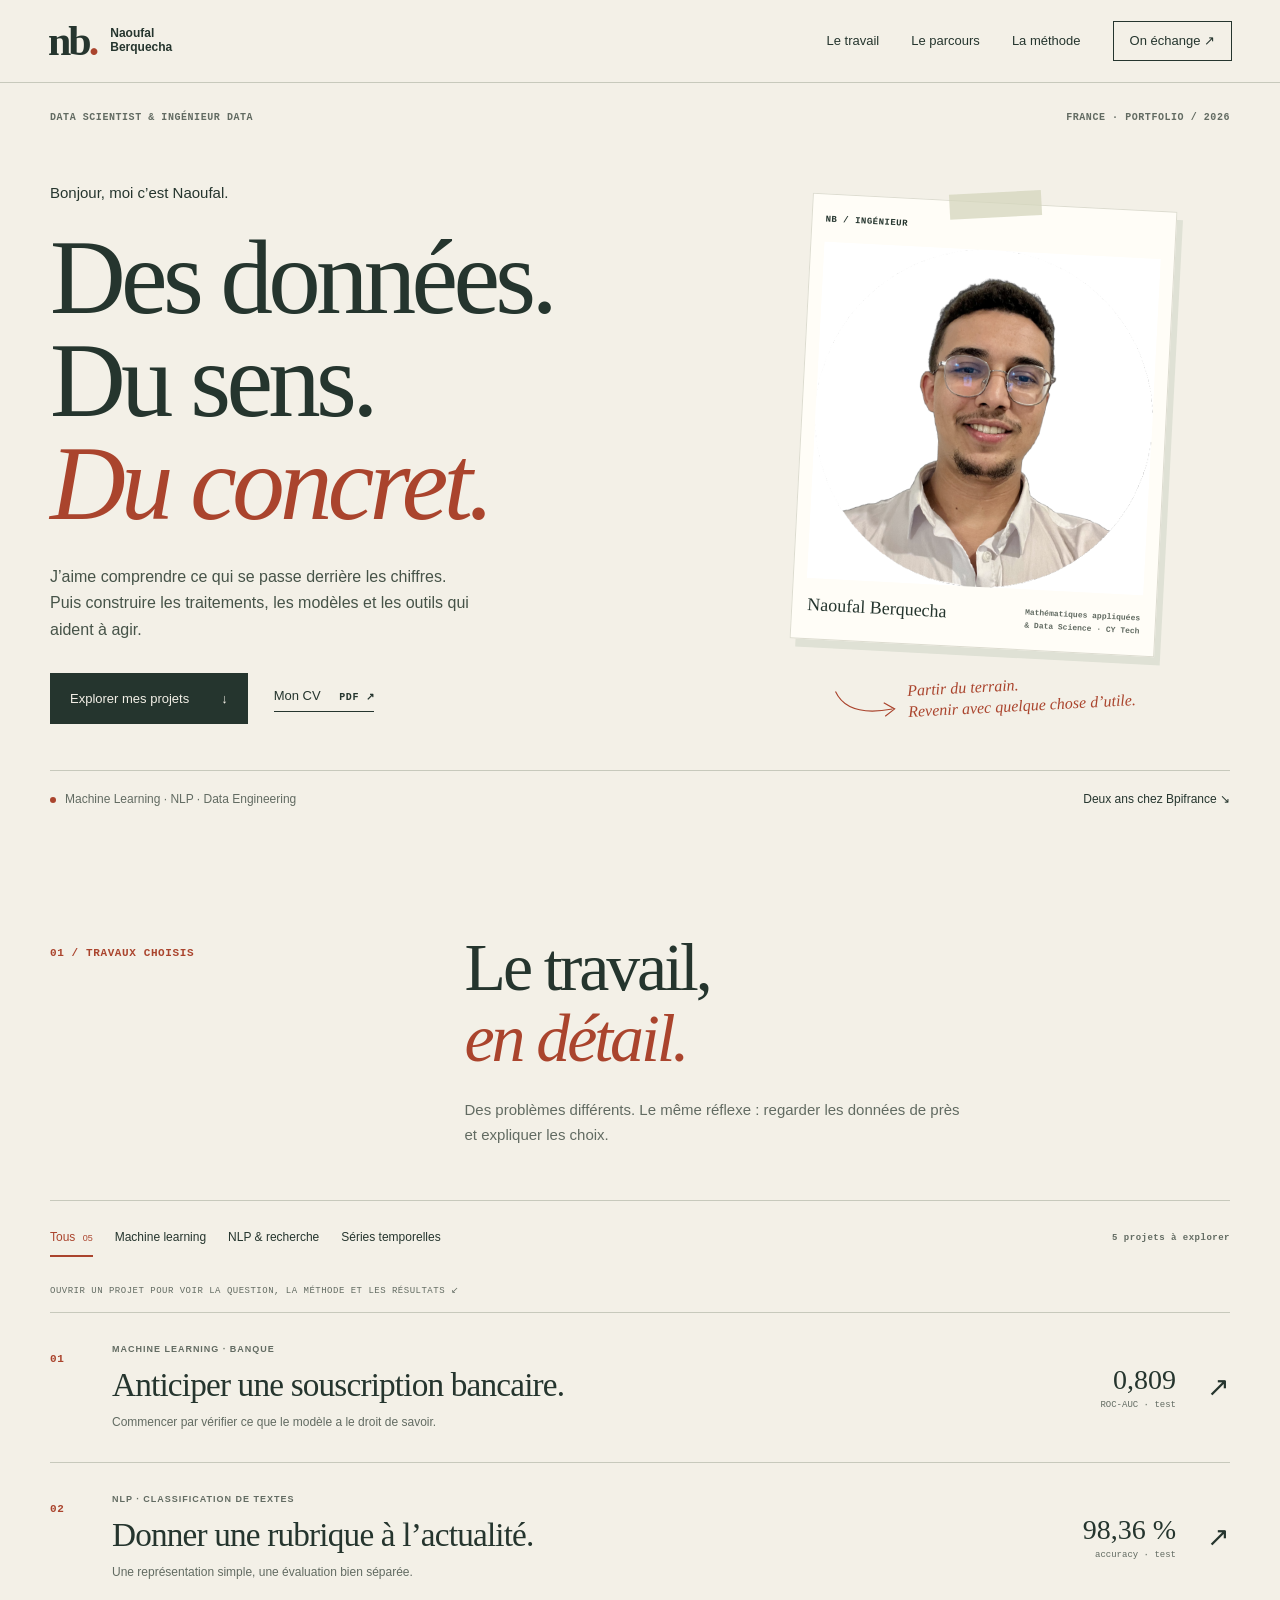
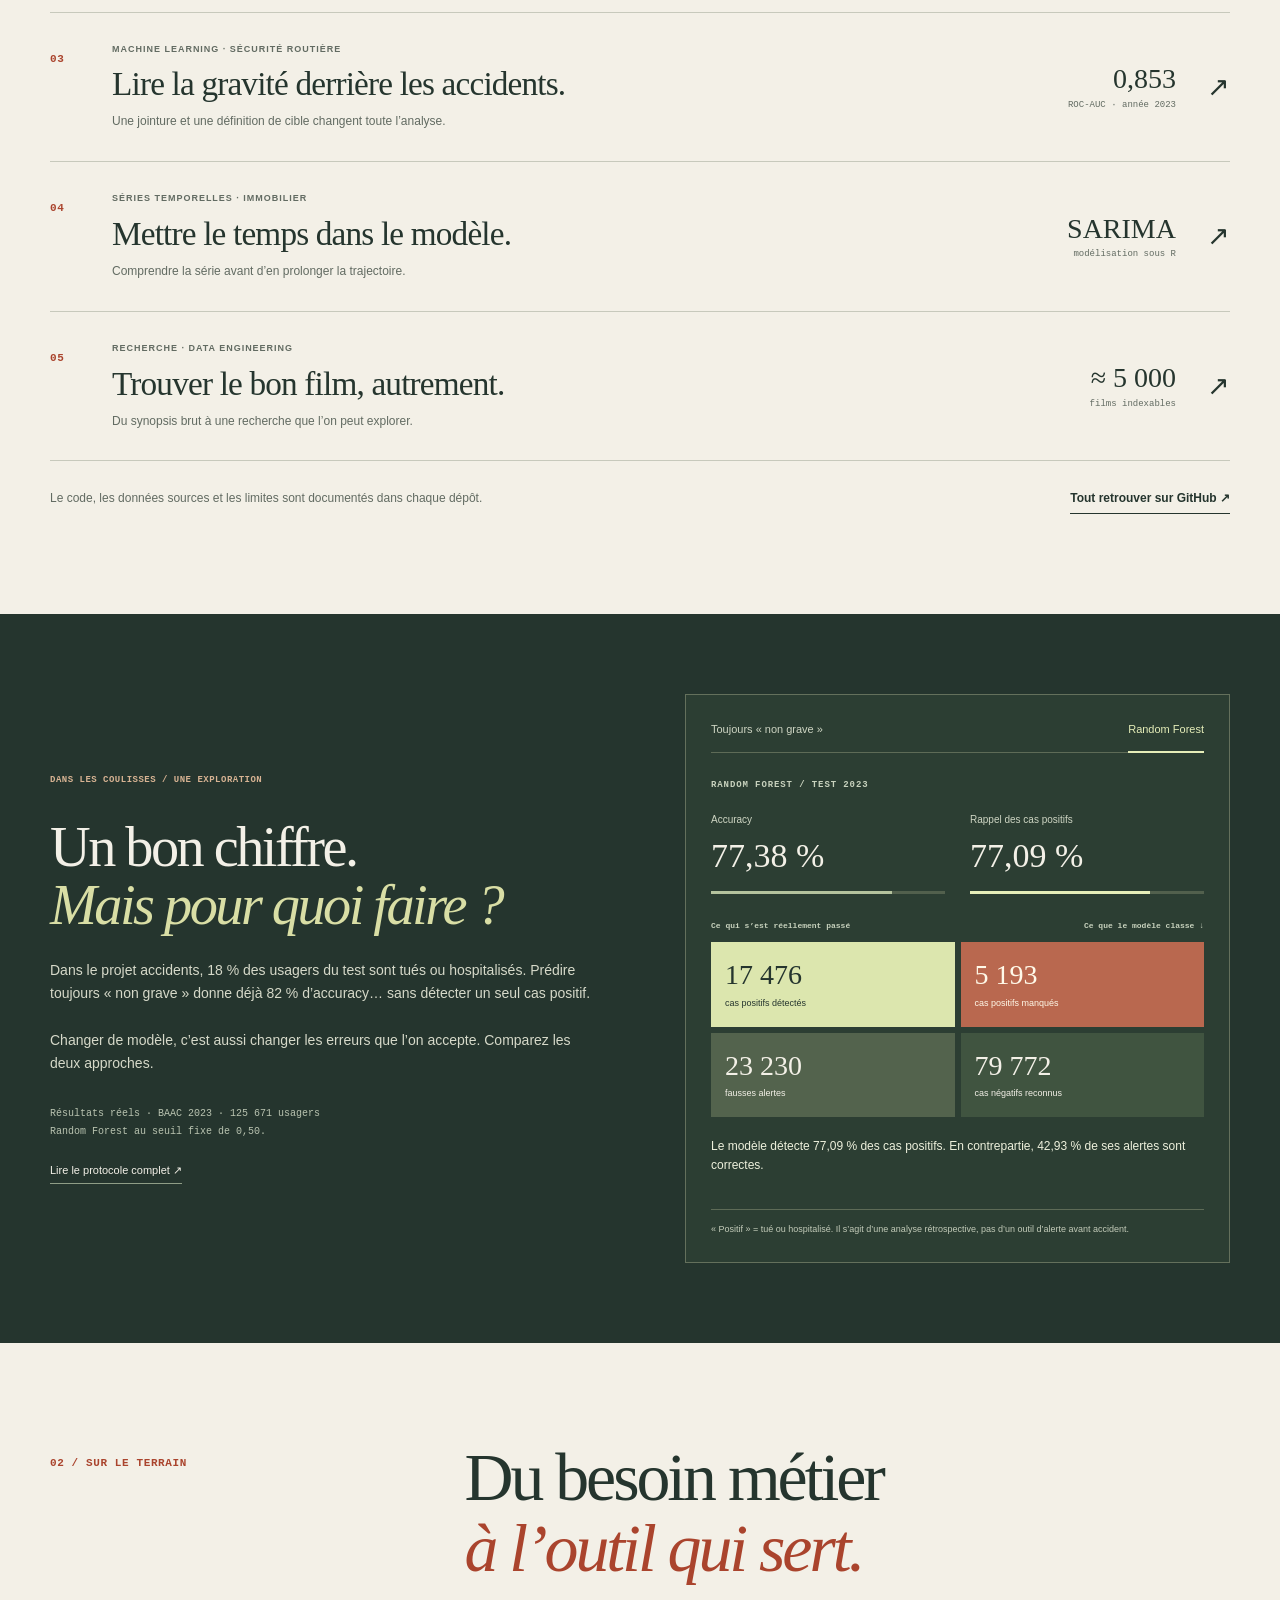
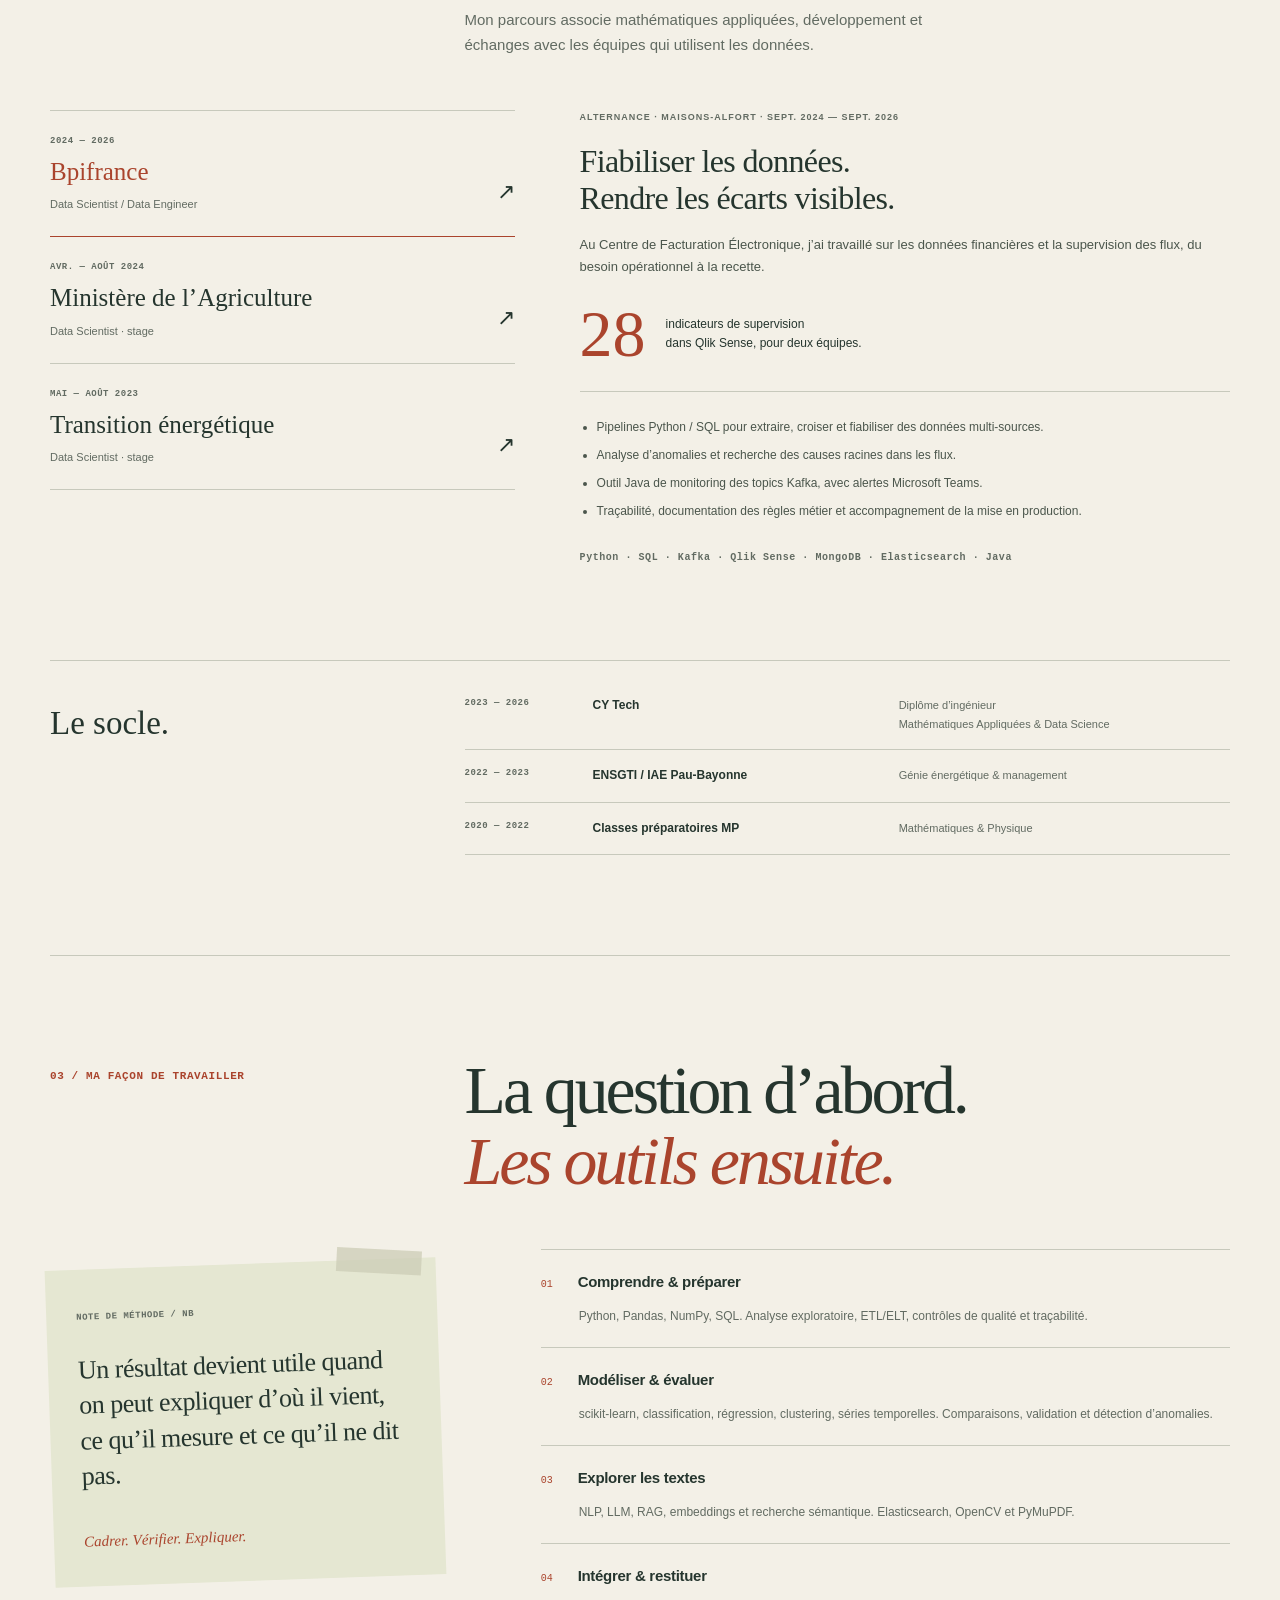
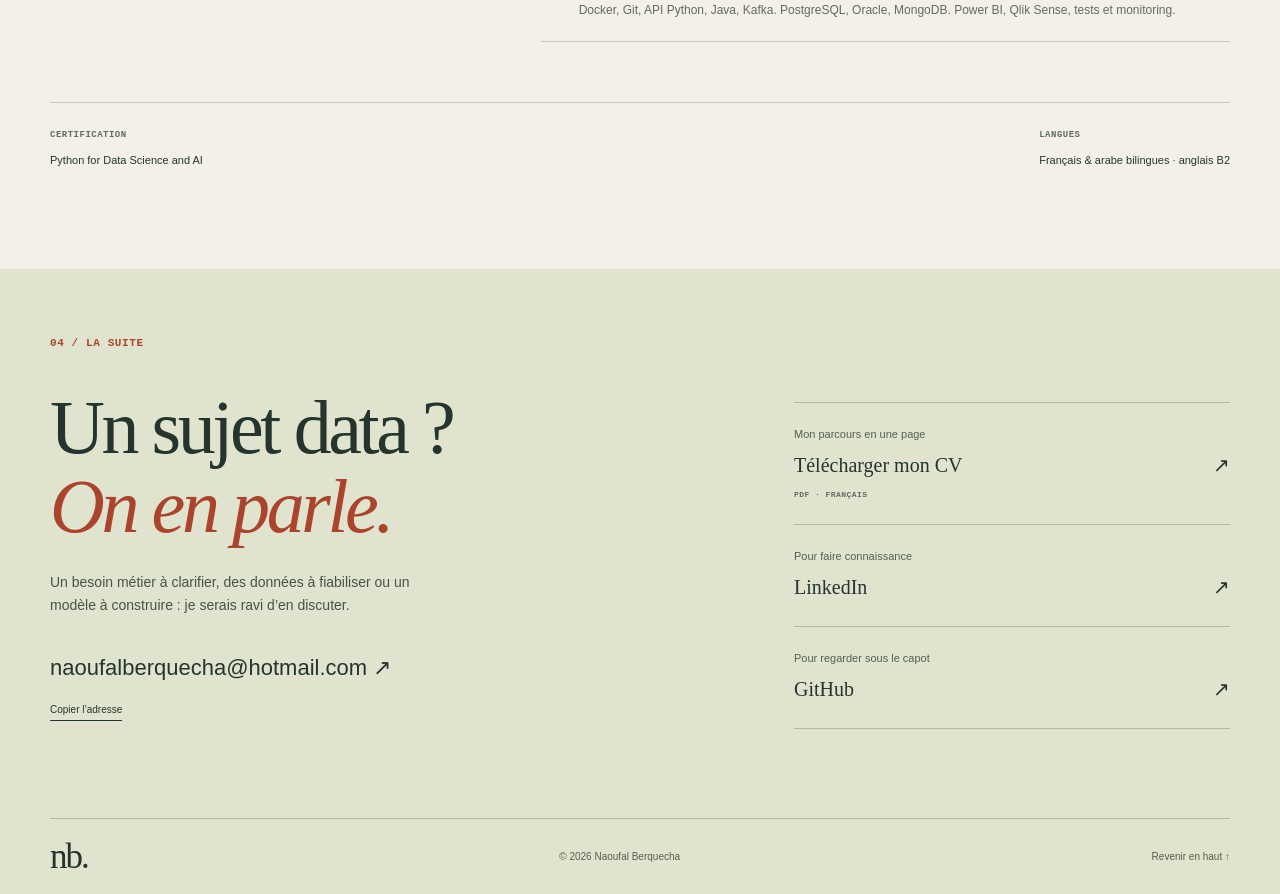
==== index.html @ fe11fb7d "Redesign portfolio with interactive case studies and updated professional profile" ====
<!doctype html>
<html lang="fr">
<head>
  <meta charset="utf-8">
  <meta name="viewport" content="width=device-width, initial-scale=1">
  <meta name="description" content="Naoufal Berquecha, ingénieur en Mathématiques Appliquées et Data Science. Projets Machine Learning, NLP, séries temporelles et data engineering ; deux ans chez Bpifrance.">
  <meta name="theme-color" content="#f3f0e7">
  <meta property="og:type" content="website">
  <meta property="og:title" content="Naoufal Berquecha — Des données au terrain">
  <meta property="og:description" content="Data Scientist. Des études de cas, des résultats expliqués et une approche qui part du besoin métier.">
  <title>Naoufal Berquecha — Data Scientist & Ingénieur Data</title>
  <link rel="icon" type="image/svg+xml" href="assets/favicon.svg">
  <link rel="stylesheet" href="styles.css">
  <script src="script.js" defer></script>
</head>
<body>
  <a class="skip-link" href="#contenu">Aller au contenu</a>
  <header class="site-header">
    <a href="#accueil" class="brand" aria-label="Naoufal Berquecha, accueil"><span class="brand-mark">nb<span>.</span></span><span>Naoufal<br>Berquecha</span></a>
    <button class="menu-toggle js-only" type="button" aria-expanded="false" aria-controls="navigation">Menu <span aria-hidden="true">＋</span></button>
    <nav id="navigation" aria-label="Navigation principale"><a href="#projets">Le travail</a><a href="#parcours">Le parcours</a><a href="#approche">La méthode</a><a href="#contact" class="nav-contact">On échange <span aria-hidden="true">↗</span></a></nav>
  </header>
  <main id="contenu">
    <section class="hero wrap" id="accueil" aria-labelledby="hero-title">
      <div class="hero-meta mono"><span>DATA SCIENTIST & INGÉNIEUR DATA</span><span>FRANCE · PORTFOLIO / 2026</span></div>
      <div class="hero-grid">
        <div class="hero-copy"><p class="intro">Bonjour, moi c’est Naoufal.</p><h1 id="hero-title">Des données.<br>Du sens.<br><em>Du concret.</em></h1><p class="hero-description">J’aime comprendre ce qui se passe derrière les chiffres. Puis construire les traitements, les modèles et les outils qui aident à agir.</p><div class="hero-actions"><a class="button" href="#projets">Explorer mes projets <span aria-hidden="true">↓</span></a><a class="underlined" href="Naoufal%20Berquecha%20_%20CV.pdf" download="Naoufal-Berquecha-CV.pdf">Mon CV <span class="mono">PDF ↗</span></a></div></div>
        <aside class="hero-aside" aria-label="À propos de Naoufal"><div class="portrait-frame"><span class="portrait-label mono">NB / INGÉNIEUR</span><img src="assets/portrait.jpg" alt="Portrait de Naoufal Berquecha" width="460" height="460" fetchpriority="high"><div class="portrait-caption"><span>Naoufal Berquecha</span><span class="mono">Mathématiques appliquées<br>& Data Science · CY Tech</span></div></div><div class="hand-note"><svg viewBox="0 0 90 55" aria-hidden="true"><path d="M4 9 Q18 44 78 36 M67 27 L81 36 L68 45"/></svg><span>Partir du terrain.<br>Revenir avec quelque chose d’utile.</span></div></aside>
      </div>
      <div class="hero-bottom"><p><span class="status-dot" aria-hidden="true"></span>Machine Learning · NLP · Data Engineering</p><a href="#parcours">Deux ans chez Bpifrance <span aria-hidden="true">↘</span></a></div>
    </section>
    <section class="work-section wrap" id="projets" aria-labelledby="work-title">
      <div class="section-head"><p class="section-index mono">01 / TRAVAUX CHOISIS</p><div><h2 id="work-title">Le travail,<br><em>en détail.</em></h2><p>Des problèmes différents. Le même réflexe : regarder les données de près et expliquer les choix.</p></div></div>
      <div class="project-toolbar js-only"><div class="filters" role="group" aria-label="Filtrer les projets"><button type="button" data-filter="all" aria-pressed="true">Tous <span>05</span></button><button type="button" data-filter="ml" aria-pressed="false">Machine learning</button><button type="button" data-filter="nlp" aria-pressed="false">NLP & recherche</button><button type="button" data-filter="time" aria-pressed="false">Séries temporelles</button></div><p id="project-count" class="mono" aria-live="polite">5 projets à explorer</p></div>
      <p class="project-instruction mono">OUVRIR UN PROJET POUR VOIR LA QUESTION, LA MÉTHODE ET LES RÉSULTATS ↙</p>
      <div class="project-list"><details class="project" id="projet-bank" data-category="ml">
 <summary><span class="project-number mono">01</span><span class="project-heading"><span class="eyebrow">Machine learning · Banque</span><span class="project-title">Anticiper une souscription bancaire.</span><span class="project-sub">Commencer par vérifier ce que le modèle a le droit de savoir.</span></span><span class="project-result"><strong>0,809</strong><small>ROC-AUC · test</small></span><span class="project-toggle" aria-hidden="true">↗</span></summary>
 <div class="project-body"><div class="case-copy"><h3>La question</h3><p>Peut-on anticiper la souscription à un dépôt à terme à partir des informations disponibles avant un appel ?</p><h3>La démarche</h3><p>Préparation des variables, comparaison de modèles et suivi de dérive synthétique. La durée de l’appel est exclue du benchmark principal : elle n’est connue qu’après l’échange.</p><h3>Ce qu’on peut en retenir</h3><p>Le Gradient Boosting atteint une ROC-AUC de 0,8091 sur 8 238 observations de test. Le dépôt fournit les scripts, les métriques et les limites du protocole.</p><p class="case-note">Étude académique. Le notebook de recherche et ses analyses SHAP sont conservés ; le pipeline principal a été réexécuté.</p><p class="stack mono">Python / scikit-learn / Gradient Boosting</p><a class="text-link" href="https://github.com/naoufalber/bank-marketing-ml-monitoring" target="_blank" rel="noopener noreferrer">Explorer le code et la méthode <span aria-hidden="true">↗</span></a><p class="authors">Naoufal Berquecha</p></div><figure><a href="assets/bank-evaluation.png" target="_blank" rel="noopener noreferrer"><img src="assets/bank-evaluation.png" alt="Courbes ROC et précision-rappel du modèle bancaire" loading="lazy" width="1200" height="620"></a><figcaption><a href="assets/bank-evaluation.png" target="_blank" rel="noopener noreferrer">Agrandir le graphique ↗</a> · sortie du projet</figcaption></figure></div>
 </details>
<details class="project" id="projet-news" data-category="nlp">
 <summary><span class="project-number mono">02</span><span class="project-heading"><span class="eyebrow">NLP · Classification de textes</span><span class="project-title">Donner une rubrique à l’actualité.</span><span class="project-sub">Une représentation simple, une évaluation bien séparée.</span></span><span class="project-result"><strong>98,36 %</strong><small>accuracy · test</small></span><span class="project-toggle" aria-hidden="true">↗</span></summary>
 <div class="project-body"><div class="case-copy"><h3>La question</h3><p>Comment classer des articles BBC dans cinq rubriques : économie, divertissement, politique, sport et technologie ?</p><h3>La démarche</h3><p>Déduplication des textes, partition commune aux modèles, puis apprentissage de TF-IDF uniquement sur les données d’entraînement. Comparaison de SVM et KNN.</p><h3>Ce qu’on peut en retenir</h3><p>Le modèle TF-IDF unigrammes + SVM classe correctement 98,36 % des 426 articles de test, après déduplication du corpus.</p><p class="case-note">Les pistes Word2Vec et MiniLM sont documentées. Elles n’ont pas été réexécutées dans ce benchmark.</p><p class="stack mono">Python / TF-IDF / SVM / KNN</p><a class="text-link" href="https://github.com/naoufalber/bbc-news-nlp-classification" target="_blank" rel="noopener noreferrer">Explorer le code et la méthode <span aria-hidden="true">↗</span></a><p class="authors">Projet académique CY Tech · provenance détaillée dans le dépôt</p></div><figure><a href="assets/news-evaluation.png" target="_blank" rel="noopener noreferrer"><img src="assets/news-evaluation.png" alt="Matrice de confusion des cinq catégories d’articles BBC" loading="lazy" width="1200" height="620"></a><figcaption><a href="assets/news-evaluation.png" target="_blank" rel="noopener noreferrer">Agrandir le graphique ↗</a> · sortie du projet</figcaption></figure></div>
 </details>
<details class="project" id="projet-road" data-category="ml">
 <summary><span class="project-number mono">03</span><span class="project-heading"><span class="eyebrow">Machine learning · Sécurité routière</span><span class="project-title">Lire la gravité derrière les accidents.</span><span class="project-sub">Une jointure et une définition de cible changent toute l’analyse.</span></span><span class="project-result"><strong>0,853</strong><small>ROC-AUC · année 2023</small></span><span class="project-toggle" aria-hidden="true">↗</span></summary>
 <div class="project-body"><div class="case-copy"><h3>La question</h3><p>Parmi les personnes impliquées dans un accident corporel enregistré, lesquelles sont tuées ou hospitalisées ?</p><h3>La démarche</h3><p>Fusion de quatre tables par année en conservant une ligne par usager. Cible conforme aux codes BAAC, apprentissage sur 2021–2022 et test sur 2023.</p><h3>Ce qu’on peut en retenir</h3><p>Sur 125 671 observations de test : ROC-AUC de 0,8533 et rappel de 77,09 %, pour une précision de 42,93 %. Le compromis est visible dans l’exploration ci-dessous.</p><p class="case-note">Classification rétrospective. Ce modèle ne prédit pas le risque d’avoir un accident. Les travaux Optuna et SHAP d’origine sont archivés séparément.</p><p class="stack mono">Python / Random Forest / BAAC</p><a class="text-link" href="https://github.com/naoufalber/france-road-accident-severity-ml" target="_blank" rel="noopener noreferrer">Explorer le code et la méthode <span aria-hidden="true">↗</span></a><p class="authors">Naoufal Berquecha · Aymane Outimjicht · Ikbal El Khalidi</p></div><figure><a href="assets/road-evaluation.png" target="_blank" rel="noopener noreferrer"><img src="assets/road-evaluation.png" alt="Matrice de confusion et courbe précision-rappel sur les usagers BAAC de 2023" loading="lazy" width="1200" height="620"></a><figcaption><a href="assets/road-evaluation.png" target="_blank" rel="noopener noreferrer">Agrandir le graphique ↗</a> · sortie du projet</figcaption></figure></div>
 </details>
<details class="project" id="projet-housing" data-category="time">
 <summary><span class="project-number mono">04</span><span class="project-heading"><span class="eyebrow">Séries temporelles · Immobilier</span><span class="project-title">Mettre le temps dans le modèle.</span><span class="project-sub">Comprendre la série avant d’en prolonger la trajectoire.</span></span><span class="project-result"><strong>SARIMA</strong><small>modélisation sous R</small></span><span class="project-toggle" aria-hidden="true">↗</span></summary>
 <div class="project-body"><div class="case-copy"><h3>La question</h3><p>Comment modéliser les prix immobiliers résidentiels réels au Canada et construire une prévision chronologique ?</p><h3>La démarche</h3><p>Analyse Box-Jenkins, transformation logarithmique, modèles ARIMA/SARIMA et récursions manuelles. Le script prépare une comparaison avec auto.arima et une référence saisonnière naïve.</p><h3>Ce qu’on peut en retenir</h3><p>Le dépôt rassemble l’étude, les fonctions R, la série source et un protocole avec huit trimestres de test.</p><p class="case-note">Le nouveau script R n’a pas encore été exécuté. Le graphique montre la série historique, pas une prévision validée.</p><p class="stack mono">R / ARIMA / SARIMA / Box-Jenkins</p><a class="text-link" href="https://github.com/naoufalber/canada-housing-sarima-forecasting" target="_blank" rel="noopener noreferrer">Explorer le code et la méthode <span aria-hidden="true">↗</span></a><p class="authors">Naoufal Berquecha · Sarra El Faiez</p></div><figure><a href="assets/housing-series.png" target="_blank" rel="noopener noreferrer"><img src="assets/housing-series.png" alt="Évolution historique de l’indice réel des prix immobiliers au Canada" loading="lazy" width="1200" height="620"></a><figcaption><a href="assets/housing-series.png" target="_blank" rel="noopener noreferrer">Agrandir le graphique ↗</a> · sortie du projet</figcaption></figure></div>
 </details>
<details class="project" id="projet-cinema" data-category="nlp">
 <summary><span class="project-number mono">05</span><span class="project-heading"><span class="eyebrow">Recherche · Data engineering</span><span class="project-title">Trouver le bon film, autrement.</span><span class="project-sub">Du synopsis brut à une recherche que l’on peut explorer.</span></span><span class="project-result"><strong>≈ 5 000</strong><small>films indexables</small></span><span class="project-toggle" aria-hidden="true">↗</span></summary>
 <div class="project-body"><div class="case-copy"><h3>La question</h3><p>Comment explorer un catalogue de films par titre, synopsis, genre, réalisateur ou note, même avec une faute de frappe ?</p><h3>La démarche</h3><p>Mapping Elasticsearch, ingestion en bulk, recherche textuelle et floue, filtres et agrégations. Une interface Streamlit complète l’outil en ligne de commande et les vues Kibana.</p><h3>Ce qu’on peut en retenir</h3><p>Le dépôt réunit les scripts d’indexation, les fonctions de recherche, le tableau de bord et les tests. L’environnement Docker et Elasticsearch est nécessaire pour l’exécuter.</p><p class="case-note">Recherche textuelle et floue dans la version consultée. Aucune qualité de recherche sémantique par embeddings n’est revendiquée ici.</p><p class="stack mono">Python / Elasticsearch / Docker / Streamlit</p><a class="text-link" href="https://github.com/naoufalber/cinesearch-elasticsearch" target="_blank" rel="noopener noreferrer">Explorer le code et la méthode <span aria-hidden="true">↗</span></a><p class="authors">Naoufal Berquecha · projet personnel présenté dans le CV</p></div><div class="search-sketch" aria-label="Les étapes du moteur CineSearch"><span class="mono">CINÉSEARCH / INDEX</span><p>Une envie de cinéma.</p><div class="search-line">Incepion <span>→ Inception</span></div><p class="small">Recherche floue · exemple documenté</p><ul><li>Un catalogue structuré</li><li>Des requêtes et des filtres</li><li>Une interface pour explorer</li></ul></div></div>
 </details></div>
      <div class="work-footer"><p>Le code, les données sources et les limites sont documentés dans chaque dépôt.</p><a class="text-link" href="https://github.com/naoufalber" target="_blank" rel="noopener noreferrer">Tout retrouver sur GitHub ↗</a></div>
    </section>
    <section class="lab-section" id="exploration" aria-labelledby="lab-title">
      <div class="wrap lab-grid"><div class="lab-copy"><p class="section-index mono">DANS LES COULISSES / UNE EXPLORATION</p><h2 id="lab-title">Un bon chiffre.<br><em>Mais pour quoi faire ?</em></h2><p>Dans le projet accidents, 18 % des usagers du test sont tués ou hospitalisés. Prédire toujours « non grave » donne déjà 82 % d’accuracy… sans détecter un seul cas positif.</p><p>Changer de modèle, c’est aussi changer les erreurs que l’on accepte. Comparez les deux approches.</p><p class="lab-source">Résultats réels · BAAC 2023 · 125 671 usagers<br>Random Forest au seuil fixe de 0,50.</p><a class="light-link" href="https://github.com/naoufalber/france-road-accident-severity-ml/blob/main/docs/methodology.md" target="_blank" rel="noopener noreferrer">Lire le protocole complet ↗</a></div>
      <div class="lab-widget"><div class="lab-switch js-only" role="group" aria-label="Comparer les modèles"><button type="button" data-model="baseline" aria-pressed="false">Toujours « non grave »</button><button type="button" data-model="forest" aria-pressed="true">Random Forest</button></div><p class="mono widget-title" id="model-label">RANDOM FOREST / TEST 2023</p><div class="lab-metrics"><div><span>Accuracy</span><strong id="lab-accuracy">77,38 %</strong><div class="metric-track"><span id="accuracy-bar" style="width:77.38%"></span></div></div><div><span>Rappel des cas positifs</span><strong id="lab-recall">77,09 %</strong><div class="metric-track recall"><span id="recall-bar" style="width:77.09%"></span></div></div></div><div class="matrix-labels mono"><span>Ce qui s’est réellement passé</span><span>Ce que le modèle classe ↓</span></div><div class="confusion-grid"><div class="cell correct"><strong id="lab-tp">17 476</strong><span>cas positifs détectés</span></div><div class="cell missed"><strong id="lab-fn">5 193</strong><span>cas positifs manqués</span></div><div class="cell false-alarm"><strong id="lab-fp">23 230</strong><span>fausses alertes</span></div><div class="cell correct-negative"><strong id="lab-tn">79 772</strong><span>cas négatifs reconnus</span></div></div><p id="lab-explanation" class="lab-explanation" aria-live="polite">Le modèle détecte 77,09 % des cas positifs. En contrepartie, 42,93 % de ses alertes sont correctes.</p><p class="lab-footnote">« Positif » = tué ou hospitalisé. Il s’agit d’une analyse rétrospective, pas d’un outil d’alerte avant accident.</p></div></div>
    </section>
    <section class="experience-section wrap" id="parcours" aria-labelledby="experience-title"><div class="section-head"><p class="section-index mono">02 / SUR LE TERRAIN</p><div><h2 id="experience-title">Du besoin métier<br><em>à l’outil qui sert.</em></h2><p>Mon parcours associe mathématiques appliquées, développement et échanges avec les équipes qui utilisent les données.</p></div></div>
      <div class="experience-layout"><div class="experience-tabs" role="group" aria-label="Choisir une expérience"><button type="button" class="experience-tab" data-experience="bpi" aria-pressed="true"><span class="mono">2024 — 2026</span><strong>Bpifrance</strong><span>Data Scientist / Data Engineer</span><span class="experience-arrow" aria-hidden="true">↗</span></button><button type="button" class="experience-tab" data-experience="agriculture" aria-pressed="false"><span class="mono">AVR. — AOÛT 2024</span><strong>Ministère de l’Agriculture</strong><span>Data Scientist · stage</span><span class="experience-arrow" aria-hidden="true">↗</span></button><button type="button" class="experience-tab" data-experience="energy" aria-pressed="false"><span class="mono">MAI — AOÛT 2023</span><strong>Transition énergétique</strong><span>Data Scientist · stage</span><span class="experience-arrow" aria-hidden="true">↗</span></button></div>
      <div class="experience-panels"><article class="experience-panel" id="experience-bpi" aria-labelledby="bpi-title"><p class="eyebrow">ALTERNANCE · MAISONS-ALFORT · SEPT. 2024 — SEPT. 2026</p><h3 id="bpi-title">Fiabiliser les données.<br>Rendre les écarts visibles.</h3><p>Au Centre de Facturation Électronique, j’ai travaillé sur les données financières et la supervision des flux, du besoin opérationnel à la recette.</p><div class="experience-stat"><strong>28</strong><span>indicateurs de supervision<br>dans Qlik Sense, pour deux équipes.</span></div><ul><li>Pipelines Python / SQL pour extraire, croiser et fiabiliser des données multi-sources.</li><li>Analyse d’anomalies et recherche des causes racines dans les flux.</li><li>Outil Java de monitoring des topics Kafka, avec alertes Microsoft Teams.</li><li>Traçabilité, documentation des règles métier et accompagnement de la mise en production.</li></ul><p class="stack mono">Python · SQL · Kafka · Qlik Sense · MongoDB · Elasticsearch · Java</p></article>
      <article class="experience-panel" id="experience-agriculture" aria-labelledby="agriculture-title"><p class="eyebrow">STAGE · RABAT · AVRIL — AOÛT 2024</p><h3 id="agriculture-title">Faire confiance aux données<br>avant d’en tirer des conclusions.</h3><p>Au ministère de l’Agriculture, j’ai collecté et consolidé des données multi-sources, puis conduit des analyses statistiques pour les équipes métier.</p><div class="experience-stat"><strong>−18 %</strong><span>de vérifications manuelles<br>grâce aux contrôles automatisés.</span></div><ul><li>Nettoyage et consolidation avec Python, Pandas et SQL.</li><li>Automatisation de contrôles de qualité.</li><li>Construction d’indicateurs et restitution de recommandations.</li></ul><p class="stack mono">Python · Pandas · SQL · Analyse exploratoire · Qualité des données</p></article>
      <article class="experience-panel" id="experience-energy" aria-labelledby="energy-title"><p class="eyebrow">STAGE · RABAT · MAI — AOÛT 2023</p><h3 id="energy-title">Structurer l’information<br>pour mieux la lire.</h3><p>Au ministère de la Transition énergétique, j’ai travaillé sur la préparation de jeux de données et l’analyse de tendances utiles aux équipes métier.</p><ul><li>Structuration et préparation des données.</li><li>Identification de tendances et d’anomalies.</li><li>Formalisation d’analyses et d’indicateurs pour la restitution.</li></ul><p class="stack mono">Analyse de données · Indicateurs · Restitution métier</p></article></div></div>
      <div class="education"><h3>Le socle.</h3><ol><li><span class="mono">2023 — 2026</span><strong>CY Tech</strong><span>Diplôme d’ingénieur<br>Mathématiques Appliquées & Data Science</span></li><li><span class="mono">2022 — 2023</span><strong>ENSGTI / IAE Pau-Bayonne</strong><span>Génie énergétique & management</span></li><li><span class="mono">2020 — 2022</span><strong>Classes préparatoires MP</strong><span>Mathématiques & Physique</span></li></ol></div>
    </section>
    <section class="approach-section wrap" id="approche" aria-labelledby="approach-title"><div class="section-head"><p class="section-index mono">03 / MA FAÇON DE TRAVAILLER</p><div><h2 id="approach-title">La question d’abord.<br><em>Les outils ensuite.</em></h2></div></div><div class="approach-grid"><div class="approach-note"><span class="mono">NOTE DE MÉTHODE / NB</span><p>Un résultat devient utile quand on peut expliquer d’où il vient, ce qu’il mesure et ce qu’il ne dit pas.</p><span class="note-signature">Cadrer. Vérifier. Expliquer.</span></div><dl class="tool-list"><div><dt>01 <span>Comprendre & préparer</span></dt><dd>Python, Pandas, NumPy, SQL. Analyse exploratoire, ETL/ELT, contrôles de qualité et traçabilité.</dd></div><div><dt>02 <span>Modéliser & évaluer</span></dt><dd>scikit-learn, classification, régression, clustering, séries temporelles. Comparaisons, validation et détection d’anomalies.</dd></div><div><dt>03 <span>Explorer les textes</span></dt><dd>NLP, LLM, RAG, embeddings et recherche sémantique. Elasticsearch, OpenCV et PyMuPDF.</dd></div><div><dt>04 <span>Intégrer & restituer</span></dt><dd>Docker, Git, API Python, Java, Kafka. PostgreSQL, Oracle, MongoDB. Power BI, Qlik Sense, tests et monitoring.</dd></div></dl></div><div class="extra-line"><p><span class="mono">CERTIFICATION</span>Python for Data Science and AI</p><p><span class="mono">LANGUES</span>Français & arabe bilingues · anglais B2</p></div></section>
    <section class="contact-section" id="contact" aria-labelledby="contact-title"><div class="wrap"><p class="section-index mono">04 / LA SUITE</p><div class="contact-grid"><div><h2 id="contact-title">Un sujet data ?<br><em>On en parle.</em></h2><p>Un besoin métier à clarifier, des données à fiabiliser ou un modèle à construire : je serais ravi d’en discuter.</p><a class="contact-email" href="mailto:naoufalberquecha@hotmail.com">naoufalberquecha@hotmail.com <span aria-hidden="true">↗</span></a><button class="copy-email js-only" type="button">Copier l’adresse</button><span id="copy-status" class="small" role="status"></span></div><div class="contact-links"><a href="Naoufal%20Berquecha%20_%20CV.pdf" download="Naoufal-Berquecha-CV.pdf"><span>Mon parcours en une page</span><strong>Télécharger mon CV <span>↗</span></strong><small class="mono">PDF · FRANÇAIS</small></a><a href="https://www.linkedin.com/in/naoufal-berquecha-56840618b/" target="_blank" rel="noopener noreferrer"><span>Pour faire connaissance</span><strong>LinkedIn <span>↗</span></strong></a><a href="https://github.com/naoufalber" target="_blank" rel="noopener noreferrer"><span>Pour regarder sous le capot</span><strong>GitHub <span>↗</span></strong></a></div></div><footer><a class="footer-brand" href="#accueil">nb.</a><span>© 2026 Naoufal Berquecha</span><a href="#accueil">Revenir en haut ↑</a></footer></div></section>
  </main>
</body>
</html>
---- styles.css ----
@font-face{font-family:DM Sans;src:url('assets/dm-sans-400.ttf') format('truetype');font-style:normal;font-weight:400;font-display:swap}
@font-face{font-family:DM Sans;src:url('assets/dm-sans-600.ttf') format('truetype');font-style:normal;font-weight:500 700;font-display:swap}
@font-face{font-family:DM Serif;src:url('assets/dm-serif.ttf') format('truetype');font-style:normal;font-weight:400;font-display:swap}
:root{--paper:#f3f0e7;--white:#fffdf7;--ink:#25352e;--muted:#626b62;--line:#c7c9bc;--rust:#aa442d;--lime:#dce6ae;--serif:'DM Serif',Georgia,serif;--sans:'DM Sans',Arial,sans-serif;--mono:'Courier New',monospace}
*{box-sizing:border-box}html{scroll-behavior:smooth;scroll-padding-top:110px}body{margin:0;background:var(--paper);color:var(--ink);font-family:var(--sans);font-size:16px;line-height:1.65;-webkit-font-smoothing:antialiased}::selection{background:var(--lime);color:var(--ink)}a{color:inherit;text-decoration:none}button{font:inherit;color:inherit;cursor:pointer}a,button,summary{-webkit-tap-highlight-color:transparent}button{border:0;background:transparent}a:focus-visible,button:focus-visible,summary:focus-visible{outline:3px solid var(--rust);outline-offset:6px}img{max-width:100%;height:auto;display:block}svg{display:block}h1,h2,h3,p{margin:0}h1,h2,h3{font-weight:400}h1,h2{font-family:var(--serif);letter-spacing:-.045em;line-height:1.04}h2{font-size:clamp(42px,5.3vw,70px)}h2 em,h1 em{color:var(--rust);font-family:Georgia,serif;font-weight:400}p+p{margin-top:16px}.wrap{width:min(1180px,calc(100% - 96px));margin-inline:auto}.mono{font-family:var(--mono);font-size:11px;font-weight:600;letter-spacing:.055em}.eyebrow{font-size:11px;letter-spacing:.11em;text-transform:uppercase;font-weight:600}.small{font-size:13px}.js-only{display:none}.js .js-only{display:flex}[hidden]{display:none!important}.skip-link{position:fixed;z-index:100;top:-100px;left:20px;background:var(--ink);color:white;padding:12px 20px}.skip-link:focus{top:10px}
.site-header{position:sticky;top:0;z-index:20;display:flex;align-items:center;justify-content:space-between;padding:20px 48px;border-bottom:1px solid var(--line);background:var(--paper)}.brand{display:flex;align-items:center;gap:14px;line-height:1.15;font-size:12px;font-weight:600}.brand-mark{font-family:var(--serif);font-size:42px;letter-spacing:-3px;line-height:1}.brand-mark span{color:var(--rust)}nav{display:flex;align-items:center;gap:32px;font-size:13px}nav a{position:relative}nav a:not(.nav-contact)::after{content:'';position:absolute;height:1px;background:var(--rust);left:0;right:100%;bottom:-5px;transition:right .2s}nav a:hover::after,nav a[aria-current]::after{right:0}.nav-contact{border:1px solid var(--ink);padding:8px 16px}.nav-contact:hover{background:var(--ink);color:var(--paper)}.menu-toggle{display:none!important}
.hero{padding-top:27px}.hero-meta{display:flex;justify-content:space-between;color:var(--muted);font-size:10px}.hero-grid{display:grid;grid-template-columns:1.3fr 1fr;gap:7%;align-items:center;padding:54px 0 46px}.intro{font-size:15px;margin-bottom:22px}h1{font-size:clamp(70px,8.2vw,108px);line-height:.98}.hero-description{font-size:16px;max-width:425px;margin-top:28px;color:#465348}.hero-actions{display:flex;gap:26px;align-items:center;margin-top:30px}.button{display:inline-flex;align-items:center;justify-content:space-between;gap:32px;background:var(--ink);color:var(--paper);font-size:13px;padding:15px 20px;transition:background .2s}.button:hover{background:var(--rust)}.underlined{border-bottom:1px solid var(--ink);font-size:13px;padding-bottom:5px}.underlined .mono{margin-left:15px;font-size:10px}.hero-aside{padding:15px 15px 0 0}.portrait-frame{max-width:365px;margin:auto;background:var(--white);padding:13px 13px 17px;transform:rotate(3deg);box-shadow:6px 8px 0 #dfe1d5;position:relative;border:1px solid #dddcd0}.portrait-frame::before{content:'';width:92px;height:25px;background:#d5d6bd;opacity:.75;position:absolute;top:-11px;left:calc(50% - 46px);transform:rotate(-6deg);z-index:1}.portrait-label{display:block;padding:5px 0 14px;font-size:9px}.portrait-frame img{aspect-ratio:1/1;object-fit:cover;object-position:center;background:#fff;width:100%;filter:grayscale(.12)}.portrait-caption{padding:16px 2px 0;display:flex;justify-content:space-between;gap:12px}.portrait-caption>span:first-child{font-family:var(--serif);font-size:18px;line-height:1.2}.portrait-caption .mono{font-size:8px;line-height:1.7;color:var(--muted);text-align:right;letter-spacing:0}.hand-note{display:flex;justify-content:center;margin-top:29px;gap:7px;transform:rotate(-3deg);font:italic 16px/1.3 Georgia,serif;color:var(--rust)}.hand-note svg{width:68px;flex:none;stroke:var(--rust);stroke-width:1.5;fill:none}.hero-bottom{border-top:1px solid var(--line);display:flex;justify-content:space-between;padding:19px 0 23px;gap:16px;font-size:12px;color:var(--muted)}.hero-bottom a{color:var(--ink)}.hero-bottom p{display:flex;align-items:center;gap:9px}.status-dot{width:6px;height:6px;background:var(--rust);display:inline-block;border-radius:50%}
.work-section,.experience-section,.approach-section{padding-block:100px}.section-head{display:grid;grid-template-columns:1fr 2.1fr;gap:50px;margin-bottom:52px}.section-index{padding-top:11px;color:var(--rust);font-size:11px}.section-head p:not(.section-index){max-width:500px;margin-top:24px;color:var(--muted);font-size:15px}.project-toolbar{justify-content:space-between;align-items:center;gap:20px;border-top:1px solid var(--line);padding-top:20px;margin-bottom:27px}.filters{display:flex;gap:22px;flex-wrap:wrap}.filters button{font-size:12px;padding:7px 0;border-bottom:2px solid transparent}.filters button[aria-pressed=true]{border-color:var(--rust);color:var(--rust)}.filters button span{font-size:9px;margin-left:4px}.project-toolbar>p{font-size:9px;white-space:nowrap;color:var(--muted)}.project-instruction{font-size:9px;color:var(--muted);margin-bottom:14px;font-weight:400}.project{border-top:1px solid var(--line);scroll-margin-top:100px}.project:last-child{border-bottom:1px solid var(--line)}.project summary{list-style:none;display:grid;grid-template-columns:42px 1fr 160px 34px;gap:20px;align-items:center;padding:29px 0;cursor:pointer;transition:color .2s}.project summary::-webkit-details-marker{display:none}.project-number{color:var(--rust);align-self:start;margin-top:8px}.project-heading{display:flex;flex-direction:column;gap:8px}.project-heading .eyebrow{font-size:9px;color:var(--muted)}.project-title{font-family:var(--serif);font-size:clamp(24px,2.6vw,34px);letter-spacing:-.025em;line-height:1.2}.project-sub{font-size:12px;color:var(--muted)}.project-result{text-align:right;display:flex;flex-direction:column;gap:0}.project-result strong{font-family:var(--serif);font-size:28px;font-weight:400;line-height:1.3}.project-result small{font-family:var(--mono);font-size:9px;color:var(--muted)}.project-toggle{font-size:27px;justify-self:end;transition:transform .2s}.project[open] .project-toggle{transform:rotate(90deg);color:var(--rust)}.project summary:hover .project-title{color:var(--rust)}.project[open]{background:rgba(255,253,247,.45)}.project-body{display:grid;grid-template-columns:1fr 1fr;gap:50px;padding:12px 0 42px 62px}.case-copy h3{font-weight:600;font-size:12px;margin:22px 0 6px}.case-copy h3:first-child{margin-top:0}.case-copy p{font-size:13px;color:#4b564c;line-height:1.7}.case-copy .case-note{border-left:2px solid #b8bca9;padding-left:15px;font-size:11px;margin-top:21px}.case-copy .stack{font-size:10px;margin:22px 0 15px;line-height:1.9}.text-link{font-size:12px;font-weight:600;border-bottom:1px solid currentColor;padding-bottom:4px}.text-link:hover{color:var(--rust)}.case-copy .authors{margin-top:23px;font-size:10px;color:var(--muted)}figure{margin:0;align-self:start;padding-top:0}figure img{border:1px solid var(--line);background:white;object-fit:contain;width:100%;height:auto}figcaption{font-size:10px;color:var(--muted);margin-top:9px}.search-sketch{border:1px solid var(--line);padding:30px;background:#e9ebdc;align-self:start}.search-sketch>p:first-of-type{font-family:var(--serif);font-size:27px;margin:30px 0}.search-line{border-bottom:1px solid var(--ink);padding-bottom:12px;font-size:18px;color:var(--muted)}.search-line span{display:block;color:var(--ink);font-size:23px;margin-top:10px}.search-sketch ul{padding-left:17px;font-size:12px;margin-top:30px}.work-footer{display:flex;justify-content:space-between;gap:35px;margin-top:28px;align-items:start}.work-footer p{font-size:12px;max-width:470px;color:var(--muted)}.work-footer a{white-space:nowrap}
.lab-section{background:var(--ink);color:var(--paper);padding-block:80px}.lab-grid{display:grid;grid-template-columns:1fr 1fr;gap:90px;align-items:center}.lab-copy .section-index{color:#d7b393;font-size:9px;padding:0;margin-bottom:30px}.lab-copy h2{font-size:clamp(38px,4.4vw,57px)}.lab-copy h2 em{color:#d9dea5}.lab-copy>p:not(.section-index){font-size:14px;color:#d6d9c9;margin-top:24px}.lab-copy .lab-source{font-size:10px!important;font-family:var(--mono);color:#b9c3b0!important;margin-top:30px!important;line-height:1.8}.light-link{font-size:11px;border-bottom:1px solid #8f9d86;padding-bottom:4px;display:inline-block;margin-top:20px}.lab-widget{border:1px solid #64705c;padding:25px;background:#2c3e33}.lab-switch{border-bottom:1px solid #5e6b57;margin-bottom:25px;gap:10px;justify-content:space-between}.lab-switch button{font-size:11px;color:#ced5c3;padding:0 0 13px;border-bottom:2px solid transparent;margin-bottom:-1px}.lab-switch button[aria-pressed=true]{color:#e6eeb9;border-color:#e6eeb9}.widget-title{font-size:9px;letter-spacing:.1em;margin-bottom:19px;color:#c8d2be}.lab-metrics{display:grid;grid-template-columns:1fr 1fr;gap:25px}.lab-metrics>div{display:flex;flex-direction:column}.lab-metrics span{font-size:10px;color:#ced5c3}.lab-metrics strong{font-size:34px;font-family:var(--serif);font-weight:400;line-height:1.6;white-space:nowrap}.metric-track{height:3px;background:#52604d;margin:8px 0 25px}.metric-track span{display:block;height:100%;background:#b5c39e;transition:width .45s ease}.metric-track.recall span{background:#e6eeb9}.matrix-labels{font-size:8px;display:flex;justify-content:space-between;gap:20px;margin-bottom:10px;color:#c8d2be;letter-spacing:0}.confusion-grid{display:grid;grid-template-columns:1fr 1fr;gap:6px}.cell{padding:16px 14px;display:flex;flex-direction:column;gap:4px;min-width:0}.cell strong{font-size:28px;font-family:var(--serif);font-weight:400;line-height:1.2}.cell span{font-size:9px}.correct{background:#dce6ae;color:#25352e}.missed{background:#b9684f;color:#fff9e9}.false-alarm{background:#53634d}.correct-negative{background:#405440}.lab-explanation{min-height:56px;font-size:12px;line-height:1.6;margin-top:20px!important;color:#edf0dc}.lab-footnote{font-size:9px;color:#c3cbb9;line-height:1.7;border-top:1px solid #5e6b57;padding-top:12px}
.experience-layout{display:grid;grid-template-columns:1fr 1.4fr;gap:65px}.experience-tabs{border-top:1px solid var(--line)}.experience-tab{text-align:left;width:100%;display:flex;flex-direction:column;gap:7px;padding:23px 28px 23px 0;border-bottom:1px solid var(--line);position:relative}.experience-tab>.mono{font-size:9px;color:var(--muted)}.experience-tab strong{font-family:var(--serif);font-size:25px;font-weight:400;line-height:1.3}.experience-tab>span:not(.mono):not(.experience-arrow){font-size:11px;color:var(--muted)}.experience-arrow{position:absolute;right:0;top:50%;font-size:22px}.experience-tab[aria-pressed=true] strong,.experience-tab:hover strong{color:var(--rust)}.experience-tab[aria-pressed=true]{border-bottom-color:var(--rust)}.experience-panel{padding:0 0 28px}.js .experience-panel:not(.is-active){display:none}.experience-panel>.eyebrow{font-size:9px;color:var(--muted)}.experience-panel h3{font-family:var(--serif);font-size:32px;line-height:1.15;letter-spacing:-.02em;margin:18px 0}.experience-panel>p{font-size:13px;color:#4b564c}.experience-stat{display:flex;align-items:center;gap:20px;padding:24px 0;border-bottom:1px solid var(--line);margin-bottom:22px}.experience-stat strong{font-size:66px;font-family:var(--serif);line-height:1;color:var(--rust);font-weight:400;white-space:nowrap}.experience-stat span{font-size:12px;line-height:1.6}.experience-panel ul{padding-left:17px;font-size:12px;color:#4b564c}.experience-panel li{padding:4px 0}.experience-panel .stack{font-size:10px;margin-top:23px;color:var(--muted);line-height:1.9}.education{display:grid;grid-template-columns:1fr 2.1fr;gap:50px;margin-top:65px;border-top:1px solid var(--line);padding-top:35px}.education h3{font-family:var(--serif);font-size:33px}.education ol{list-style:none;margin:0;padding:0}.education li{display:grid;grid-template-columns:110px 1fr 1.15fr;gap:18px;padding:16px 0;border-bottom:1px solid var(--line);font-size:11px}.education li:first-child{padding-top:0}.education li .mono{font-size:9px;color:var(--muted)}.education li strong{font-size:12px}.education li>span:last-child{color:var(--muted)}
.approach-section{border-top:1px solid var(--line)}.approach-grid{display:grid;grid-template-columns:.85fr 1.5fr;gap:100px;align-items:start}.approach-note{background:#e5e7d2;padding:32px 30px;transform:rotate(-2deg);position:relative;margin-top:15px}.approach-note::after{content:'';height:24px;width:85px;position:absolute;right:14px;top:-10px;background:#cccdb6;opacity:.75;transform:rotate(5deg)}.approach-note>.mono{font-size:9px;color:var(--muted)}.approach-note p{font-family:var(--serif);font-size:26px;line-height:1.35;margin:25px 0 35px;letter-spacing:-.02em}.note-signature{font:italic 15px Georgia,serif;color:var(--rust)}.tool-list{margin:0}.tool-list>div{padding:20px 0;border-top:1px solid var(--line)}.tool-list>div:last-child{border-bottom:1px solid var(--line)}.tool-list dt{font-family:var(--mono);font-size:10px;color:var(--rust);display:flex;gap:25px;align-items:baseline}.tool-list dt span{font-family:var(--sans);font-size:15px;font-weight:600;letter-spacing:-.02em;color:var(--ink)}.tool-list dd{margin:10px 0 0 38px;color:var(--muted);font-size:12px;line-height:1.85}.extra-line{margin-top:60px;display:flex;justify-content:space-between;gap:25px;font-size:11px;padding-top:25px;border-top:1px solid var(--line)}.extra-line p{margin:0;display:flex;flex-direction:column;gap:8px}.extra-line .mono{font-size:9px;color:var(--muted)}
.contact-section{background:#e0e4ce;padding-top:65px}.contact-section .section-index{padding:0;margin-bottom:36px}.contact-grid{display:grid;grid-template-columns:1.5fr 1fr;gap:90px}.contact-grid h2{font-size:clamp(48px,6.2vw,76px)}.contact-grid p{font-size:14px;max-width:400px;margin-top:25px;color:#465348}.contact-email{display:block;font-size:clamp(14px,1.8vw,22px);margin-top:32px;padding-bottom:6px;overflow-wrap:anywhere}.contact-email:hover{text-decoration:underline;text-underline-offset:5px}.copy-email{padding:2px 0;border-bottom:1px solid var(--ink);font-size:10px;display:inline-flex!important;margin-top:8px}.copy-email:not(.js .copy-email){display:none!important}#copy-status{display:block;font-size:10px;min-height:20px;margin-top:7px;color:var(--muted)}.contact-links{padding-top:14px}.contact-links>a{display:flex;flex-direction:column;gap:6px;padding:22px 0;border-top:1px solid #b1b9a2}.contact-links>a:last-child{border-bottom:1px solid #b1b9a2}.contact-links>a>span{font-size:11px;color:#53604e}.contact-links strong{display:flex;justify-content:space-between;gap:10px;font-size:20px;font-family:var(--serif);font-weight:400}.contact-links small{font-size:8px;color:var(--muted)}.contact-links>a:hover strong{color:var(--rust)}footer{margin-top:70px;display:flex;justify-content:space-between;align-items:center;padding:20px 0;border-top:1px solid #b1b9a2;font-size:10px;color:#53604e}.footer-brand{font-family:var(--serif);font-size:35px;color:var(--ink);line-height:1;letter-spacing:-2px}
@media(min-width:1500px){.hero-grid{padding-top:70px;padding-bottom:65px}.hero-aside{padding-right:0}}
@media(max-width:1000px){.wrap{width:calc(100% - 64px)}.site-header{padding-inline:32px}.hero-grid{gap:5%;grid-template-columns:1.2fr 1fr}h1{font-size:83px}.hero-description{font-size:14px}.hero-actions{gap:20px}.portrait-caption{flex-direction:column;gap:7px}.portrait-caption .mono{text-align:left}.portrait-frame{max-width:300px}.hand-note{font-size:14px}.section-head{gap:30px;grid-template-columns:.8fr 2fr}.project-body{gap:25px;padding-left:40px}.project summary{grid-template-columns:28px 1fr 125px 24px;gap:12px}.project-result strong{font-size:24px}.project-title{font-size:28px}.lab-grid{gap:40px}.lab-widget{padding:20px}.lab-metrics strong{font-size:28px}.experience-layout{gap:40px;grid-template-columns:1fr 1.3fr}.education{gap:30px;grid-template-columns:.8fr 2fr}.education li{grid-template-columns:1fr 2fr}.education li>span:last-child{grid-column:2}.approach-grid{gap:50px}.contact-grid{gap:50px}.project-toolbar{align-items:start}.filters{gap:15px}.project-toolbar>p{display:none}}
@media(max-width:720px){html{scroll-padding-top:90px}.wrap{width:calc(100% - 40px)}.site-header{padding:15px 20px}.brand-mark{font-size:35px}.brand{font-size:10px;gap:10px}.js .menu-toggle{display:flex!important;gap:15px;font-size:12px;padding:9px 0}nav{gap:15px;font-size:11px;flex-wrap:wrap;justify-content:flex-end}.js nav{display:none;position:absolute;top:100%;left:0;right:0;background:var(--paper);padding:20px;border-bottom:1px solid var(--line);flex-direction:column;align-items:stretch;gap:5px}.js nav.is-open{display:flex}.js nav a{padding:12px 0;font-size:16px}.js nav .nav-contact{border:0}.js nav a::after{display:none}.menu-toggle span{color:var(--rust)}.hero{padding-top:22px}.hero-meta{font-size:8px;gap:20px}.hero-meta span:last-child{max-width:100px;text-align:right}.hero-grid{grid-template-columns:1fr;gap:50px;padding:38px 0 35px}.intro{font-size:13px;margin-bottom:22px}h1{font-size:clamp(46px,13.7vw,90px)}.hero-description{font-size:14px;max-width:370px;margin-top:22px}.hero-actions{gap:22px;margin-top:25px}.button{font-size:12px;gap:22px;padding:14px 17px}.underlined{font-size:12px}.hero-aside{width:82%;max-width:330px;justify-self:center;padding:0}.portrait-frame{max-width:290px;transform:rotate(3deg);padding:10px 10px 15px}.portrait-frame img{aspect-ratio:1.1}.portrait-caption{flex-direction:row;align-items:start}.portrait-caption .mono{text-align:right;font-size:7px}.portrait-caption>span:first-child{font-size:16px}.portrait-label{font-size:8px}.hand-note{margin-top:25px;font-size:14px}.hero-bottom{flex-direction:column;gap:7px;padding:18px 0;font-size:10px}.hero-bottom a{display:block}.work-section,.experience-section,.approach-section{padding-block:65px}.section-head{grid-template-columns:1fr;gap:21px;margin-bottom:34px}.section-index{padding:0;font-size:9px}h2{font-size:45px}.section-head p:not(.section-index){font-size:13px;margin-top:20px;max-width:370px}.project-toolbar{padding-top:13px;margin-bottom:20px}.filters{gap:5px 18px}.filters button{font-size:11px}.project-instruction{font-size:8px;line-height:1.8;max-width:270px}.project summary{grid-template-columns:24px 1fr 20px;gap:12px;padding:24px 0}.project-number{font-size:10px;margin-top:4px}.project-heading{gap:8px}.project-heading .eyebrow{font-size:8px;line-height:1.5}.project-title{font-size:26px}.project-sub{font-size:11px;line-height:1.5}.project-result{grid-column:2;grid-row:2;text-align:left;flex-direction:row;align-items:baseline;gap:10px;margin-top:0}.project-result strong{font-size:21px}.project-result small{font-size:8px}.project-toggle{grid-column:3;grid-row:1;font-size:23px}.project-body{grid-template-columns:1fr;padding:0 0 30px 36px;gap:28px}.case-copy p{font-size:12px}.case-copy .case-note{font-size:10px}.work-footer{flex-direction:column;gap:18px;margin-top:24px}.work-footer p{font-size:11px}.work-footer a{font-size:11px}.lab-section{padding-block:55px}.lab-grid{grid-template-columns:1fr;gap:35px}.lab-copy h2{font-size:40px}.lab-copy .section-index{font-size:8px;margin-bottom:24px}.lab-copy>p:not(.section-index){font-size:13px}.lab-copy .lab-source{font-size:9px!important}.lab-widget{padding:20px 17px}.lab-metrics strong{font-size:32px}.lab-switch{gap:12px}.lab-switch button{font-size:10px}.matrix-labels{font-size:7px}.cell strong{font-size:27px}.cell span{font-size:8px}.lab-explanation{font-size:11px;min-height:55px}.experience-layout{grid-template-columns:1fr;gap:30px}.experience-tabs{display:flex;gap:8px;border:0;overflow-x:auto;padding-bottom:5px}.experience-tab{padding:13px 11px;gap:5px;border:1px solid var(--line);min-width:142px;flex:1}.experience-tab[aria-pressed=true]{border-color:var(--rust);background:#ebe9dc}.experience-tab strong{font-family:var(--sans);font-size:12px;font-weight:600;line-height:1.4}.experience-tab>.mono{font-size:7px}.experience-tab>span:not(.mono):not(.experience-arrow){font-size:8px}.experience-arrow{display:none}.experience-panel>.eyebrow{font-size:8px}.experience-panel h3{font-size:31px}.experience-panel>p{font-size:12px}.experience-stat strong{font-size:59px}.experience-stat span{font-size:11px}.experience-panel ul{font-size:12px}.education{grid-template-columns:1fr;gap:25px;margin-top:30px;padding-top:25px}.education h3{font-size:30px}.education li{grid-template-columns:90px 1fr;gap:4px 18px;font-size:11px;padding:15px 0}.education li strong{font-size:12px}.education li .mono{font-size:8px}.approach-grid{grid-template-columns:1fr;gap:40px}.approach-note{width:91%;max-width:350px;justify-self:center;padding:27px}.approach-note p{font-size:25px;margin:20px 0 28px}.tool-list dt span{font-size:14px}.tool-list dd{font-size:12px}.extra-line{margin-top:35px;flex-direction:column;gap:20px;font-size:11px}.extra-line p{gap:4px}.contact-section{padding-top:45px}.contact-grid{grid-template-columns:1fr;gap:28px}.contact-grid h2{font-size:52px}.contact-grid p{font-size:13px}.contact-email{font-size:clamp(13px,3.6vw,20px);margin-top:25px}.contact-section .section-index{margin-bottom:25px}.contact-links{padding-top:0}.contact-links>a{padding:18px 0}.contact-links strong{font-size:23px}.contact-links>a>span{font-size:10px}footer{margin-top:45px;font-size:8px;gap:15px}.footer-brand{font-size:30px}}
@media(prefers-reduced-motion:reduce){html{scroll-behavior:auto}*,*::before,*::after{animation:none!important;transition:none!important}}
@media print{.site-header,.hero-aside,.project-toolbar,.lab-section,.contact-links,.copy-email,.skip-link,.menu-toggle{display:none!important}.wrap{width:100%}body{background:white;font-size:11pt}.hero-grid,.section-head,.experience-layout,.approach-grid{display:block}h1{font-size:50pt}h2{font-size:25pt}.hero,.work-section,.experience-section,.approach-section,.contact-section{padding:20px 0}.hero-bottom{display:block}.project-body{display:block}.js .experience-panel{display:block!important}.contact-section{background:white}details{break-inside:avoid}.contact-email{font-size:12pt}}
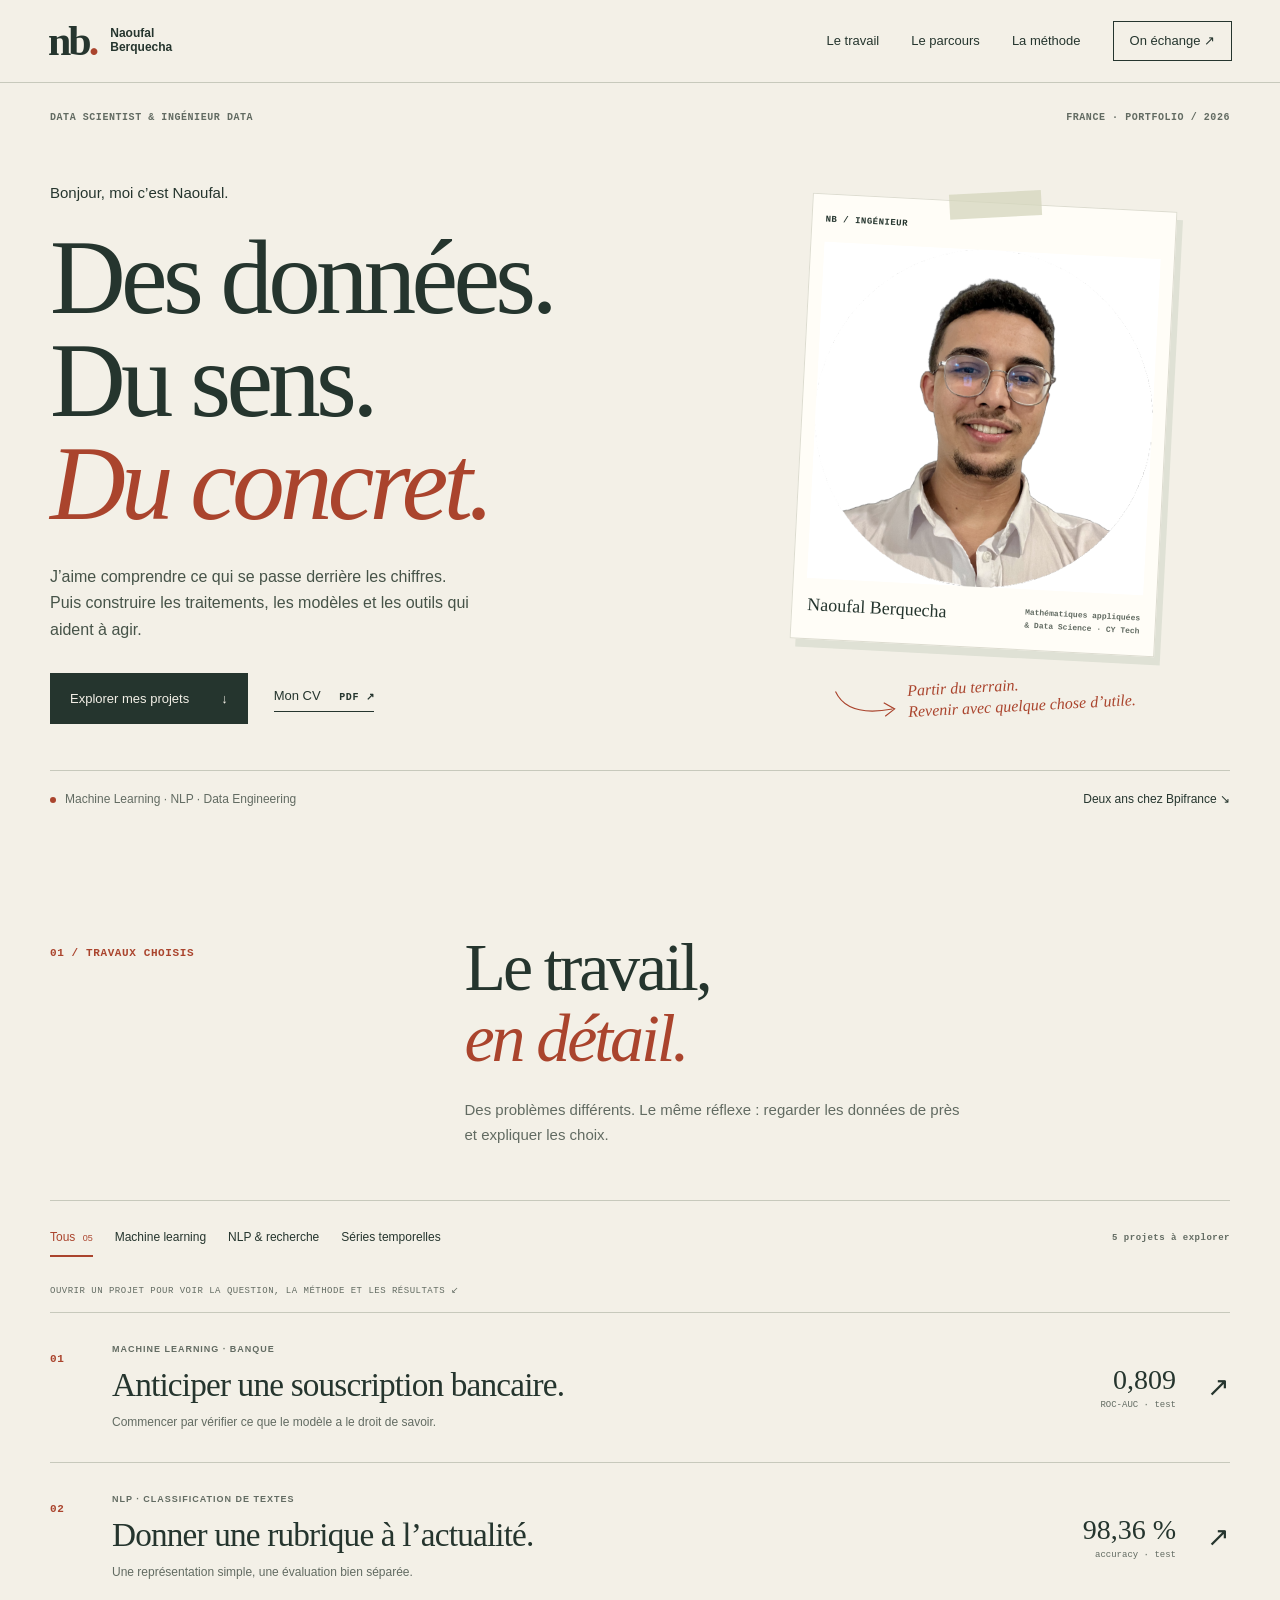
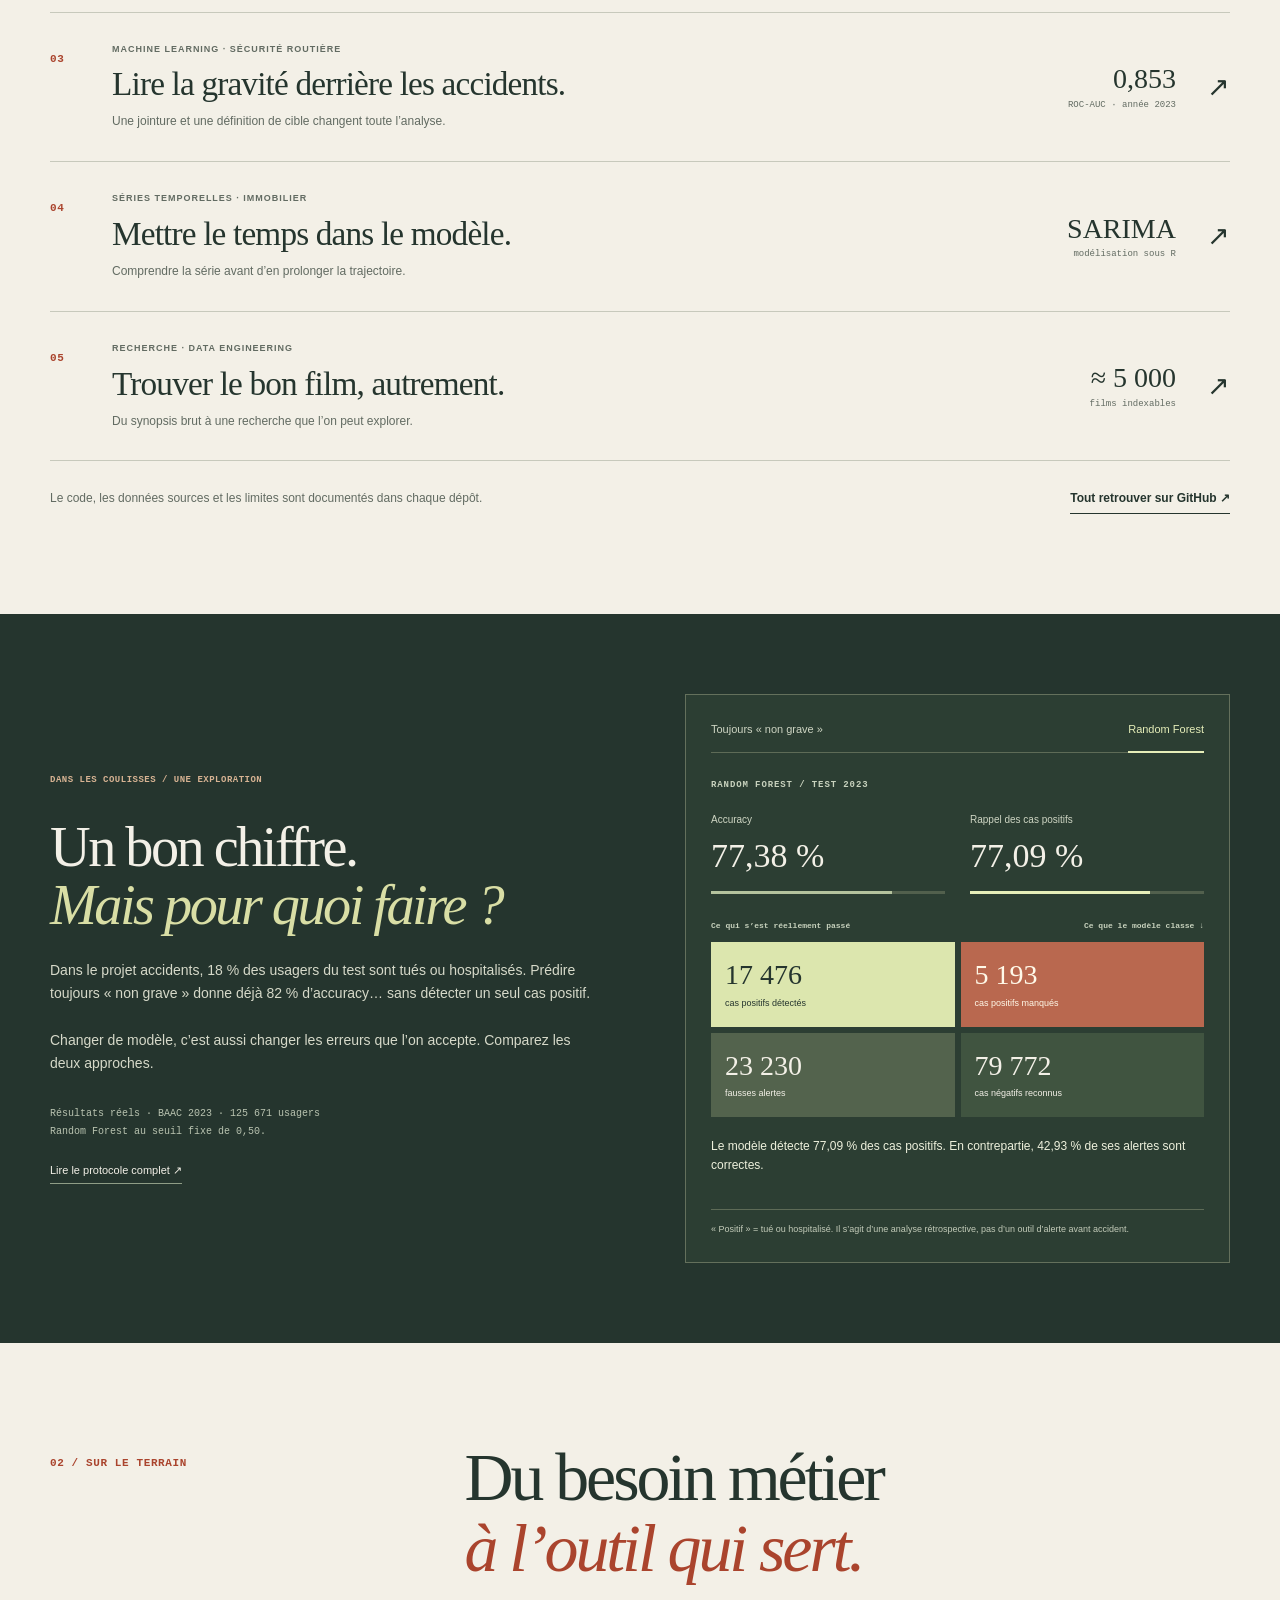
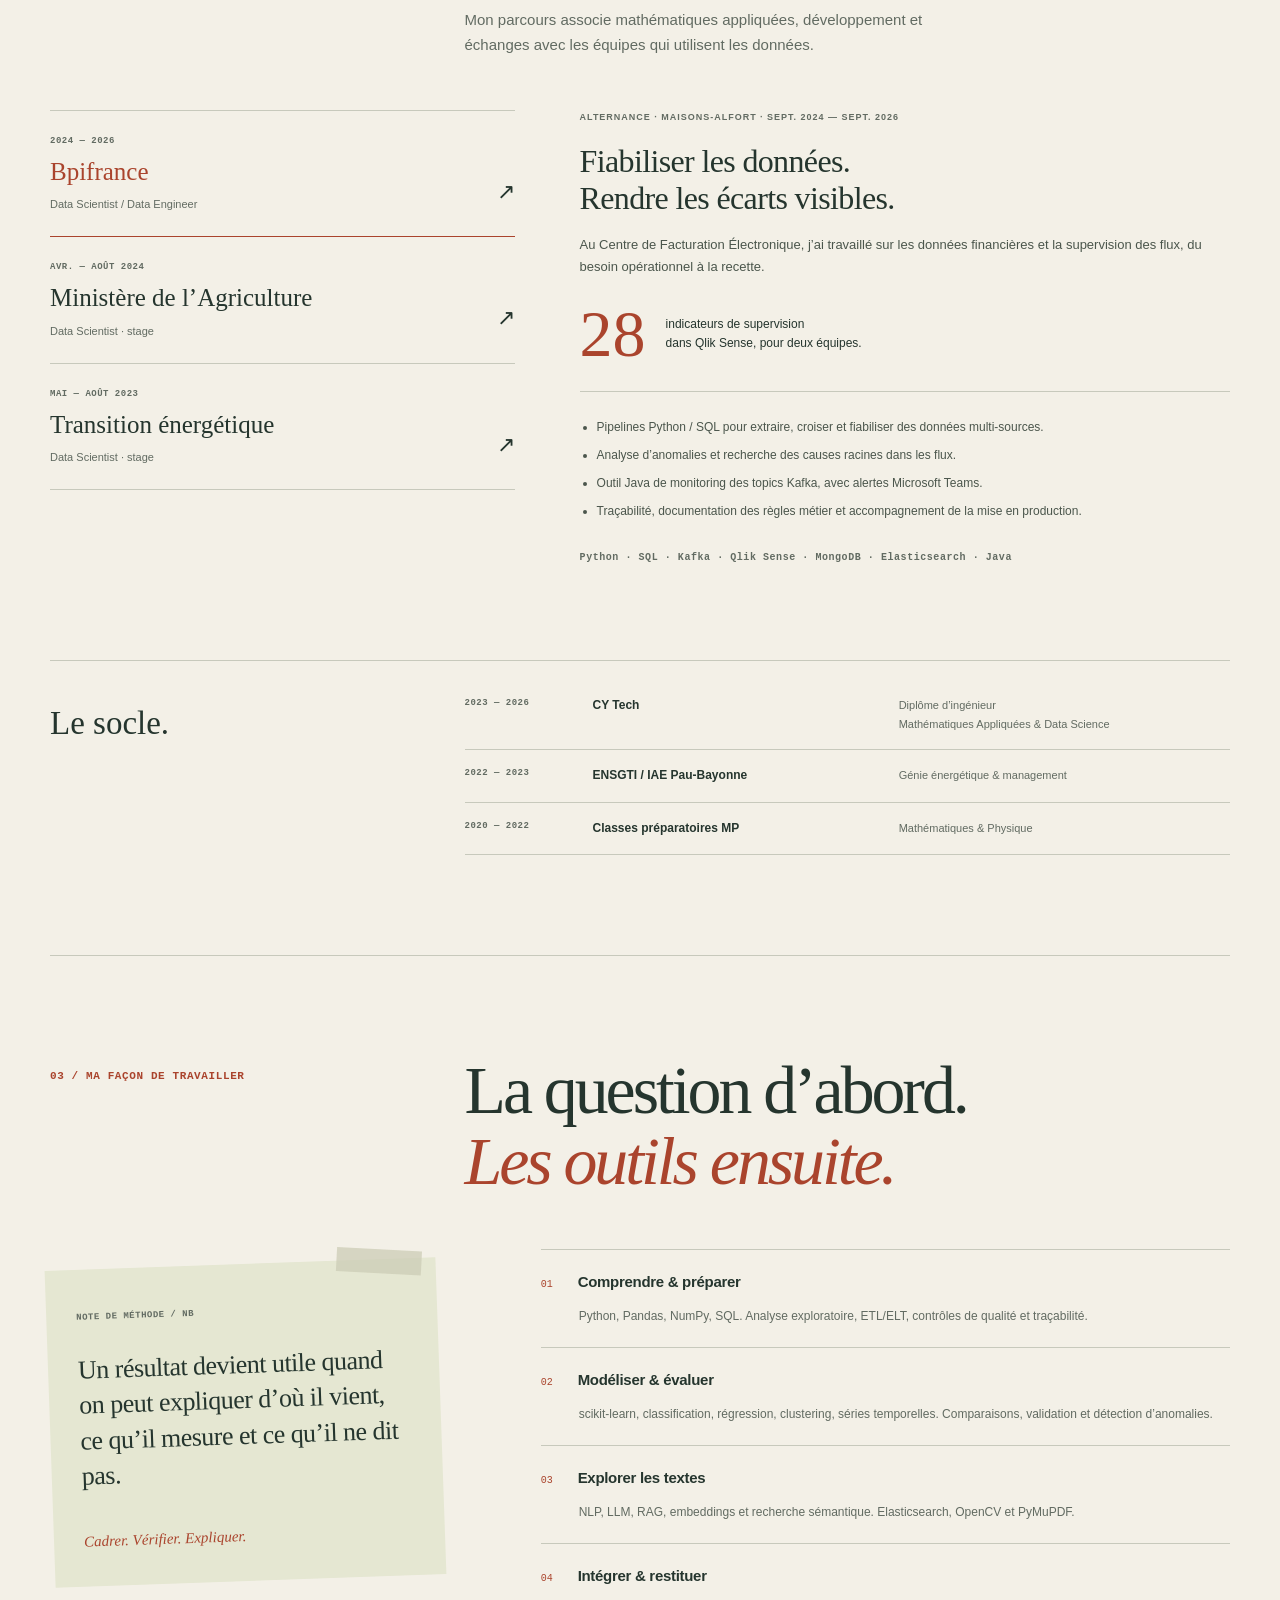
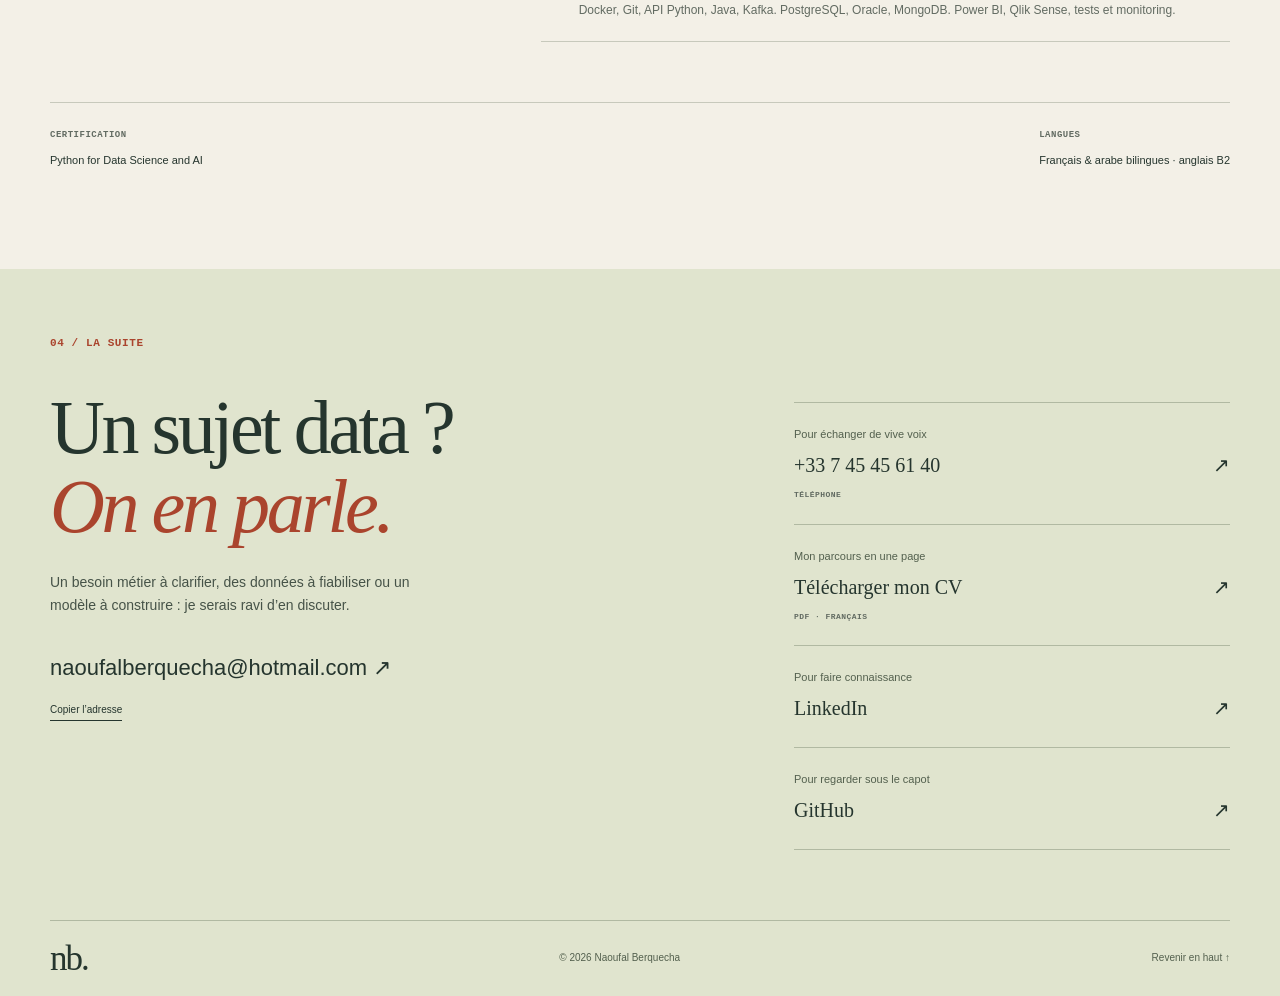
==== commit df27352f: "Add click-to-call telephone number to portfolio contact section" ====
--- a/index.html
+++ b/index.html
@@ -67,7 +67,7 @@
       <div class="education"><h3>Le socle.</h3><ol><li><span class="mono">2023 — 2026</span><strong>CY Tech</strong><span>Diplôme d’ingénieur<br>Mathématiques Appliquées & Data Science</span></li><li><span class="mono">2022 — 2023</span><strong>ENSGTI / IAE Pau-Bayonne</strong><span>Génie énergétique & management</span></li><li><span class="mono">2020 — 2022</span><strong>Classes préparatoires MP</strong><span>Mathématiques & Physique</span></li></ol></div>
     </section>
     <section class="approach-section wrap" id="approche" aria-labelledby="approach-title"><div class="section-head"><p class="section-index mono">03 / MA FAÇON DE TRAVAILLER</p><div><h2 id="approach-title">La question d’abord.<br><em>Les outils ensuite.</em></h2></div></div><div class="approach-grid"><div class="approach-note"><span class="mono">NOTE DE MÉTHODE / NB</span><p>Un résultat devient utile quand on peut expliquer d’où il vient, ce qu’il mesure et ce qu’il ne dit pas.</p><span class="note-signature">Cadrer. Vérifier. Expliquer.</span></div><dl class="tool-list"><div><dt>01 <span>Comprendre & préparer</span></dt><dd>Python, Pandas, NumPy, SQL. Analyse exploratoire, ETL/ELT, contrôles de qualité et traçabilité.</dd></div><div><dt>02 <span>Modéliser & évaluer</span></dt><dd>scikit-learn, classification, régression, clustering, séries temporelles. Comparaisons, validation et détection d’anomalies.</dd></div><div><dt>03 <span>Explorer les textes</span></dt><dd>NLP, LLM, RAG, embeddings et recherche sémantique. Elasticsearch, OpenCV et PyMuPDF.</dd></div><div><dt>04 <span>Intégrer & restituer</span></dt><dd>Docker, Git, API Python, Java, Kafka. PostgreSQL, Oracle, MongoDB. Power BI, Qlik Sense, tests et monitoring.</dd></div></dl></div><div class="extra-line"><p><span class="mono">CERTIFICATION</span>Python for Data Science and AI</p><p><span class="mono">LANGUES</span>Français & arabe bilingues · anglais B2</p></div></section>
-    <section class="contact-section" id="contact" aria-labelledby="contact-title"><div class="wrap"><p class="section-index mono">04 / LA SUITE</p><div class="contact-grid"><div><h2 id="contact-title">Un sujet data ?<br><em>On en parle.</em></h2><p>Un besoin métier à clarifier, des données à fiabiliser ou un modèle à construire : je serais ravi d’en discuter.</p><a class="contact-email" href="mailto:naoufalberquecha@hotmail.com">naoufalberquecha@hotmail.com <span aria-hidden="true">↗</span></a><button class="copy-email js-only" type="button">Copier l’adresse</button><span id="copy-status" class="small" role="status"></span></div><div class="contact-links"><a href="Naoufal%20Berquecha%20_%20CV.pdf" download="Naoufal-Berquecha-CV.pdf"><span>Mon parcours en une page</span><strong>Télécharger mon CV <span>↗</span></strong><small class="mono">PDF · FRANÇAIS</small></a><a href="https://www.linkedin.com/in/naoufal-berquecha-56840618b/" target="_blank" rel="noopener noreferrer"><span>Pour faire connaissance</span><strong>LinkedIn <span>↗</span></strong></a><a href="https://github.com/naoufalber" target="_blank" rel="noopener noreferrer"><span>Pour regarder sous le capot</span><strong>GitHub <span>↗</span></strong></a></div></div><footer><a class="footer-brand" href="#accueil">nb.</a><span>© 2026 Naoufal Berquecha</span><a href="#accueil">Revenir en haut ↑</a></footer></div></section>
+    <section class="contact-section" id="contact" aria-labelledby="contact-title"><div class="wrap"><p class="section-index mono">04 / LA SUITE</p><div class="contact-grid"><div><h2 id="contact-title">Un sujet data ?<br><em>On en parle.</em></h2><p>Un besoin métier à clarifier, des données à fiabiliser ou un modèle à construire : je serais ravi d’en discuter.</p><a class="contact-email" href="mailto:naoufalberquecha@hotmail.com">naoufalberquecha@hotmail.com <span aria-hidden="true">↗</span></a><button class="copy-email js-only" type="button">Copier l’adresse</button><span id="copy-status" class="small" role="status"></span></div><div class="contact-links"><a href="tel:+33745456140" aria-label="Appeler Naoufal au +33 7 45 45 61 40"><span>Pour échanger de vive voix</span><strong>+33 7 45 45 61 40 <span aria-hidden="true">↗</span></strong><small class="mono">TÉLÉPHONE</small></a><a href="Naoufal%20Berquecha%20_%20CV.pdf" download="Naoufal-Berquecha-CV.pdf"><span>Mon parcours en une page</span><strong>Télécharger mon CV <span>↗</span></strong><small class="mono">PDF · FRANÇAIS</small></a><a href="https://www.linkedin.com/in/naoufal-berquecha-56840618b/" target="_blank" rel="noopener noreferrer"><span>Pour faire connaissance</span><strong>LinkedIn <span>↗</span></strong></a><a href="https://github.com/naoufalber" target="_blank" rel="noopener noreferrer"><span>Pour regarder sous le capot</span><strong>GitHub <span>↗</span></strong></a></div></div><footer><a class="footer-brand" href="#accueil">nb.</a><span>© 2026 Naoufal Berquecha</span><a href="#accueil">Revenir en haut ↑</a></footer></div></section>
   </main>
 </body>
 </html>
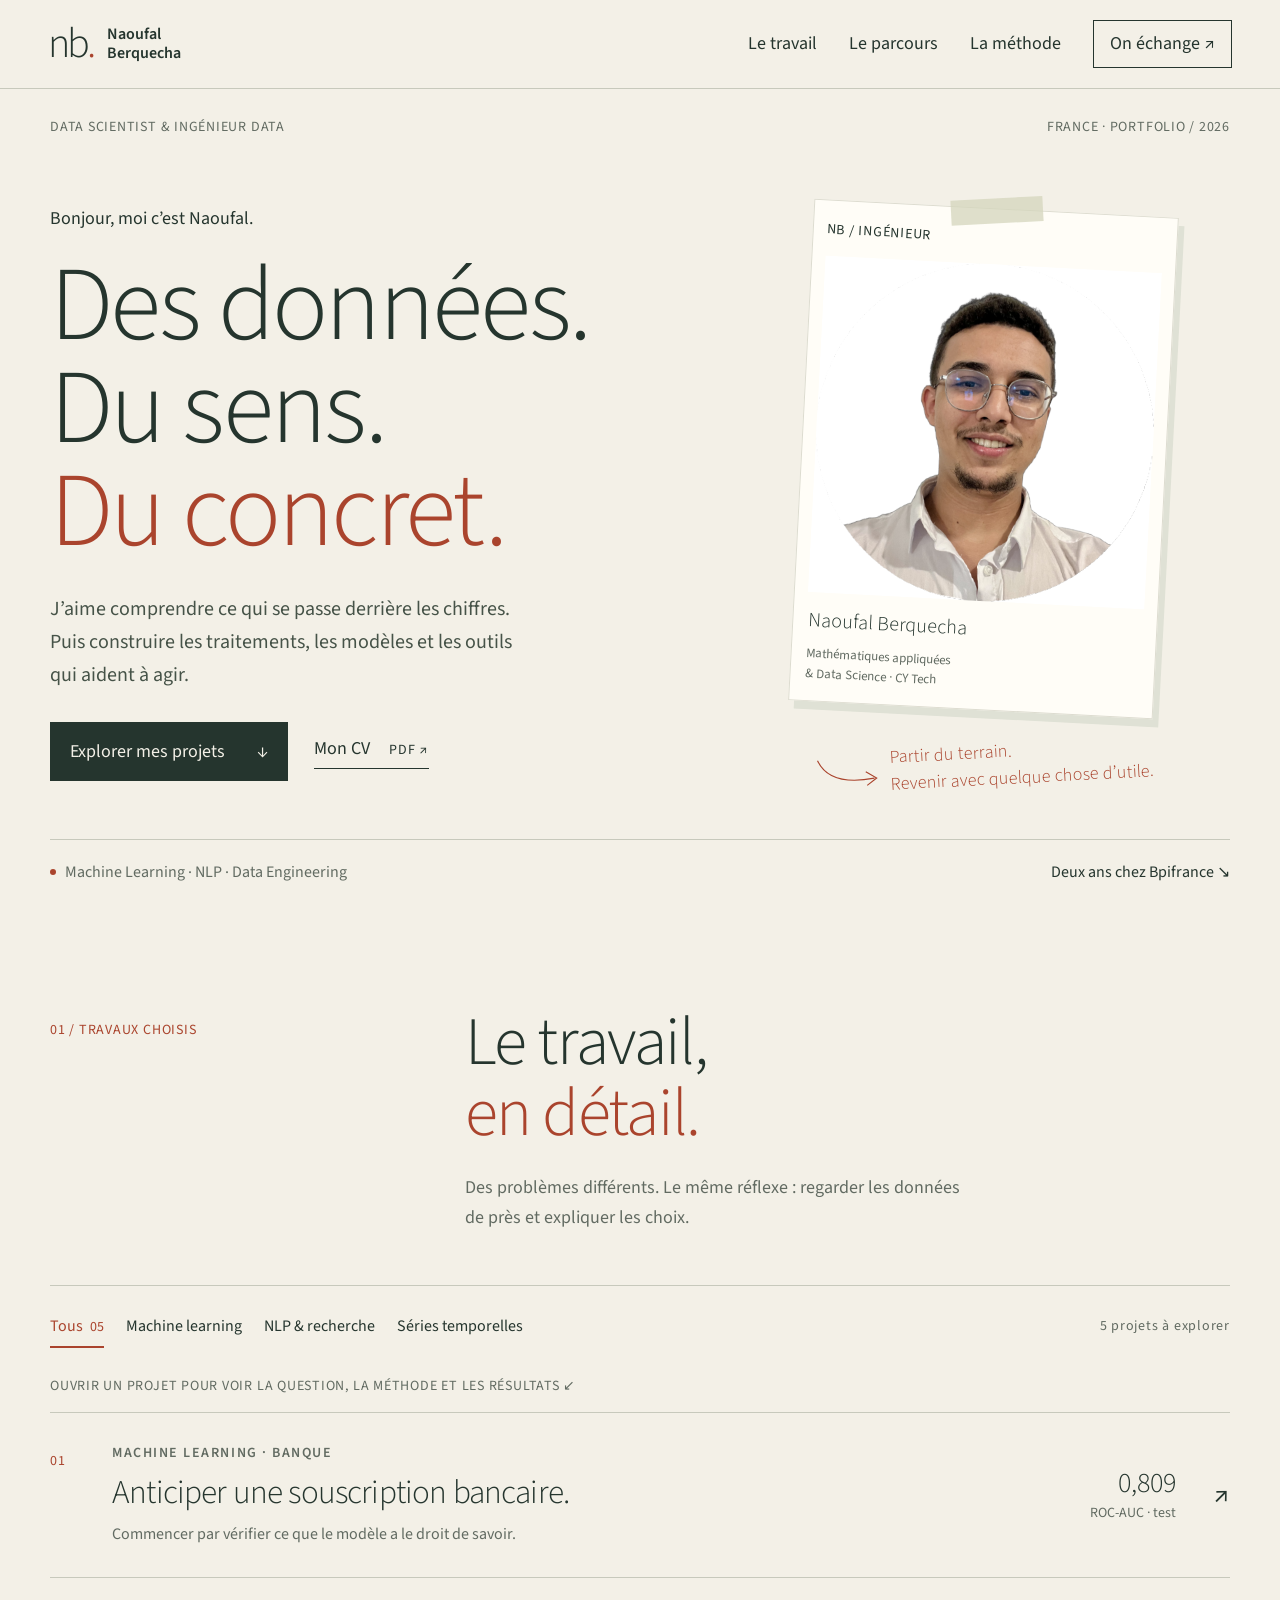
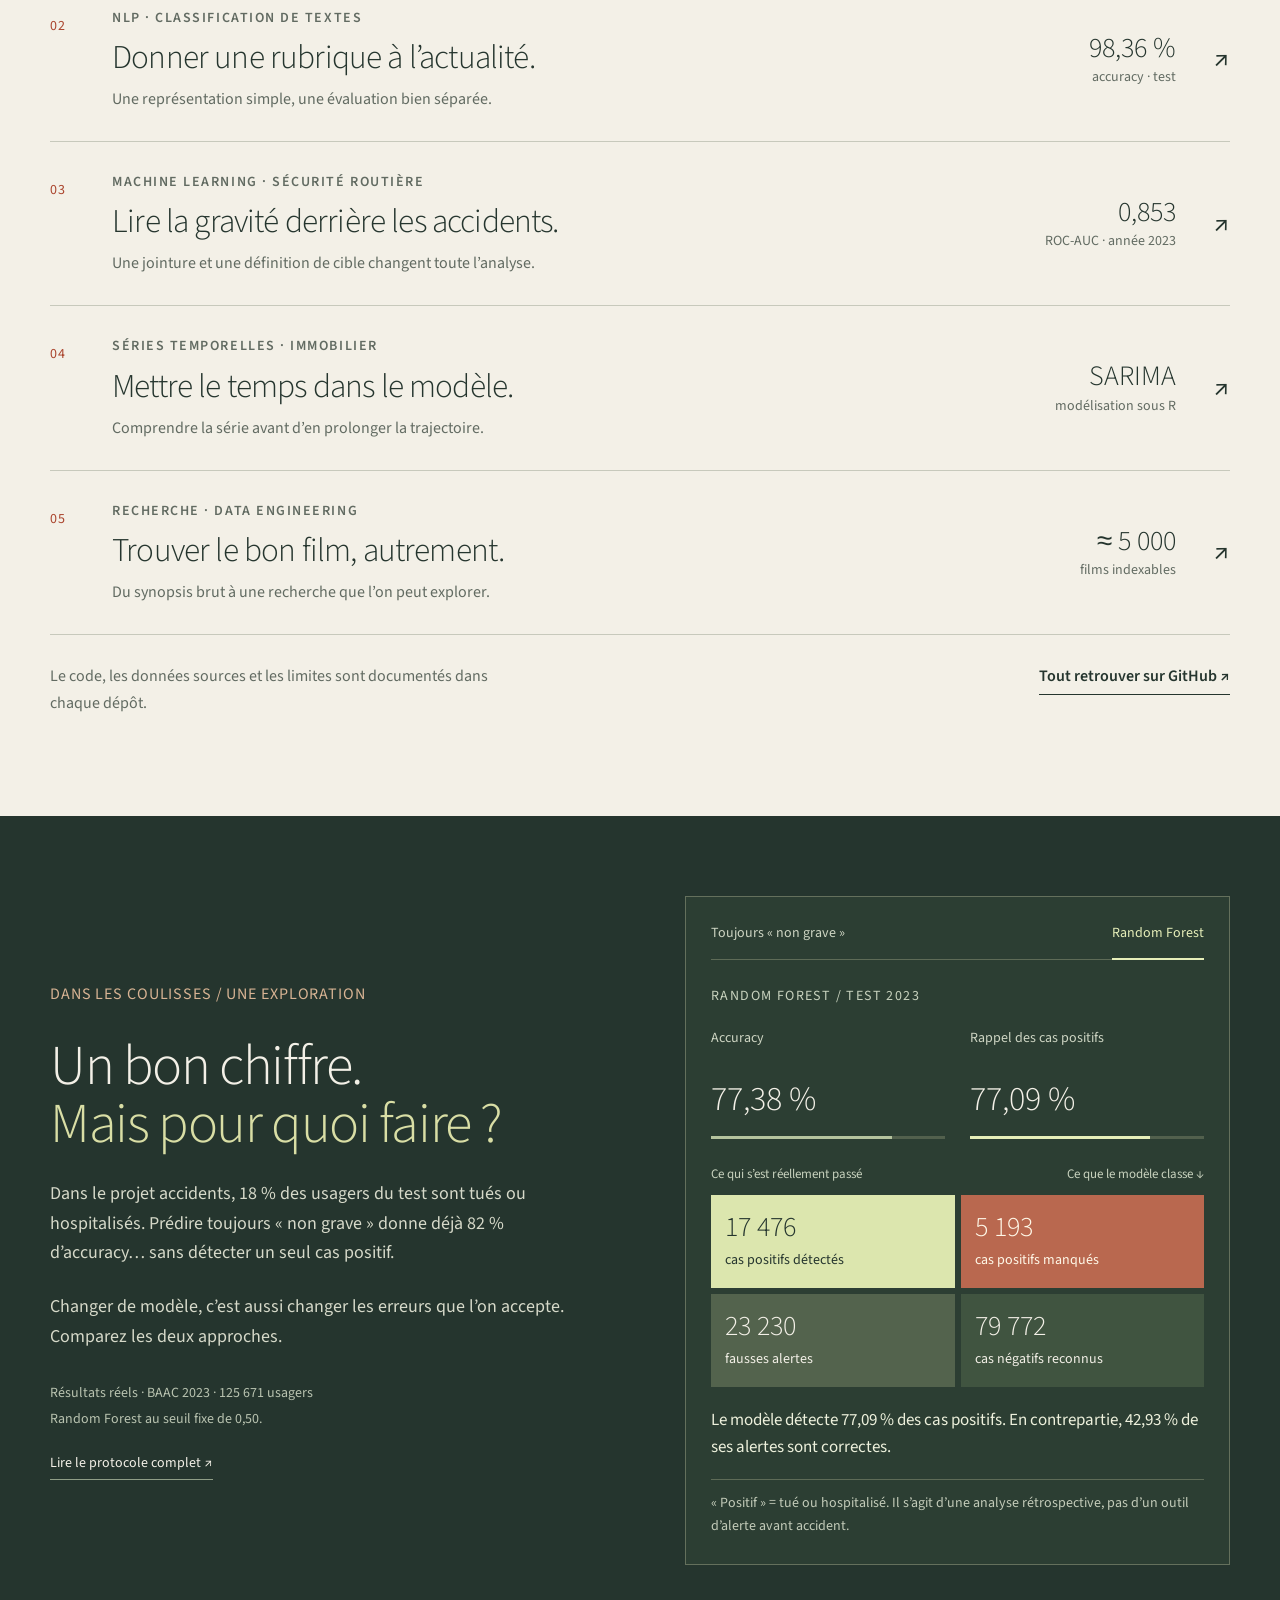
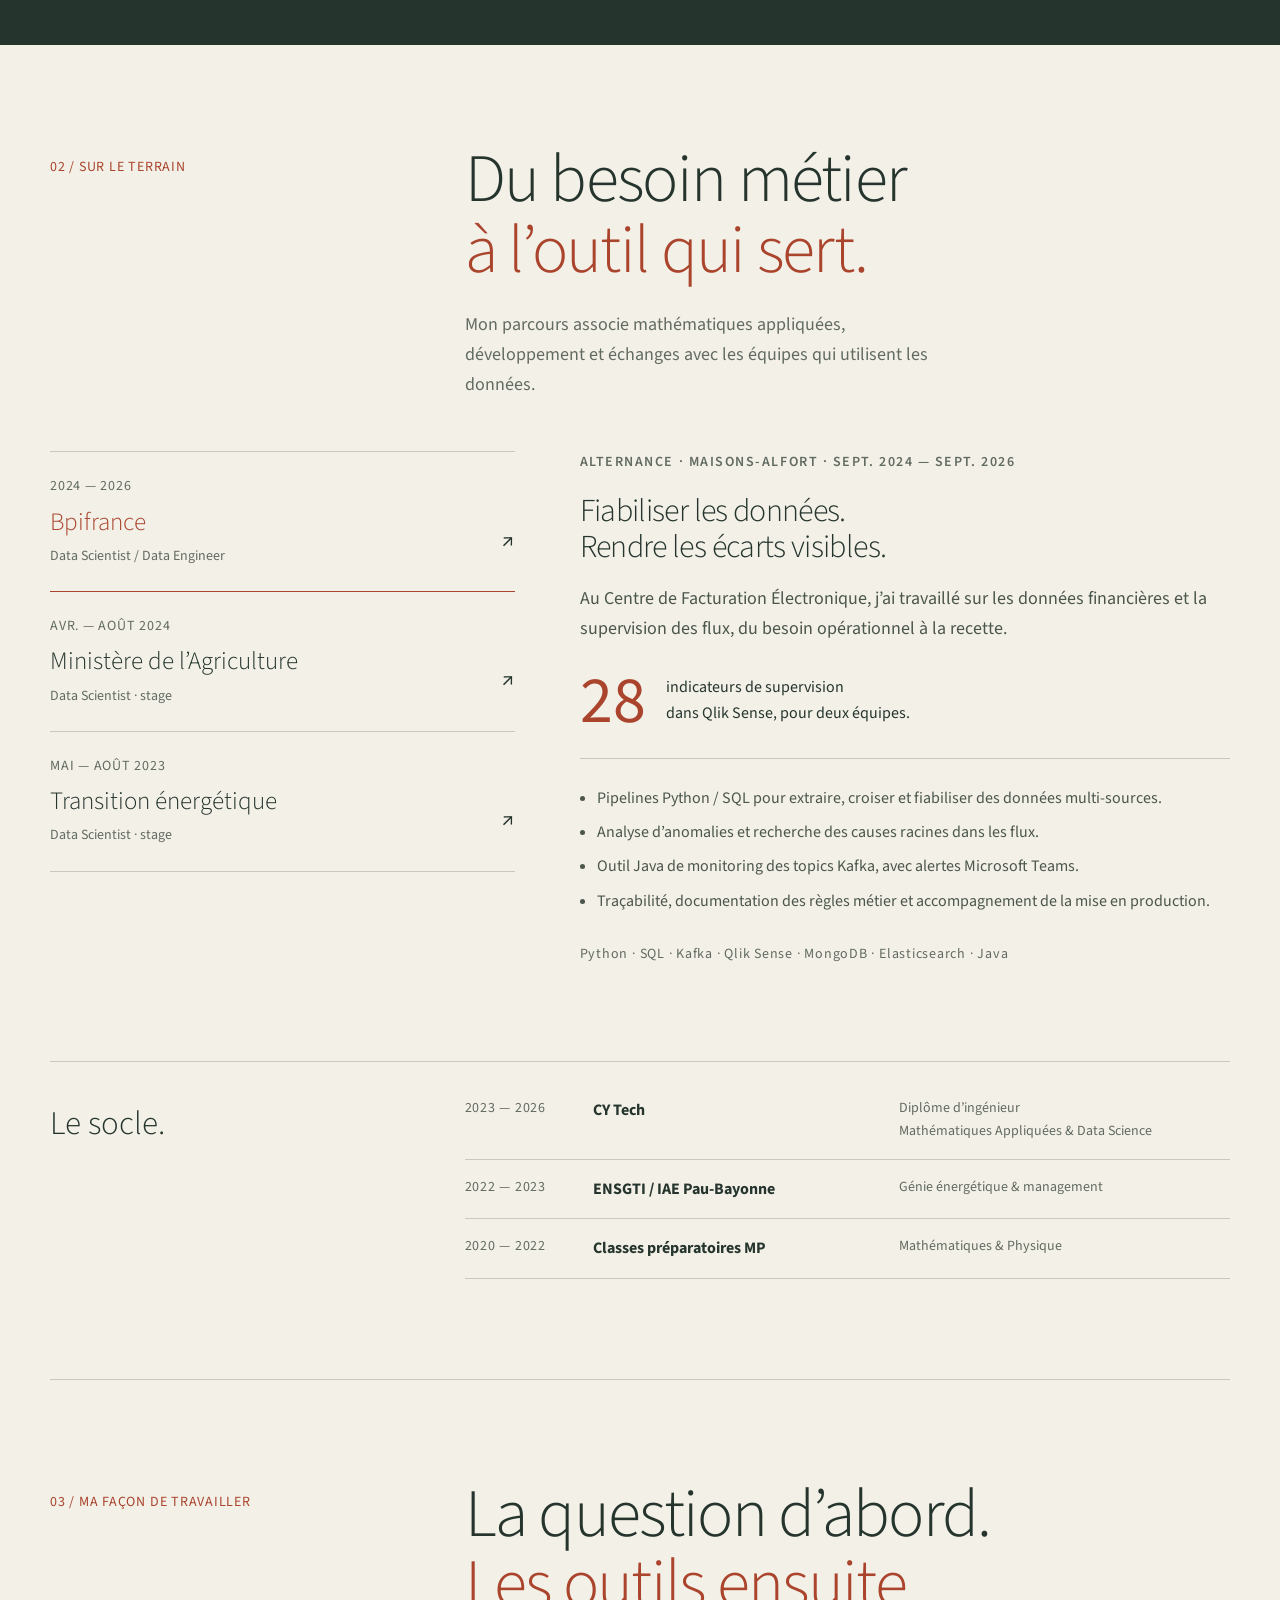
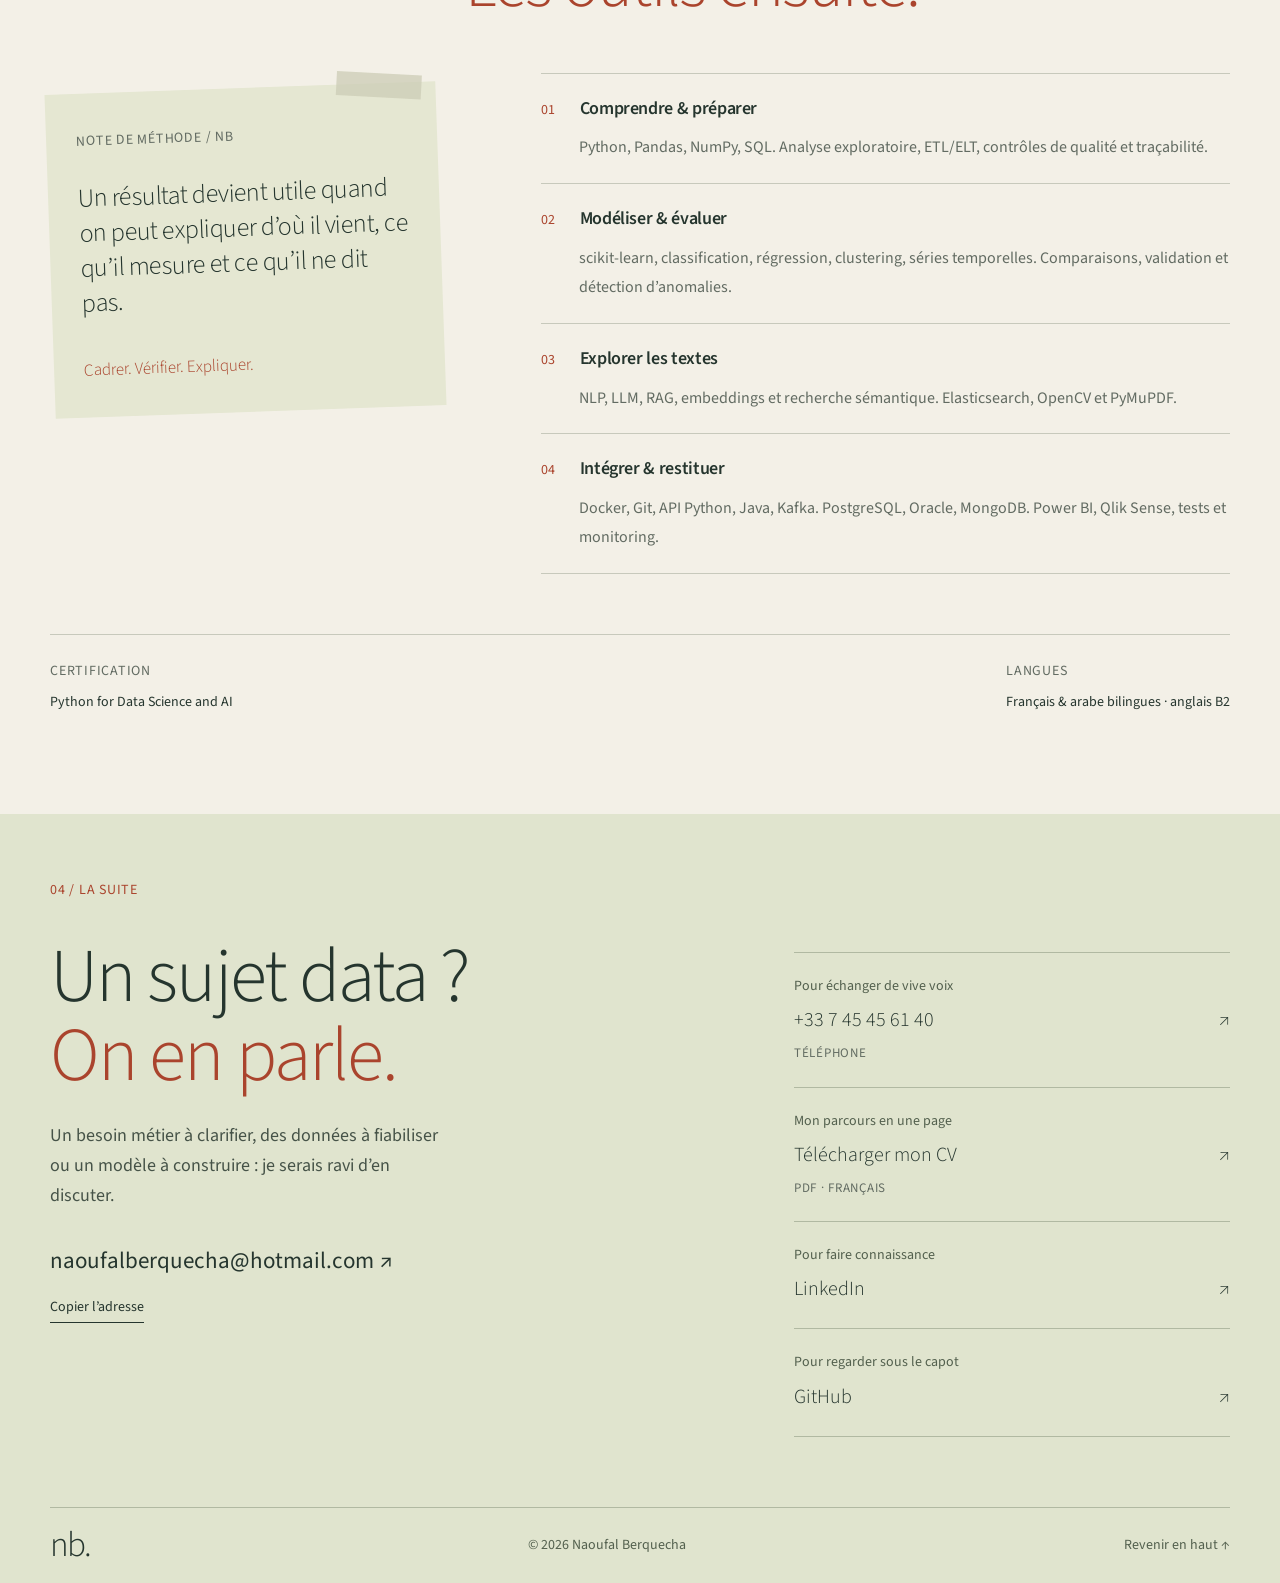
==== commit 2e413437: "Improve portfolio canonical URL, social metadata and person structured data" ====
--- a/index.html
+++ b/index.html
@@ -4,14 +4,67 @@
   <meta charset="utf-8">
   <meta name="viewport" content="width=device-width, initial-scale=1">
   <meta name="description" content="Naoufal Berquecha, ingénieur en Mathématiques Appliquées et Data Science. Projets Machine Learning, NLP, séries temporelles et data engineering ; deux ans chez Bpifrance.">
+  <link rel="canonical" href="https://naoufalber.github.io/Naoufal-Berquecha-Portfolio/">
+  <link rel="sitemap" type="application/xml" href="sitemap.xml">
+  <meta name="author" content="Naoufal Berquecha">
+  <meta property="og:url" content="https://naoufalber.github.io/Naoufal-Berquecha-Portfolio/">
+  <meta property="og:locale" content="fr_FR">
+  <meta property="og:site_name" content="Naoufal Berquecha · Portfolio">
+  <meta property="og:image" content="https://naoufalber.github.io/Naoufal-Berquecha-Portfolio/assets/portrait.jpg">
+  <meta property="og:image:alt" content="Portrait de Naoufal Berquecha">
+  <meta name="twitter:card" content="summary">
+  <meta name="twitter:title" content="Naoufal Berquecha — Data Science, Machine Learning & Data Engineering">
+  <meta name="twitter:description" content="Ingénieur CY Tech, deux ans chez Bpifrance. Projets, méthodes, résultats et code.">
+  <meta name="twitter:image" content="https://naoufalber.github.io/Naoufal-Berquecha-Portfolio/assets/portrait.jpg">
   <meta name="theme-color" content="#f3f0e7">
   <meta property="og:type" content="website">
-  <meta property="og:title" content="Naoufal Berquecha — Des données au terrain">
+  <meta property="og:title" content="Naoufal Berquecha — Data Science, Machine Learning & Data Engineering">
   <meta property="og:description" content="Data Scientist. Des études de cas, des résultats expliqués et une approche qui part du besoin métier.">
   <title>Naoufal Berquecha — Data Scientist & Ingénieur Data</title>
   <link rel="icon" type="image/svg+xml" href="assets/favicon.svg">
   <link rel="stylesheet" href="styles.css">
   <script src="script.js" defer></script>
+  <script type="application/ld+json">
+{
+  "@context": "https://schema.org",
+  "@graph": [
+    {
+      "@type": "Person",
+      "@id": "https://naoufalber.github.io/Naoufal-Berquecha-Portfolio/#person",
+      "name": "Naoufal Berquecha",
+      "url": "https://naoufalber.github.io/Naoufal-Berquecha-Portfolio/",
+      "image": "https://naoufalber.github.io/Naoufal-Berquecha-Portfolio/assets/portrait.jpg",
+      "jobTitle": "Data Scientist & Ingénieur Data",
+      "sameAs": [
+        "https://github.com/naoufalber",
+        "https://www.linkedin.com/in/naoufal-berquecha-56840618b/"
+      ],
+      "knowsAbout": [
+        "Data Science",
+        "Machine Learning",
+        "Data Engineering",
+        "Python",
+        "SQL",
+        "NLP"
+      ],
+      "alumniOf": {
+        "@type": "EducationalOrganization",
+        "name": "CY Tech"
+      }
+    },
+    {
+      "@type": "ProfilePage",
+      "@id": "https://naoufalber.github.io/Naoufal-Berquecha-Portfolio/#webpage",
+      "url": "https://naoufalber.github.io/Naoufal-Berquecha-Portfolio/",
+      "name": "Naoufal Berquecha — Portfolio Data Science",
+      "inLanguage": "fr",
+      "mainEntity": {
+        "@id": "https://naoufalber.github.io/Naoufal-Berquecha-Portfolio/#person"
+      }
+    }
+  ]
+}
+  </script>
 </head>
 <body>
   <a class="skip-link" href="#contenu">Aller au contenu</a>
--- a/styles.css
+++ b/styles.css
@@ -1,17 +1,15 @@
-@font-face{font-family:DM Sans;src:url('assets/dm-sans-400.ttf') format('truetype');font-style:normal;font-weight:400;font-display:swap}
-@font-face{font-family:DM Sans;src:url('assets/dm-sans-600.ttf') format('truetype');font-style:normal;font-weight:500 700;font-display:swap}
-@font-face{font-family:DM Serif;src:url('assets/dm-serif.ttf') format('truetype');font-style:normal;font-weight:400;font-display:swap}
-:root{--paper:#f3f0e7;--white:#fffdf7;--ink:#25352e;--muted:#626b62;--line:#c7c9bc;--rust:#aa442d;--lime:#dce6ae;--serif:'DM Serif',Georgia,serif;--sans:'DM Sans',Arial,sans-serif;--mono:'Courier New',monospace}
-*{box-sizing:border-box}html{scroll-behavior:smooth;scroll-padding-top:110px}body{margin:0;background:var(--paper);color:var(--ink);font-family:var(--sans);font-size:16px;line-height:1.65;-webkit-font-smoothing:antialiased}::selection{background:var(--lime);color:var(--ink)}a{color:inherit;text-decoration:none}button{font:inherit;color:inherit;cursor:pointer}a,button,summary{-webkit-tap-highlight-color:transparent}button{border:0;background:transparent}a:focus-visible,button:focus-visible,summary:focus-visible{outline:3px solid var(--rust);outline-offset:6px}img{max-width:100%;height:auto;display:block}svg{display:block}h1,h2,h3,p{margin:0}h1,h2,h3{font-weight:400}h1,h2{font-family:var(--serif);letter-spacing:-.045em;line-height:1.04}h2{font-size:clamp(42px,5.3vw,70px)}h2 em,h1 em{color:var(--rust);font-family:Georgia,serif;font-weight:400}p+p{margin-top:16px}.wrap{width:min(1180px,calc(100% - 96px));margin-inline:auto}.mono{font-family:var(--mono);font-size:11px;font-weight:600;letter-spacing:.055em}.eyebrow{font-size:11px;letter-spacing:.11em;text-transform:uppercase;font-weight:600}.small{font-size:13px}.js-only{display:none}.js .js-only{display:flex}[hidden]{display:none!important}.skip-link{position:fixed;z-index:100;top:-100px;left:20px;background:var(--ink);color:white;padding:12px 20px}.skip-link:focus{top:10px}
-.site-header{position:sticky;top:0;z-index:20;display:flex;align-items:center;justify-content:space-between;padding:20px 48px;border-bottom:1px solid var(--line);background:var(--paper)}.brand{display:flex;align-items:center;gap:14px;line-height:1.15;font-size:12px;font-weight:600}.brand-mark{font-family:var(--serif);font-size:42px;letter-spacing:-3px;line-height:1}.brand-mark span{color:var(--rust)}nav{display:flex;align-items:center;gap:32px;font-size:13px}nav a{position:relative}nav a:not(.nav-contact)::after{content:'';position:absolute;height:1px;background:var(--rust);left:0;right:100%;bottom:-5px;transition:right .2s}nav a:hover::after,nav a[aria-current]::after{right:0}.nav-contact{border:1px solid var(--ink);padding:8px 16px}.nav-contact:hover{background:var(--ink);color:var(--paper)}.menu-toggle{display:none!important}
-.hero{padding-top:27px}.hero-meta{display:flex;justify-content:space-between;color:var(--muted);font-size:10px}.hero-grid{display:grid;grid-template-columns:1.3fr 1fr;gap:7%;align-items:center;padding:54px 0 46px}.intro{font-size:15px;margin-bottom:22px}h1{font-size:clamp(70px,8.2vw,108px);line-height:.98}.hero-description{font-size:16px;max-width:425px;margin-top:28px;color:#465348}.hero-actions{display:flex;gap:26px;align-items:center;margin-top:30px}.button{display:inline-flex;align-items:center;justify-content:space-between;gap:32px;background:var(--ink);color:var(--paper);font-size:13px;padding:15px 20px;transition:background .2s}.button:hover{background:var(--rust)}.underlined{border-bottom:1px solid var(--ink);font-size:13px;padding-bottom:5px}.underlined .mono{margin-left:15px;font-size:10px}.hero-aside{padding:15px 15px 0 0}.portrait-frame{max-width:365px;margin:auto;background:var(--white);padding:13px 13px 17px;transform:rotate(3deg);box-shadow:6px 8px 0 #dfe1d5;position:relative;border:1px solid #dddcd0}.portrait-frame::before{content:'';width:92px;height:25px;background:#d5d6bd;opacity:.75;position:absolute;top:-11px;left:calc(50% - 46px);transform:rotate(-6deg);z-index:1}.portrait-label{display:block;padding:5px 0 14px;font-size:9px}.portrait-frame img{aspect-ratio:1/1;object-fit:cover;object-position:center;background:#fff;width:100%;filter:grayscale(.12)}.portrait-caption{padding:16px 2px 0;display:flex;justify-content:space-between;gap:12px}.portrait-caption>span:first-child{font-family:var(--serif);font-size:18px;line-height:1.2}.portrait-caption .mono{font-size:8px;line-height:1.7;color:var(--muted);text-align:right;letter-spacing:0}.hand-note{display:flex;justify-content:center;margin-top:29px;gap:7px;transform:rotate(-3deg);font:italic 16px/1.3 Georgia,serif;color:var(--rust)}.hand-note svg{width:68px;flex:none;stroke:var(--rust);stroke-width:1.5;fill:none}.hero-bottom{border-top:1px solid var(--line);display:flex;justify-content:space-between;padding:19px 0 23px;gap:16px;font-size:12px;color:var(--muted)}.hero-bottom a{color:var(--ink)}.hero-bottom p{display:flex;align-items:center;gap:9px}.status-dot{width:6px;height:6px;background:var(--rust);display:inline-block;border-radius:50%}
-.work-section,.experience-section,.approach-section{padding-block:100px}.section-head{display:grid;grid-template-columns:1fr 2.1fr;gap:50px;margin-bottom:52px}.section-index{padding-top:11px;color:var(--rust);font-size:11px}.section-head p:not(.section-index){max-width:500px;margin-top:24px;color:var(--muted);font-size:15px}.project-toolbar{justify-content:space-between;align-items:center;gap:20px;border-top:1px solid var(--line);padding-top:20px;margin-bottom:27px}.filters{display:flex;gap:22px;flex-wrap:wrap}.filters button{font-size:12px;padding:7px 0;border-bottom:2px solid transparent}.filters button[aria-pressed=true]{border-color:var(--rust);color:var(--rust)}.filters button span{font-size:9px;margin-left:4px}.project-toolbar>p{font-size:9px;white-space:nowrap;color:var(--muted)}.project-instruction{font-size:9px;color:var(--muted);margin-bottom:14px;font-weight:400}.project{border-top:1px solid var(--line);scroll-margin-top:100px}.project:last-child{border-bottom:1px solid var(--line)}.project summary{list-style:none;display:grid;grid-template-columns:42px 1fr 160px 34px;gap:20px;align-items:center;padding:29px 0;cursor:pointer;transition:color .2s}.project summary::-webkit-details-marker{display:none}.project-number{color:var(--rust);align-self:start;margin-top:8px}.project-heading{display:flex;flex-direction:column;gap:8px}.project-heading .eyebrow{font-size:9px;color:var(--muted)}.project-title{font-family:var(--serif);font-size:clamp(24px,2.6vw,34px);letter-spacing:-.025em;line-height:1.2}.project-sub{font-size:12px;color:var(--muted)}.project-result{text-align:right;display:flex;flex-direction:column;gap:0}.project-result strong{font-family:var(--serif);font-size:28px;font-weight:400;line-height:1.3}.project-result small{font-family:var(--mono);font-size:9px;color:var(--muted)}.project-toggle{font-size:27px;justify-self:end;transition:transform .2s}.project[open] .project-toggle{transform:rotate(90deg);color:var(--rust)}.project summary:hover .project-title{color:var(--rust)}.project[open]{background:rgba(255,253,247,.45)}.project-body{display:grid;grid-template-columns:1fr 1fr;gap:50px;padding:12px 0 42px 62px}.case-copy h3{font-weight:600;font-size:12px;margin:22px 0 6px}.case-copy h3:first-child{margin-top:0}.case-copy p{font-size:13px;color:#4b564c;line-height:1.7}.case-copy .case-note{border-left:2px solid #b8bca9;padding-left:15px;font-size:11px;margin-top:21px}.case-copy .stack{font-size:10px;margin:22px 0 15px;line-height:1.9}.text-link{font-size:12px;font-weight:600;border-bottom:1px solid currentColor;padding-bottom:4px}.text-link:hover{color:var(--rust)}.case-copy .authors{margin-top:23px;font-size:10px;color:var(--muted)}figure{margin:0;align-self:start;padding-top:0}figure img{border:1px solid var(--line);background:white;object-fit:contain;width:100%;height:auto}figcaption{font-size:10px;color:var(--muted);margin-top:9px}.search-sketch{border:1px solid var(--line);padding:30px;background:#e9ebdc;align-self:start}.search-sketch>p:first-of-type{font-family:var(--serif);font-size:27px;margin:30px 0}.search-line{border-bottom:1px solid var(--ink);padding-bottom:12px;font-size:18px;color:var(--muted)}.search-line span{display:block;color:var(--ink);font-size:23px;margin-top:10px}.search-sketch ul{padding-left:17px;font-size:12px;margin-top:30px}.work-footer{display:flex;justify-content:space-between;gap:35px;margin-top:28px;align-items:start}.work-footer p{font-size:12px;max-width:470px;color:var(--muted)}.work-footer a{white-space:nowrap}
-.lab-section{background:var(--ink);color:var(--paper);padding-block:80px}.lab-grid{display:grid;grid-template-columns:1fr 1fr;gap:90px;align-items:center}.lab-copy .section-index{color:#d7b393;font-size:9px;padding:0;margin-bottom:30px}.lab-copy h2{font-size:clamp(38px,4.4vw,57px)}.lab-copy h2 em{color:#d9dea5}.lab-copy>p:not(.section-index){font-size:14px;color:#d6d9c9;margin-top:24px}.lab-copy .lab-source{font-size:10px!important;font-family:var(--mono);color:#b9c3b0!important;margin-top:30px!important;line-height:1.8}.light-link{font-size:11px;border-bottom:1px solid #8f9d86;padding-bottom:4px;display:inline-block;margin-top:20px}.lab-widget{border:1px solid #64705c;padding:25px;background:#2c3e33}.lab-switch{border-bottom:1px solid #5e6b57;margin-bottom:25px;gap:10px;justify-content:space-between}.lab-switch button{font-size:11px;color:#ced5c3;padding:0 0 13px;border-bottom:2px solid transparent;margin-bottom:-1px}.lab-switch button[aria-pressed=true]{color:#e6eeb9;border-color:#e6eeb9}.widget-title{font-size:9px;letter-spacing:.1em;margin-bottom:19px;color:#c8d2be}.lab-metrics{display:grid;grid-template-columns:1fr 1fr;gap:25px}.lab-metrics>div{display:flex;flex-direction:column}.lab-metrics span{font-size:10px;color:#ced5c3}.lab-metrics strong{font-size:34px;font-family:var(--serif);font-weight:400;line-height:1.6;white-space:nowrap}.metric-track{height:3px;background:#52604d;margin:8px 0 25px}.metric-track span{display:block;height:100%;background:#b5c39e;transition:width .45s ease}.metric-track.recall span{background:#e6eeb9}.matrix-labels{font-size:8px;display:flex;justify-content:space-between;gap:20px;margin-bottom:10px;color:#c8d2be;letter-spacing:0}.confusion-grid{display:grid;grid-template-columns:1fr 1fr;gap:6px}.cell{padding:16px 14px;display:flex;flex-direction:column;gap:4px;min-width:0}.cell strong{font-size:28px;font-family:var(--serif);font-weight:400;line-height:1.2}.cell span{font-size:9px}.correct{background:#dce6ae;color:#25352e}.missed{background:#b9684f;color:#fff9e9}.false-alarm{background:#53634d}.correct-negative{background:#405440}.lab-explanation{min-height:56px;font-size:12px;line-height:1.6;margin-top:20px!important;color:#edf0dc}.lab-footnote{font-size:9px;color:#c3cbb9;line-height:1.7;border-top:1px solid #5e6b57;padding-top:12px}
-.experience-layout{display:grid;grid-template-columns:1fr 1.4fr;gap:65px}.experience-tabs{border-top:1px solid var(--line)}.experience-tab{text-align:left;width:100%;display:flex;flex-direction:column;gap:7px;padding:23px 28px 23px 0;border-bottom:1px solid var(--line);position:relative}.experience-tab>.mono{font-size:9px;color:var(--muted)}.experience-tab strong{font-family:var(--serif);font-size:25px;font-weight:400;line-height:1.3}.experience-tab>span:not(.mono):not(.experience-arrow){font-size:11px;color:var(--muted)}.experience-arrow{position:absolute;right:0;top:50%;font-size:22px}.experience-tab[aria-pressed=true] strong,.experience-tab:hover strong{color:var(--rust)}.experience-tab[aria-pressed=true]{border-bottom-color:var(--rust)}.experience-panel{padding:0 0 28px}.js .experience-panel:not(.is-active){display:none}.experience-panel>.eyebrow{font-size:9px;color:var(--muted)}.experience-panel h3{font-family:var(--serif);font-size:32px;line-height:1.15;letter-spacing:-.02em;margin:18px 0}.experience-panel>p{font-size:13px;color:#4b564c}.experience-stat{display:flex;align-items:center;gap:20px;padding:24px 0;border-bottom:1px solid var(--line);margin-bottom:22px}.experience-stat strong{font-size:66px;font-family:var(--serif);line-height:1;color:var(--rust);font-weight:400;white-space:nowrap}.experience-stat span{font-size:12px;line-height:1.6}.experience-panel ul{padding-left:17px;font-size:12px;color:#4b564c}.experience-panel li{padding:4px 0}.experience-panel .stack{font-size:10px;margin-top:23px;color:var(--muted);line-height:1.9}.education{display:grid;grid-template-columns:1fr 2.1fr;gap:50px;margin-top:65px;border-top:1px solid var(--line);padding-top:35px}.education h3{font-family:var(--serif);font-size:33px}.education ol{list-style:none;margin:0;padding:0}.education li{display:grid;grid-template-columns:110px 1fr 1.15fr;gap:18px;padding:16px 0;border-bottom:1px solid var(--line);font-size:11px}.education li:first-child{padding-top:0}.education li .mono{font-size:9px;color:var(--muted)}.education li strong{font-size:12px}.education li>span:last-child{color:var(--muted)}
-.approach-section{border-top:1px solid var(--line)}.approach-grid{display:grid;grid-template-columns:.85fr 1.5fr;gap:100px;align-items:start}.approach-note{background:#e5e7d2;padding:32px 30px;transform:rotate(-2deg);position:relative;margin-top:15px}.approach-note::after{content:'';height:24px;width:85px;position:absolute;right:14px;top:-10px;background:#cccdb6;opacity:.75;transform:rotate(5deg)}.approach-note>.mono{font-size:9px;color:var(--muted)}.approach-note p{font-family:var(--serif);font-size:26px;line-height:1.35;margin:25px 0 35px;letter-spacing:-.02em}.note-signature{font:italic 15px Georgia,serif;color:var(--rust)}.tool-list{margin:0}.tool-list>div{padding:20px 0;border-top:1px solid var(--line)}.tool-list>div:last-child{border-bottom:1px solid var(--line)}.tool-list dt{font-family:var(--mono);font-size:10px;color:var(--rust);display:flex;gap:25px;align-items:baseline}.tool-list dt span{font-family:var(--sans);font-size:15px;font-weight:600;letter-spacing:-.02em;color:var(--ink)}.tool-list dd{margin:10px 0 0 38px;color:var(--muted);font-size:12px;line-height:1.85}.extra-line{margin-top:60px;display:flex;justify-content:space-between;gap:25px;font-size:11px;padding-top:25px;border-top:1px solid var(--line)}.extra-line p{margin:0;display:flex;flex-direction:column;gap:8px}.extra-line .mono{font-size:9px;color:var(--muted)}
-.contact-section{background:#e0e4ce;padding-top:65px}.contact-section .section-index{padding:0;margin-bottom:36px}.contact-grid{display:grid;grid-template-columns:1.5fr 1fr;gap:90px}.contact-grid h2{font-size:clamp(48px,6.2vw,76px)}.contact-grid p{font-size:14px;max-width:400px;margin-top:25px;color:#465348}.contact-email{display:block;font-size:clamp(14px,1.8vw,22px);margin-top:32px;padding-bottom:6px;overflow-wrap:anywhere}.contact-email:hover{text-decoration:underline;text-underline-offset:5px}.copy-email{padding:2px 0;border-bottom:1px solid var(--ink);font-size:10px;display:inline-flex!important;margin-top:8px}.copy-email:not(.js .copy-email){display:none!important}#copy-status{display:block;font-size:10px;min-height:20px;margin-top:7px;color:var(--muted)}.contact-links{padding-top:14px}.contact-links>a{display:flex;flex-direction:column;gap:6px;padding:22px 0;border-top:1px solid #b1b9a2}.contact-links>a:last-child{border-bottom:1px solid #b1b9a2}.contact-links>a>span{font-size:11px;color:#53604e}.contact-links strong{display:flex;justify-content:space-between;gap:10px;font-size:20px;font-family:var(--serif);font-weight:400}.contact-links small{font-size:8px;color:var(--muted)}.contact-links>a:hover strong{color:var(--rust)}footer{margin-top:70px;display:flex;justify-content:space-between;align-items:center;padding:20px 0;border-top:1px solid #b1b9a2;font-size:10px;color:#53604e}.footer-brand{font-family:var(--serif);font-size:35px;color:var(--ink);line-height:1;letter-spacing:-2px}
+@font-face{font-family:'Portfolio Sans';src:url('assets/portfolio-sans-latin.woff') format('woff');font-style:normal;font-weight:200 900;font-display:swap}
+:root{--paper:#f3f0e7;--white:#fffdf7;--ink:#25352e;--muted:#626b62;--line:#c7c9bc;--rust:#aa442d;--lime:#dce6ae;--sans:'Calibri Light',Calibri,'Portfolio Sans','Segoe UI',Arial,sans-serif;--display:var(--sans)}
+*{box-sizing:border-box}html{scroll-behavior:smooth;scroll-padding-top:110px}body{margin:0;background:var(--paper);color:var(--ink);font-family:var(--sans);font-size:18px;line-height:1.65;-webkit-font-smoothing:antialiased}::selection{background:var(--lime);color:var(--ink)}a{color:inherit;text-decoration:none}button{font:inherit;color:inherit;cursor:pointer}a,button,summary{-webkit-tap-highlight-color:transparent}button{border:0;background:transparent}a:focus-visible,button:focus-visible,summary:focus-visible{outline:3px solid var(--rust);outline-offset:6px}img{max-width:100%;height:auto;display:block}svg{display:block}h1,h2,h3,p{margin:0}h1,h2,h3{font-weight:300}h1,h2{font-family:var(--display);letter-spacing:-.025em;line-height:1.04}h2{font-size:clamp(42px,5.3vw,70px)}h2 em,h1 em{color:var(--rust);font-family:inherit;font-weight:inherit;font-style:normal}p+p{margin-top:16px}.wrap{width:min(1180px,calc(100% - 96px));margin-inline:auto}.mono{font-family:var(--sans);font-size:14px;font-weight:400;letter-spacing:.055em}.eyebrow{font-size:14px;letter-spacing:.11em;text-transform:uppercase;font-weight:600}.small{font-size:18px}.js-only{display:none}.js .js-only{display:flex}[hidden]{display:none!important}.skip-link{position:fixed;z-index:100;top:-100px;left:20px;background:var(--ink);color:white;padding:12px 20px}.skip-link:focus{top:10px}
+.site-header{position:sticky;top:0;z-index:20;display:flex;align-items:center;justify-content:space-between;padding:20px 48px;border-bottom:1px solid var(--line);background:var(--paper)}.brand{display:flex;align-items:center;gap:14px;line-height:1.15;font-size:16px;font-weight:600}.brand-mark{font-family:var(--display);font-weight:300;font-size:42px;letter-spacing:-3px;line-height:1}.brand-mark span{color:var(--rust)}nav{display:flex;align-items:center;gap:32px;font-size:18px}nav a{position:relative}nav a:not(.nav-contact)::after{content:'';position:absolute;height:1px;background:var(--rust);left:0;right:100%;bottom:-5px;transition:right .2s}nav a:hover::after,nav a[aria-current]::after{right:0}.nav-contact{border:1px solid var(--ink);padding:8px 16px}.nav-contact:hover{background:var(--ink);color:var(--paper)}.menu-toggle{display:none!important}
+.hero{padding-top:27px}.hero-meta{display:flex;justify-content:space-between;color:var(--muted);font-size:14px}.hero-grid{display:grid;grid-template-columns:1.3fr 1fr;gap:7%;align-items:center;padding:54px 0 46px}.intro{font-size:18px;margin-bottom:22px}h1{font-size:clamp(70px,8.2vw,108px);line-height:.98}.hero-description{font-size:20px;max-width:490px;margin-top:28px;color:#465348}.hero-actions{display:flex;flex-wrap:wrap;gap:26px;align-items:center;margin-top:30px}.button{display:inline-flex;align-items:center;justify-content:space-between;gap:32px;background:var(--ink);color:var(--paper);font-size:18px;padding:15px 20px;transition:background .2s}.button:hover{background:var(--rust)}.underlined{border-bottom:1px solid var(--ink);font-size:18px;padding-bottom:5px}.underlined .mono{margin-left:15px;font-size:14px}.hero-aside{padding:15px 15px 0 0}.portrait-frame{max-width:365px;margin:auto;background:var(--white);padding:13px 13px 17px;transform:rotate(3deg);box-shadow:6px 8px 0 #dfe1d5;position:relative;border:1px solid #dddcd0}.portrait-frame::before{content:'';width:92px;height:25px;background:#d5d6bd;opacity:.75;position:absolute;top:-11px;left:calc(50% - 46px);transform:rotate(-6deg);z-index:1}.portrait-label{display:block;padding:5px 0 14px;font-size:14px}.portrait-frame img{aspect-ratio:1/1;object-fit:cover;object-position:center;background:#fff;width:100%;filter:grayscale(.12)}.portrait-caption{padding:16px 2px 0;display:flex;flex-direction:column;justify-content:space-between;gap:12px}.portrait-caption>span:first-child{font-family:var(--display);font-weight:300;font-size:20px;line-height:1.2}.portrait-caption .mono{font-size:13px;line-height:1.5;color:var(--muted);text-align:left;letter-spacing:0}.hand-note{display:flex;justify-content:center;margin-top:29px;gap:7px;transform:rotate(-3deg);font:300 18px/1.5 var(--sans);color:var(--rust)}.hand-note svg{width:68px;flex:none;stroke:var(--rust);stroke-width:1.5;fill:none}.hero-bottom{border-top:1px solid var(--line);display:flex;justify-content:space-between;padding:19px 0 23px;gap:16px;font-size:16px;color:var(--muted)}.hero-bottom a{color:var(--ink)}.hero-bottom p{display:flex;align-items:center;gap:9px}.status-dot{width:6px;height:6px;background:var(--rust);display:inline-block;border-radius:50%}
+.work-section,.experience-section,.approach-section{padding-block:100px}.section-head{display:grid;grid-template-columns:1fr 2.1fr;gap:50px;margin-bottom:52px}.section-index{padding-top:11px;color:var(--rust);font-size:14px}.section-head p:not(.section-index){max-width:500px;margin-top:24px;color:var(--muted);font-size:18px}.project-toolbar{flex-wrap:wrap;justify-content:space-between;align-items:center;gap:20px;border-top:1px solid var(--line);padding-top:20px;margin-bottom:27px}.filters{display:flex;gap:22px;flex-wrap:wrap}.filters button{font-size:16px;padding:7px 0;border-bottom:2px solid transparent}.filters button[aria-pressed=true]{border-color:var(--rust);color:var(--rust)}.filters button span{font-size:14px;margin-left:4px}.project-toolbar>p{font-size:14px;white-space:nowrap;color:var(--muted)}.project-instruction{font-size:14px;color:var(--muted);margin-bottom:14px;font-weight:400}.project{border-top:1px solid var(--line);scroll-margin-top:100px}.project:last-child{border-bottom:1px solid var(--line)}.project summary{list-style:none;display:grid;grid-template-columns:42px 1fr 160px 34px;gap:20px;align-items:center;padding:29px 0;cursor:pointer;transition:color .2s}.project summary::-webkit-details-marker{display:none}.project-number{color:var(--rust);align-self:start;margin-top:8px}.project-heading{display:flex;flex-direction:column;gap:8px}.project-heading .eyebrow{font-size:14px;color:var(--muted)}.project-title{font-family:var(--display);font-weight:300;font-size:clamp(24px,2.6vw,34px);letter-spacing:-.025em;line-height:1.2}.project-sub{font-size:16px;color:var(--muted)}.project-result{flex-wrap:wrap;text-align:right;display:flex;flex-direction:column;gap:0}.project-result strong{font-family:var(--display);font-weight:300;font-size:28px;line-height:1.3}.project-result small{font-family:var(--sans);font-size:14px;color:var(--muted)}.project-toggle{font-size:27px;justify-self:end;transition:transform .2s}.project[open] .project-toggle{transform:rotate(90deg);color:var(--rust)}.project summary:hover .project-title{color:var(--rust)}.project[open]{background:rgba(255,253,247,.45)}.project-body{display:grid;grid-template-columns:1fr 1fr;gap:50px;padding:12px 0 42px 62px}.case-copy h3{font-weight:600;font-size:18px;margin:22px 0 6px}.case-copy h3:first-child{margin-top:0}.case-copy p{font-size:18px;color:#4b564c;line-height:1.7}.case-copy .case-note{border-left:2px solid #b8bca9;padding-left:15px;font-size:14px;margin-top:21px}.case-copy .stack{font-size:14px;margin:22px 0 15px;line-height:1.9}.text-link{font-size:16px;font-weight:600;border-bottom:1px solid currentColor;padding-bottom:4px}.text-link:hover{color:var(--rust)}.case-copy .authors{margin-top:23px;font-size:14px;color:var(--muted)}figure{margin:0;align-self:start;padding-top:0}figure img{border:1px solid var(--line);background:white;object-fit:contain;width:100%;height:auto}figcaption{font-size:14px;color:var(--muted);margin-top:9px}.search-sketch{border:1px solid var(--line);padding:30px;background:#e9ebdc;align-self:start}.search-sketch>p:first-of-type{font-family:var(--display);font-weight:300;font-size:27px;margin:30px 0}.search-line{border-bottom:1px solid var(--ink);padding-bottom:12px;font-size:20px;color:var(--muted)}.search-line span{display:block;color:var(--ink);font-size:23px;margin-top:10px}.search-sketch ul{padding-left:17px;font-size:16px;margin-top:30px}.work-footer{display:flex;justify-content:space-between;gap:35px;margin-top:28px;align-items:start}.work-footer p{font-size:16px;max-width:470px;color:var(--muted)}.work-footer a{white-space:nowrap}
+.lab-section{background:var(--ink);color:var(--paper);padding-block:80px}.lab-grid{display:grid;grid-template-columns:1fr 1fr;gap:90px;align-items:center}.lab-copy .section-index{color:#d7b393;font-size:16px;padding:0;margin-bottom:30px}.lab-copy h2{font-size:clamp(38px,4.4vw,57px)}.lab-copy h2 em{color:#d9dea5}.lab-copy>p:not(.section-index){font-size:18px;color:#d6d9c9;margin-top:24px}.lab-copy .lab-source{font-size:14px!important;font-family:var(--sans);color:#b9c3b0!important;margin-top:30px!important;line-height:1.8}.light-link{font-size:14px;border-bottom:1px solid #8f9d86;padding-bottom:4px;display:inline-block;margin-top:20px}.lab-widget{border:1px solid #64705c;padding:25px;background:#2c3e33}.lab-switch{border-bottom:1px solid #5e6b57;margin-bottom:25px;gap:10px;justify-content:space-between}.lab-switch button{font-size:14px;color:#ced5c3;padding:0 0 13px;border-bottom:2px solid transparent;margin-bottom:-1px}.lab-switch button[aria-pressed=true]{color:#e6eeb9;border-color:#e6eeb9}.widget-title{font-size:14px;letter-spacing:.1em;margin-bottom:19px;color:#c8d2be}.lab-metrics{display:grid;grid-template-columns:1fr 1fr;gap:25px}.lab-metrics>div{display:flex;flex-direction:column}.lab-metrics>div>span{font-size:14px;color:#ced5c3;min-height:3.3em}.lab-metrics strong{font-size:34px;font-family:var(--display);font-weight:300;line-height:1.6;white-space:nowrap}.metric-track{height:3px;background:#52604d;margin:8px 0 25px}.metric-track span{display:block;height:100%;background:#b5c39e;transition:width .45s ease}.metric-track.recall span{background:#e6eeb9}.matrix-labels{font-size:13px;display:flex;justify-content:space-between;gap:20px;margin-bottom:10px;color:#c8d2be;letter-spacing:0}.confusion-grid{display:grid;grid-template-columns:1fr 1fr;gap:6px}.cell{padding:16px 14px;display:flex;flex-direction:column;gap:4px;min-width:0}.cell strong{font-size:28px;font-family:var(--display);font-weight:300;line-height:1.2}.cell span{font-size:14px}.correct{background:#dce6ae;color:#25352e}.missed{background:#b9684f;color:#fff9e9}.false-alarm{background:#53634d}.correct-negative{background:#405440}.lab-explanation{min-height:56px;font-size:17px;line-height:1.6;margin-top:20px!important;color:#edf0dc}.lab-footnote{font-size:14px;color:#c3cbb9;line-height:1.7;border-top:1px solid #5e6b57;padding-top:12px}
+.experience-layout{display:grid;grid-template-columns:1fr 1.4fr;gap:65px}.experience-tabs{border-top:1px solid var(--line)}.experience-tab{text-align:left;width:100%;display:flex;flex-direction:column;gap:7px;padding:23px 28px 23px 0;border-bottom:1px solid var(--line);position:relative}.experience-tab>.mono{font-size:14px;color:var(--muted)}.experience-tab strong{font-family:var(--display);font-weight:300;font-size:25px;line-height:1.3}.experience-tab>span:not(.mono):not(.experience-arrow){font-size:14px;color:var(--muted)}.experience-arrow{position:absolute;right:0;top:50%;font-size:22px}.experience-tab[aria-pressed=true] strong,.experience-tab:hover strong{color:var(--rust)}.experience-tab[aria-pressed=true]{border-bottom-color:var(--rust)}.experience-panel{padding:0 0 28px}.js .experience-panel:not(.is-active){display:none}.experience-panel>.eyebrow{font-size:14px;color:var(--muted)}.experience-panel h3{font-family:var(--display);font-weight:300;font-size:32px;line-height:1.15;letter-spacing:-.02em;margin:18px 0}.experience-panel>p{font-size:18px;color:#4b564c}.experience-stat{display:flex;align-items:center;gap:20px;padding:24px 0;border-bottom:1px solid var(--line);margin-bottom:22px}.experience-stat strong{font-size:66px;font-family:var(--display);line-height:1;color:var(--rust);font-weight:400;white-space:nowrap}.experience-stat span{font-size:16px;line-height:1.6}.experience-panel ul{padding-left:17px;font-size:16px;color:#4b564c}.experience-panel li{padding:4px 0}.experience-panel .stack{font-size:14px;margin-top:23px;color:var(--muted);line-height:1.9}.education{display:grid;grid-template-columns:1fr 2.1fr;gap:50px;margin-top:65px;border-top:1px solid var(--line);padding-top:35px}.education h3{font-family:var(--display);font-weight:300;font-size:33px}.education ol{list-style:none;margin:0;padding:0}.education li{display:grid;grid-template-columns:110px 1fr 1.15fr;gap:18px;padding:16px 0;border-bottom:1px solid var(--line);font-size:14px}.education li:first-child{padding-top:0}.education li .mono{font-size:14px;color:var(--muted)}.education li strong{font-size:16px}.education li>span:last-child{color:var(--muted)}
+.approach-section{border-top:1px solid var(--line)}.approach-grid{display:grid;grid-template-columns:.85fr 1.5fr;gap:100px;align-items:start}.approach-note{background:#e5e7d2;padding:32px 30px;transform:rotate(-2deg);position:relative;margin-top:15px}.approach-note::after{content:'';height:24px;width:85px;position:absolute;right:14px;top:-10px;background:#cccdb6;opacity:.75;transform:rotate(5deg)}.approach-note>.mono{font-size:14px;color:var(--muted)}.approach-note p{font-family:var(--display);font-weight:300;font-size:26px;line-height:1.35;margin:25px 0 35px;letter-spacing:-.02em}.note-signature{font:300 17px var(--sans);color:var(--rust)}.tool-list{margin:0}.tool-list>div{padding:20px 0;border-top:1px solid var(--line)}.tool-list>div:last-child{border-bottom:1px solid var(--line)}.tool-list dt{font-family:var(--sans);font-size:14px;color:var(--rust);display:flex;gap:25px;align-items:baseline}.tool-list dt span{font-family:var(--sans);font-size:18px;font-weight:600;letter-spacing:-.02em;color:var(--ink)}.tool-list dd{margin:10px 0 0 38px;color:var(--muted);font-size:16px;line-height:1.85}.extra-line{margin-top:60px;display:flex;justify-content:space-between;gap:25px;font-size:14px;padding-top:25px;border-top:1px solid var(--line)}.extra-line p{margin:0;display:flex;flex-direction:column;gap:8px}.extra-line .mono{font-size:14px;color:var(--muted)}
+.contact-section{background:#e0e4ce;padding-top:65px}.contact-section .section-index{padding:0;margin-bottom:36px}.contact-grid{display:grid;grid-template-columns:1.5fr 1fr;gap:90px}.contact-grid h2{font-size:clamp(48px,6.2vw,76px)}.contact-grid p{font-size:18px;max-width:400px;margin-top:25px;color:#465348}.contact-email{display:block;font-size:clamp(20px,1.8vw,24px);margin-top:32px;padding-bottom:6px;overflow-wrap:anywhere}.contact-email:hover{text-decoration:underline;text-underline-offset:5px}.copy-email{padding:2px 0;border-bottom:1px solid var(--ink);font-size:14px;display:inline-flex!important;margin-top:8px}.copy-email:not(.js .copy-email){display:none!important}#copy-status{display:block;font-size:14px;min-height:20px;margin-top:7px;color:var(--muted)}.contact-links{padding-top:14px}.contact-links>a{display:flex;flex-direction:column;gap:6px;padding:22px 0;border-top:1px solid #b1b9a2}.contact-links>a:last-child{border-bottom:1px solid #b1b9a2}.contact-links>a>span{font-size:14px;color:#53604e}.contact-links strong{display:flex;justify-content:space-between;gap:10px;font-size:20px;font-family:var(--display);font-weight:300}.contact-links small{font-size:13px;color:var(--muted)}.contact-links>a:hover strong{color:var(--rust)}footer{margin-top:70px;display:flex;flex-wrap:wrap;gap:14px;justify-content:space-between;align-items:center;padding:20px 0;border-top:1px solid #b1b9a2;font-size:14px;color:#53604e}.footer-brand{font-family:var(--display);font-weight:300;font-size:35px;color:var(--ink);line-height:1;letter-spacing:-2px}
 @media(min-width:1500px){.hero-grid{padding-top:70px;padding-bottom:65px}.hero-aside{padding-right:0}}
-@media(max-width:1000px){.wrap{width:calc(100% - 64px)}.site-header{padding-inline:32px}.hero-grid{gap:5%;grid-template-columns:1.2fr 1fr}h1{font-size:83px}.hero-description{font-size:14px}.hero-actions{gap:20px}.portrait-caption{flex-direction:column;gap:7px}.portrait-caption .mono{text-align:left}.portrait-frame{max-width:300px}.hand-note{font-size:14px}.section-head{gap:30px;grid-template-columns:.8fr 2fr}.project-body{gap:25px;padding-left:40px}.project summary{grid-template-columns:28px 1fr 125px 24px;gap:12px}.project-result strong{font-size:24px}.project-title{font-size:28px}.lab-grid{gap:40px}.lab-widget{padding:20px}.lab-metrics strong{font-size:28px}.experience-layout{gap:40px;grid-template-columns:1fr 1.3fr}.education{gap:30px;grid-template-columns:.8fr 2fr}.education li{grid-template-columns:1fr 2fr}.education li>span:last-child{grid-column:2}.approach-grid{gap:50px}.contact-grid{gap:50px}.project-toolbar{align-items:start}.filters{gap:15px}.project-toolbar>p{display:none}}
-@media(max-width:720px){html{scroll-padding-top:90px}.wrap{width:calc(100% - 40px)}.site-header{padding:15px 20px}.brand-mark{font-size:35px}.brand{font-size:10px;gap:10px}.js .menu-toggle{display:flex!important;gap:15px;font-size:12px;padding:9px 0}nav{gap:15px;font-size:11px;flex-wrap:wrap;justify-content:flex-end}.js nav{display:none;position:absolute;top:100%;left:0;right:0;background:var(--paper);padding:20px;border-bottom:1px solid var(--line);flex-direction:column;align-items:stretch;gap:5px}.js nav.is-open{display:flex}.js nav a{padding:12px 0;font-size:16px}.js nav .nav-contact{border:0}.js nav a::after{display:none}.menu-toggle span{color:var(--rust)}.hero{padding-top:22px}.hero-meta{font-size:8px;gap:20px}.hero-meta span:last-child{max-width:100px;text-align:right}.hero-grid{grid-template-columns:1fr;gap:50px;padding:38px 0 35px}.intro{font-size:13px;margin-bottom:22px}h1{font-size:clamp(46px,13.7vw,90px)}.hero-description{font-size:14px;max-width:370px;margin-top:22px}.hero-actions{gap:22px;margin-top:25px}.button{font-size:12px;gap:22px;padding:14px 17px}.underlined{font-size:12px}.hero-aside{width:82%;max-width:330px;justify-self:center;padding:0}.portrait-frame{max-width:290px;transform:rotate(3deg);padding:10px 10px 15px}.portrait-frame img{aspect-ratio:1.1}.portrait-caption{flex-direction:row;align-items:start}.portrait-caption .mono{text-align:right;font-size:7px}.portrait-caption>span:first-child{font-size:16px}.portrait-label{font-size:8px}.hand-note{margin-top:25px;font-size:14px}.hero-bottom{flex-direction:column;gap:7px;padding:18px 0;font-size:10px}.hero-bottom a{display:block}.work-section,.experience-section,.approach-section{padding-block:65px}.section-head{grid-template-columns:1fr;gap:21px;margin-bottom:34px}.section-index{padding:0;font-size:9px}h2{font-size:45px}.section-head p:not(.section-index){font-size:13px;margin-top:20px;max-width:370px}.project-toolbar{padding-top:13px;margin-bottom:20px}.filters{gap:5px 18px}.filters button{font-size:11px}.project-instruction{font-size:8px;line-height:1.8;max-width:270px}.project summary{grid-template-columns:24px 1fr 20px;gap:12px;padding:24px 0}.project-number{font-size:10px;margin-top:4px}.project-heading{gap:8px}.project-heading .eyebrow{font-size:8px;line-height:1.5}.project-title{font-size:26px}.project-sub{font-size:11px;line-height:1.5}.project-result{grid-column:2;grid-row:2;text-align:left;flex-direction:row;align-items:baseline;gap:10px;margin-top:0}.project-result strong{font-size:21px}.project-result small{font-size:8px}.project-toggle{grid-column:3;grid-row:1;font-size:23px}.project-body{grid-template-columns:1fr;padding:0 0 30px 36px;gap:28px}.case-copy p{font-size:12px}.case-copy .case-note{font-size:10px}.work-footer{flex-direction:column;gap:18px;margin-top:24px}.work-footer p{font-size:11px}.work-footer a{font-size:11px}.lab-section{padding-block:55px}.lab-grid{grid-template-columns:1fr;gap:35px}.lab-copy h2{font-size:40px}.lab-copy .section-index{font-size:8px;margin-bottom:24px}.lab-copy>p:not(.section-index){font-size:13px}.lab-copy .lab-source{font-size:9px!important}.lab-widget{padding:20px 17px}.lab-metrics strong{font-size:32px}.lab-switch{gap:12px}.lab-switch button{font-size:10px}.matrix-labels{font-size:7px}.cell strong{font-size:27px}.cell span{font-size:8px}.lab-explanation{font-size:11px;min-height:55px}.experience-layout{grid-template-columns:1fr;gap:30px}.experience-tabs{display:flex;gap:8px;border:0;overflow-x:auto;padding-bottom:5px}.experience-tab{padding:13px 11px;gap:5px;border:1px solid var(--line);min-width:142px;flex:1}.experience-tab[aria-pressed=true]{border-color:var(--rust);background:#ebe9dc}.experience-tab strong{font-family:var(--sans);font-size:12px;font-weight:600;line-height:1.4}.experience-tab>.mono{font-size:7px}.experience-tab>span:not(.mono):not(.experience-arrow){font-size:8px}.experience-arrow{display:none}.experience-panel>.eyebrow{font-size:8px}.experience-panel h3{font-size:31px}.experience-panel>p{font-size:12px}.experience-stat strong{font-size:59px}.experience-stat span{font-size:11px}.experience-panel ul{font-size:12px}.education{grid-template-columns:1fr;gap:25px;margin-top:30px;padding-top:25px}.education h3{font-size:30px}.education li{grid-template-columns:90px 1fr;gap:4px 18px;font-size:11px;padding:15px 0}.education li strong{font-size:12px}.education li .mono{font-size:8px}.approach-grid{grid-template-columns:1fr;gap:40px}.approach-note{width:91%;max-width:350px;justify-self:center;padding:27px}.approach-note p{font-size:25px;margin:20px 0 28px}.tool-list dt span{font-size:14px}.tool-list dd{font-size:12px}.extra-line{margin-top:35px;flex-direction:column;gap:20px;font-size:11px}.extra-line p{gap:4px}.contact-section{padding-top:45px}.contact-grid{grid-template-columns:1fr;gap:28px}.contact-grid h2{font-size:52px}.contact-grid p{font-size:13px}.contact-email{font-size:clamp(13px,3.6vw,20px);margin-top:25px}.contact-section .section-index{margin-bottom:25px}.contact-links{padding-top:0}.contact-links>a{padding:18px 0}.contact-links strong{font-size:23px}.contact-links>a>span{font-size:10px}footer{margin-top:45px;font-size:8px;gap:15px}.footer-brand{font-size:30px}}
+@media(max-width:1000px){.wrap{width:calc(100% - 64px)}.site-header{padding-inline:32px}.hero-grid{gap:5%;grid-template-columns:1.2fr 1fr}h1{font-size:83px}.hero-description{font-size:18px}.hero-actions{gap:20px}.portrait-caption{flex-direction:column;gap:7px}.portrait-caption .mono{text-align:left}.portrait-frame{max-width:300px}.hand-note{font-size:18px}.section-head{gap:30px;grid-template-columns:.8fr 2fr}.project-body{gap:25px;padding-left:40px}.project summary{grid-template-columns:28px 1fr 125px 24px;gap:12px}.project-result strong{font-size:24px}.project-title{font-size:28px}.lab-grid{gap:40px}.lab-widget{padding:20px}.lab-metrics strong{font-size:28px}.experience-layout{gap:40px;grid-template-columns:1fr 1.3fr}.education{gap:30px;grid-template-columns:.8fr 2fr}.education li{grid-template-columns:1fr 2fr}.education li>span:last-child{grid-column:2}.approach-grid{gap:50px}.contact-grid{gap:50px}.project-toolbar{align-items:start}.filters{gap:15px}.project-toolbar>p{display:none}}
+@media(max-width:720px){html{scroll-padding-top:90px}.wrap{width:calc(100% - 40px)}.site-header{padding:15px 20px}.brand-mark{font-size:35px}.brand{font-size:14px;gap:10px}.js .menu-toggle{display:flex!important;gap:15px;font-size:16px;padding:9px 0}nav{gap:15px;font-size:14px;flex-wrap:wrap;justify-content:flex-end}.js nav{display:none;position:absolute;top:100%;left:0;right:0;background:var(--paper);padding:20px;border-bottom:1px solid var(--line);flex-direction:column;align-items:stretch;gap:5px}.js nav.is-open{display:flex}.js nav a{padding:12px 0;font-size:18px}.js nav .nav-contact{border:0}.js nav a::after{display:none}.menu-toggle span{color:var(--rust)}.hero{padding-top:22px}.hero-meta{font-size:13px;gap:20px}.hero-meta span:last-child{max-width:100px;text-align:right}.hero-grid{grid-template-columns:1fr;gap:50px;padding:38px 0 35px}.intro{font-size:18px;margin-bottom:22px}h1{font-size:clamp(46px,13.7vw,90px)}.hero-description{font-size:18px;max-width:370px;margin-top:22px}.hero-actions{gap:22px;margin-top:25px}.button{font-size:16px;gap:22px;padding:14px 17px}.underlined{font-size:16px}.hero-aside{width:82%;max-width:330px;justify-self:center;padding:0}.portrait-frame{max-width:290px;transform:rotate(3deg);padding:10px 10px 15px}.portrait-frame img{aspect-ratio:1.1}.portrait-caption{flex-direction:column;align-items:start}.portrait-caption .mono{text-align:left;font-size:13px}.portrait-caption>span:first-child{font-size:18px}.portrait-label{font-size:13px}.hand-note{margin-top:25px;font-size:18px}.hero-bottom{flex-direction:column;gap:7px;padding:18px 0;font-size:14px}.hero-bottom a{display:block}.work-section,.experience-section,.approach-section{padding-block:65px}.section-head{grid-template-columns:1fr;gap:21px;margin-bottom:34px}.section-index{padding:0;font-size:14px}h2{font-size:45px}.section-head p:not(.section-index){font-size:18px;margin-top:20px;max-width:370px}.project-toolbar{padding-top:13px;margin-bottom:20px}.filters{gap:5px 18px}.filters button{font-size:14px}.project-instruction{font-size:13px;line-height:1.7;max-width:100%}.project summary{grid-template-columns:24px 1fr 20px;gap:12px;padding:24px 0}.project-number{font-size:14px;margin-top:4px}.project-heading{gap:8px}.project-heading .eyebrow{font-size:13px;line-height:1.5}.project-title{font-size:26px}.project-sub{font-size:14px;line-height:1.5}.project-result{grid-column:2;grid-row:2;text-align:left;flex-direction:row;align-items:baseline;gap:10px;margin-top:0}.project-result strong{font-size:21px}.project-result small{font-size:13px}.project-toggle{grid-column:3;grid-row:1;font-size:23px}.project-body{grid-template-columns:1fr;padding:0 0 30px;gap:28px}.case-copy p{font-size:16px}.case-copy .case-note{font-size:14px}.work-footer{flex-direction:column;gap:18px;margin-top:24px}.work-footer p{font-size:14px}.work-footer a{font-size:14px}.lab-section{padding-block:55px}.lab-grid{grid-template-columns:1fr;gap:35px}.lab-copy h2{font-size:40px}.lab-copy .section-index{font-size:14px;margin-bottom:24px}.lab-copy>p:not(.section-index){font-size:18px}.lab-copy .lab-source{font-size:14px!important}.lab-widget{padding:20px 17px}.lab-metrics strong{font-size:32px}.lab-switch{gap:12px}.lab-switch button{font-size:14px}.matrix-labels{font-size:13px}.cell strong{font-size:27px}.cell span{font-size:13px}.lab-explanation{font-size:14px;min-height:55px}.experience-layout{grid-template-columns:1fr;gap:30px}.experience-tabs{display:flex;gap:8px;border:0;overflow-x:auto;padding-bottom:5px}.experience-tab{padding:13px 11px;gap:5px;border:1px solid var(--line);min-width:190px;flex:1}.experience-tab[aria-pressed=true]{border-color:var(--rust);background:#ebe9dc}.experience-tab strong{font-family:var(--sans);font-size:16px;font-weight:600;line-height:1.4}.experience-tab>.mono{font-size:13px}.experience-tab>span:not(.mono):not(.experience-arrow){font-size:13px}.experience-arrow{display:none}.experience-panel>.eyebrow{font-size:13px}.experience-panel h3{font-size:31px}.experience-panel>p{font-size:16px}.experience-stat strong{font-size:59px}.experience-stat span{font-size:14px}.experience-panel ul{font-size:16px}.education{grid-template-columns:1fr;gap:25px;margin-top:30px;padding-top:25px}.education h3{font-size:30px}.education li{grid-template-columns:90px 1fr;gap:4px 18px;font-size:14px;padding:15px 0}.education li strong{font-size:16px}.education li .mono{font-size:13px}.approach-grid{grid-template-columns:1fr;gap:40px}.approach-note{width:91%;max-width:350px;justify-self:center;padding:27px}.approach-note p{font-size:25px;margin:20px 0 28px}.tool-list dt span{font-size:18px}.tool-list dd{font-size:16px}.extra-line{margin-top:35px;flex-direction:column;gap:20px;font-size:14px}.extra-line p{gap:4px}.contact-section{padding-top:45px}.contact-grid{grid-template-columns:1fr;gap:28px}.contact-grid h2{font-size:52px}.contact-grid p{font-size:18px}.contact-email{font-size:clamp(18px,4.8vw,22px);margin-top:25px}.contact-section .section-index{margin-bottom:25px}.contact-links{padding-top:0}.contact-links>a{padding:18px 0}.contact-links strong{font-size:23px}.contact-links>a>span{font-size:14px}footer{margin-top:45px;font-size:13px;gap:15px}.footer-brand{font-size:30px}}
 @media(prefers-reduced-motion:reduce){html{scroll-behavior:auto}*,*::before,*::after{animation:none!important;transition:none!important}}
 @media print{.site-header,.hero-aside,.project-toolbar,.lab-section,.contact-links,.copy-email,.skip-link,.menu-toggle{display:none!important}.wrap{width:100%}body{background:white;font-size:11pt}.hero-grid,.section-head,.experience-layout,.approach-grid{display:block}h1{font-size:50pt}h2{font-size:25pt}.hero,.work-section,.experience-section,.approach-section,.contact-section{padding:20px 0}.hero-bottom{display:block}.project-body{display:block}.js .experience-panel{display:block!important}.contact-section{background:white}details{break-inside:avoid}.contact-email{font-size:12pt}}
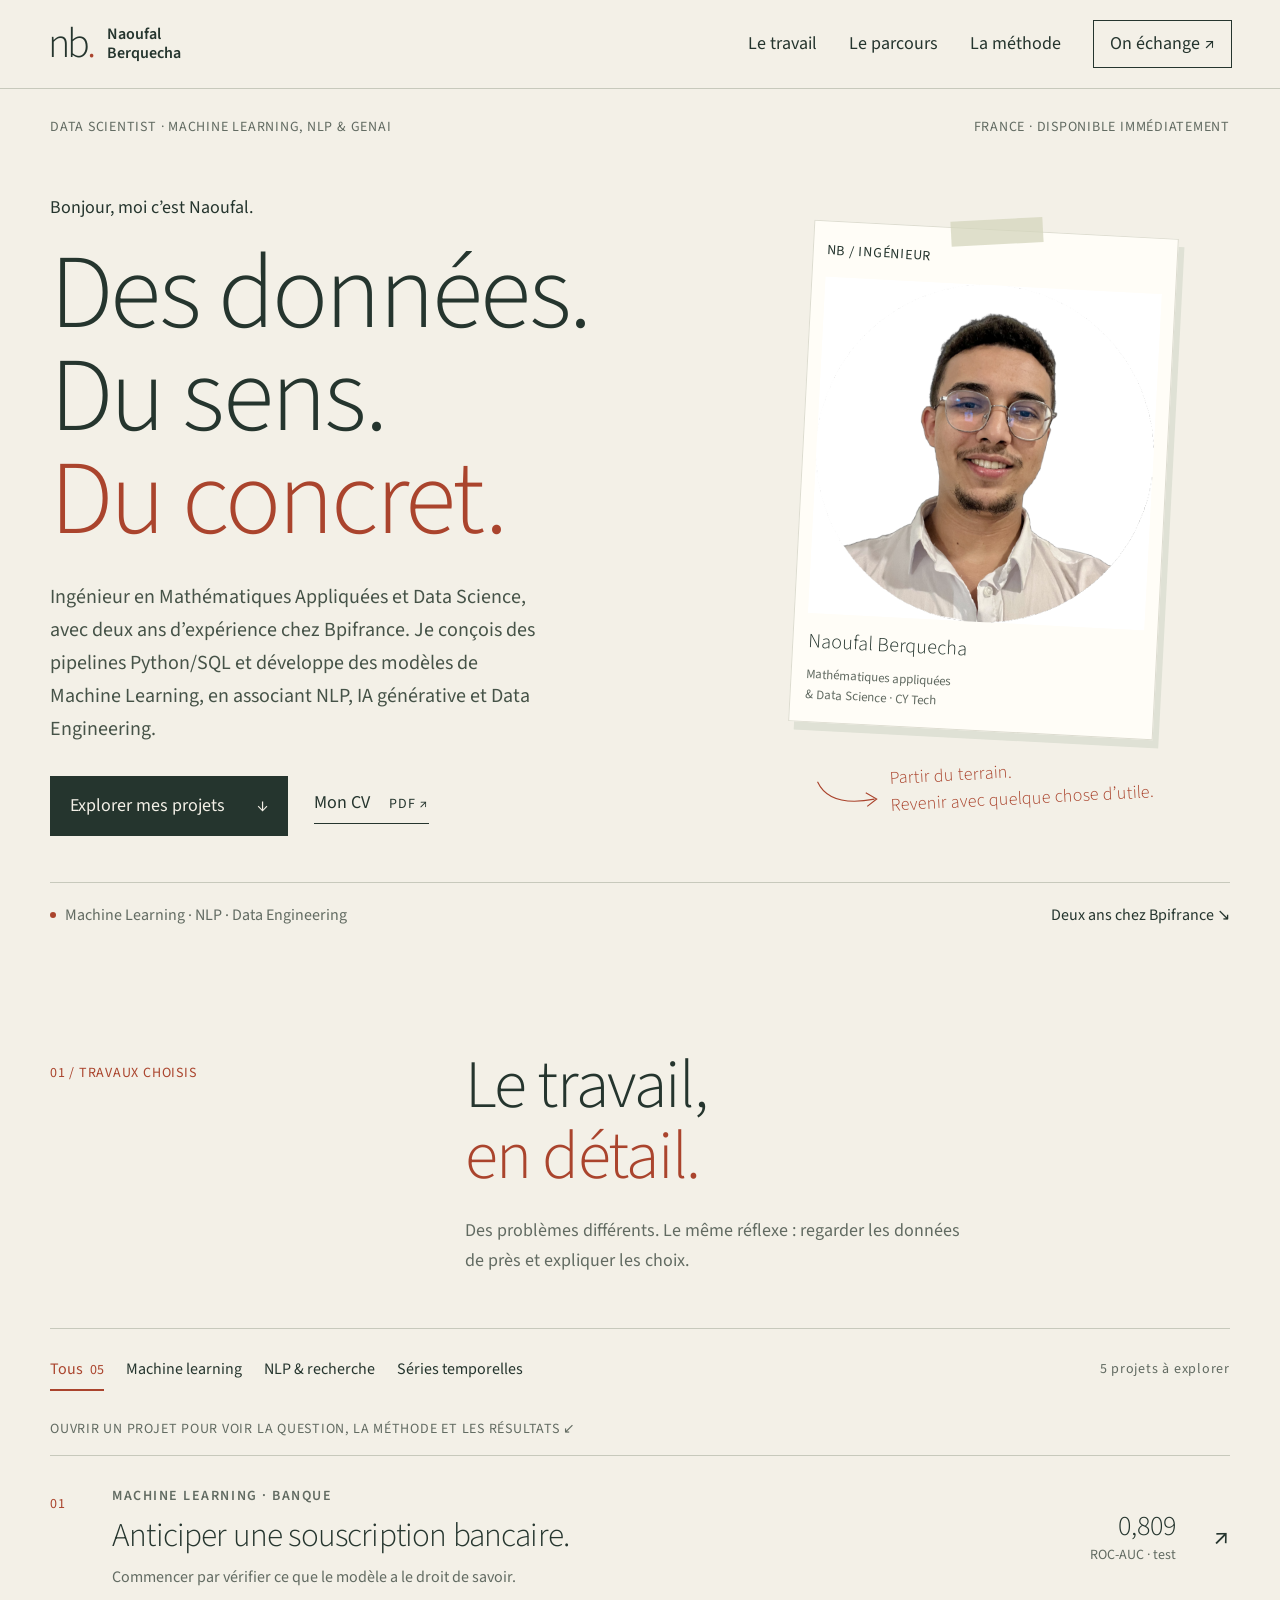
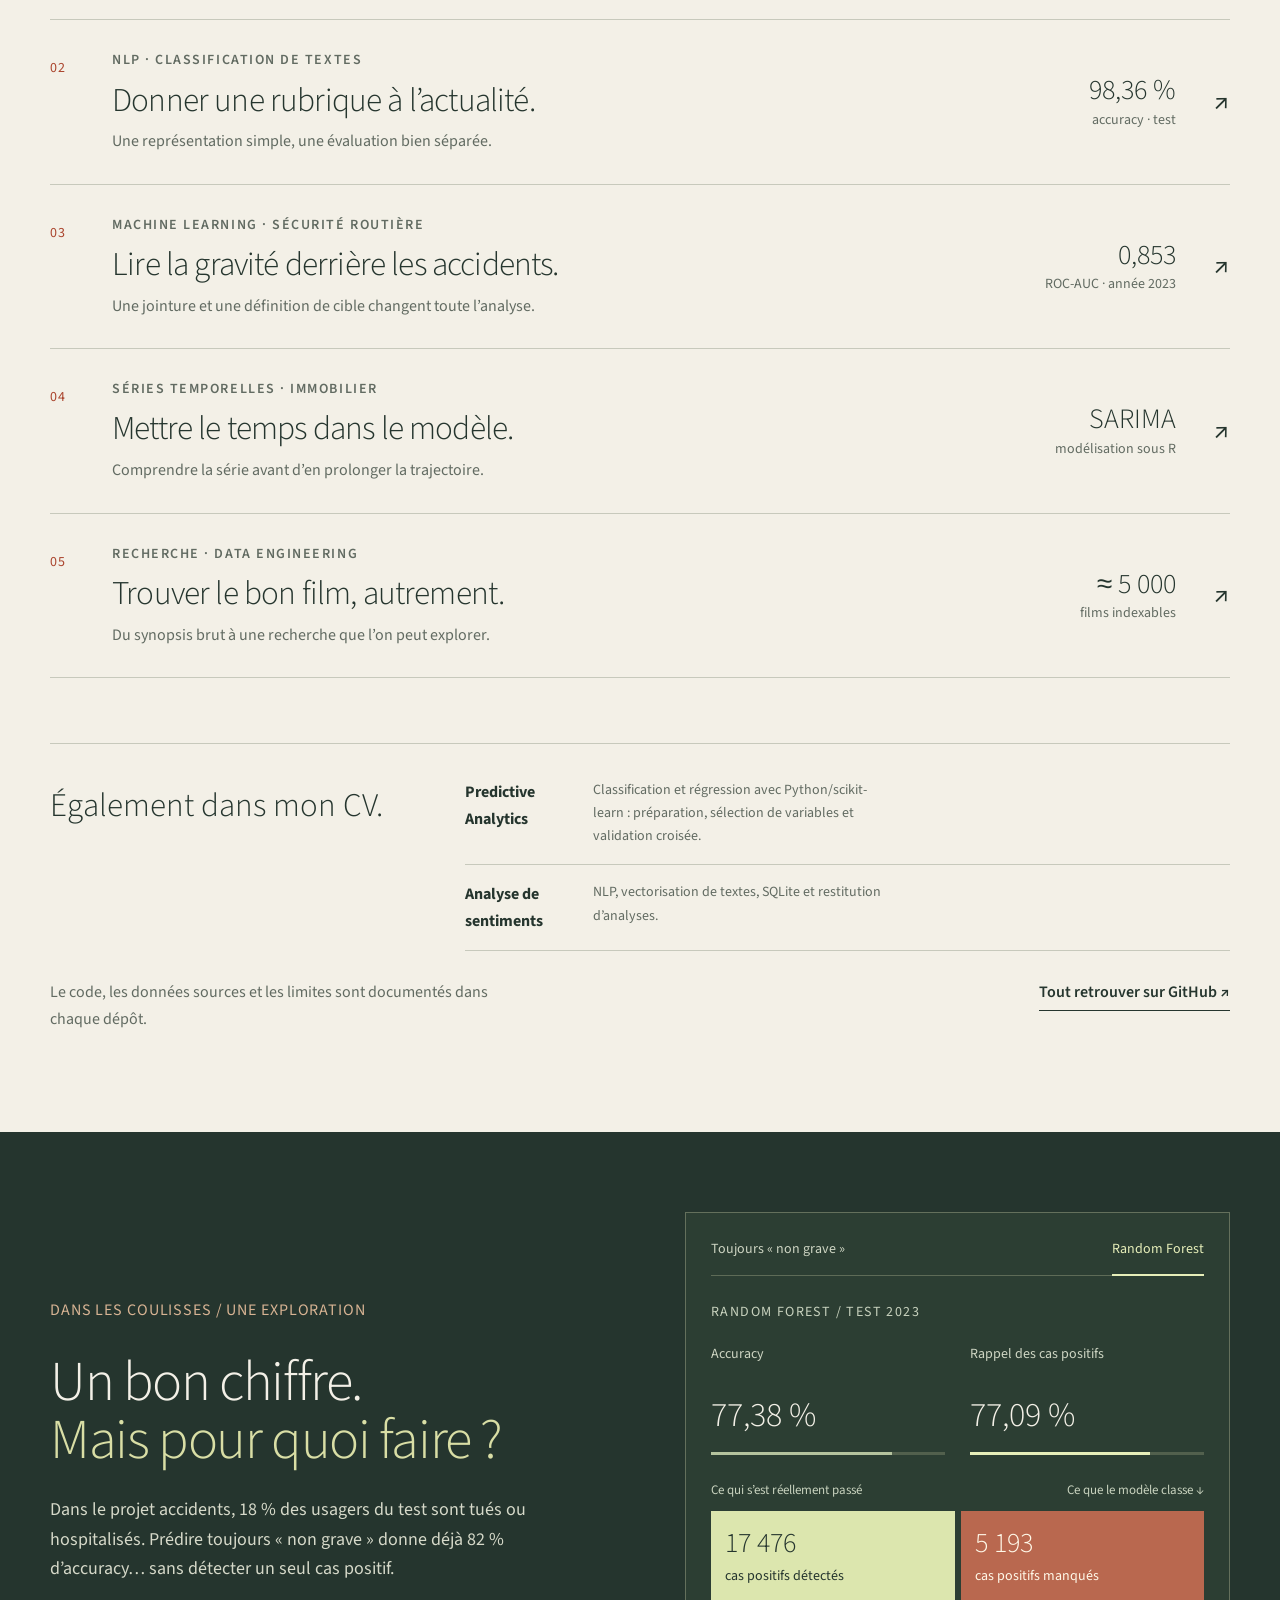
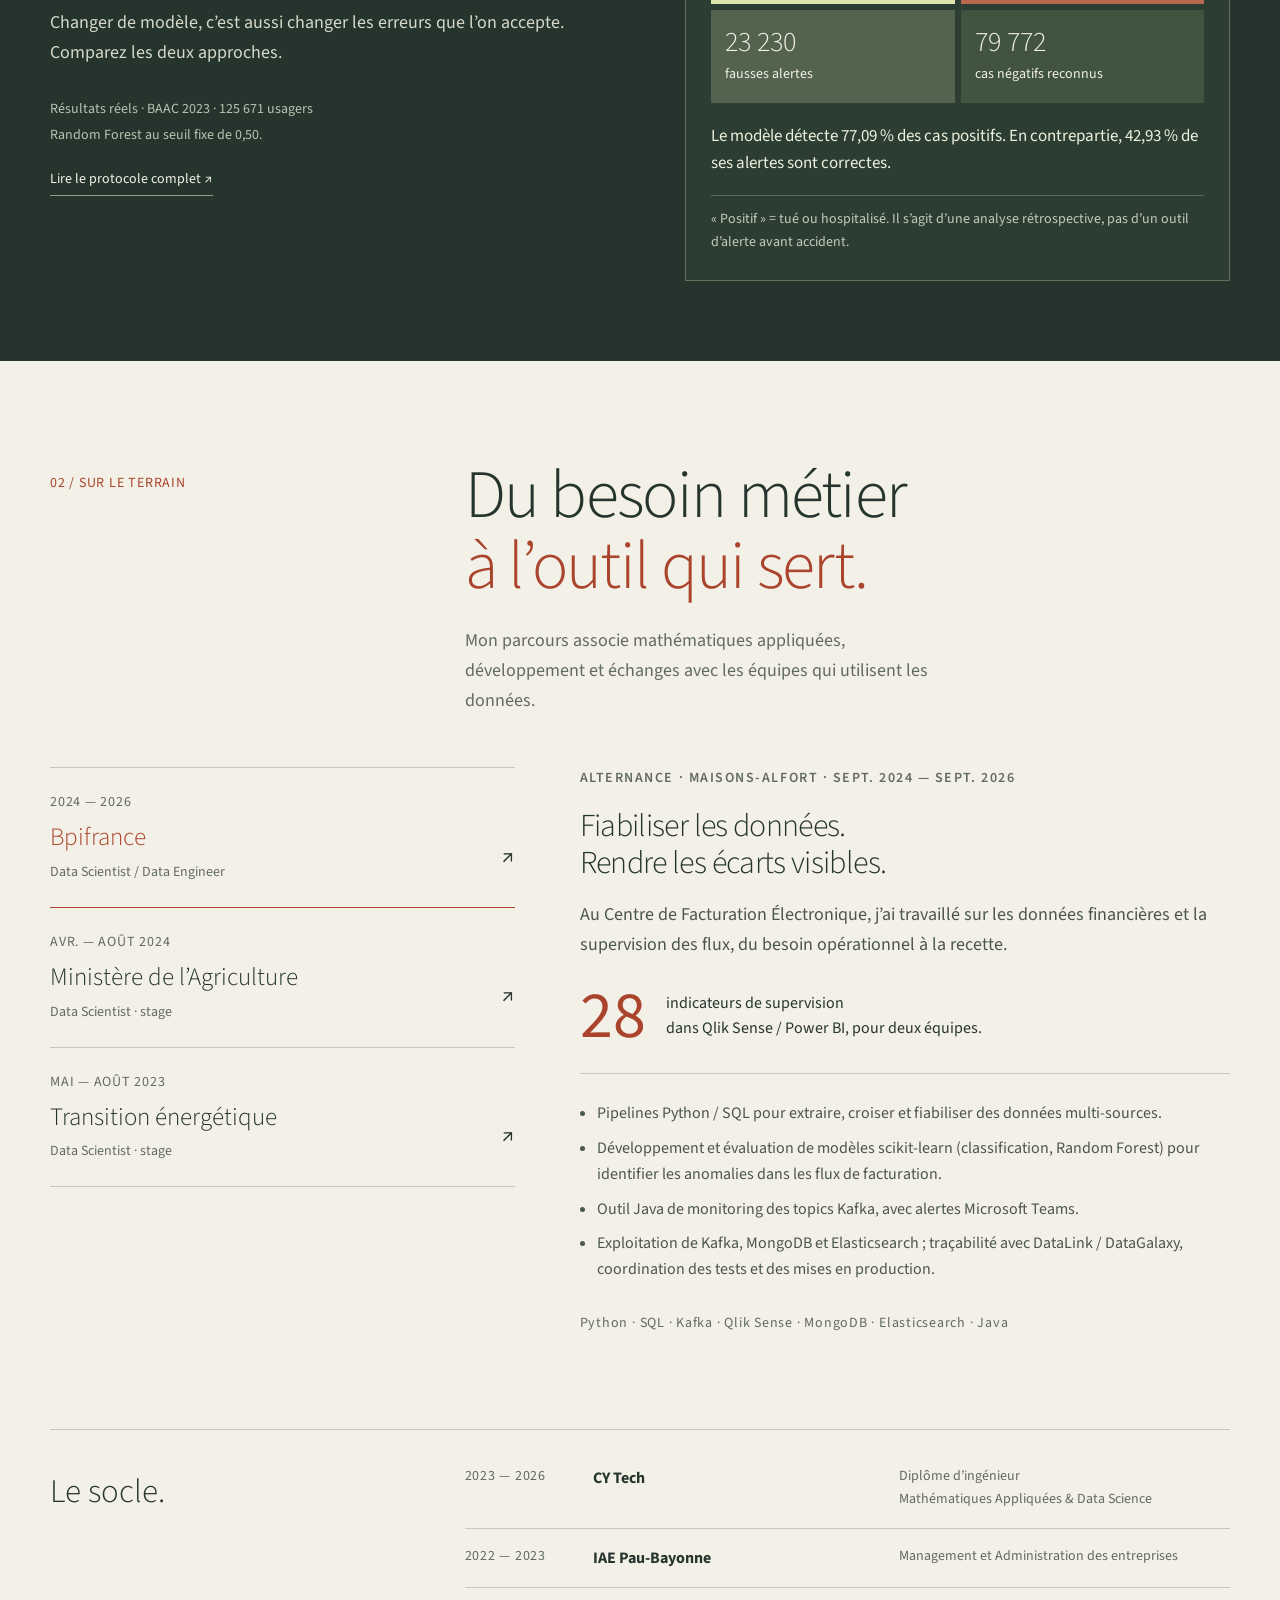
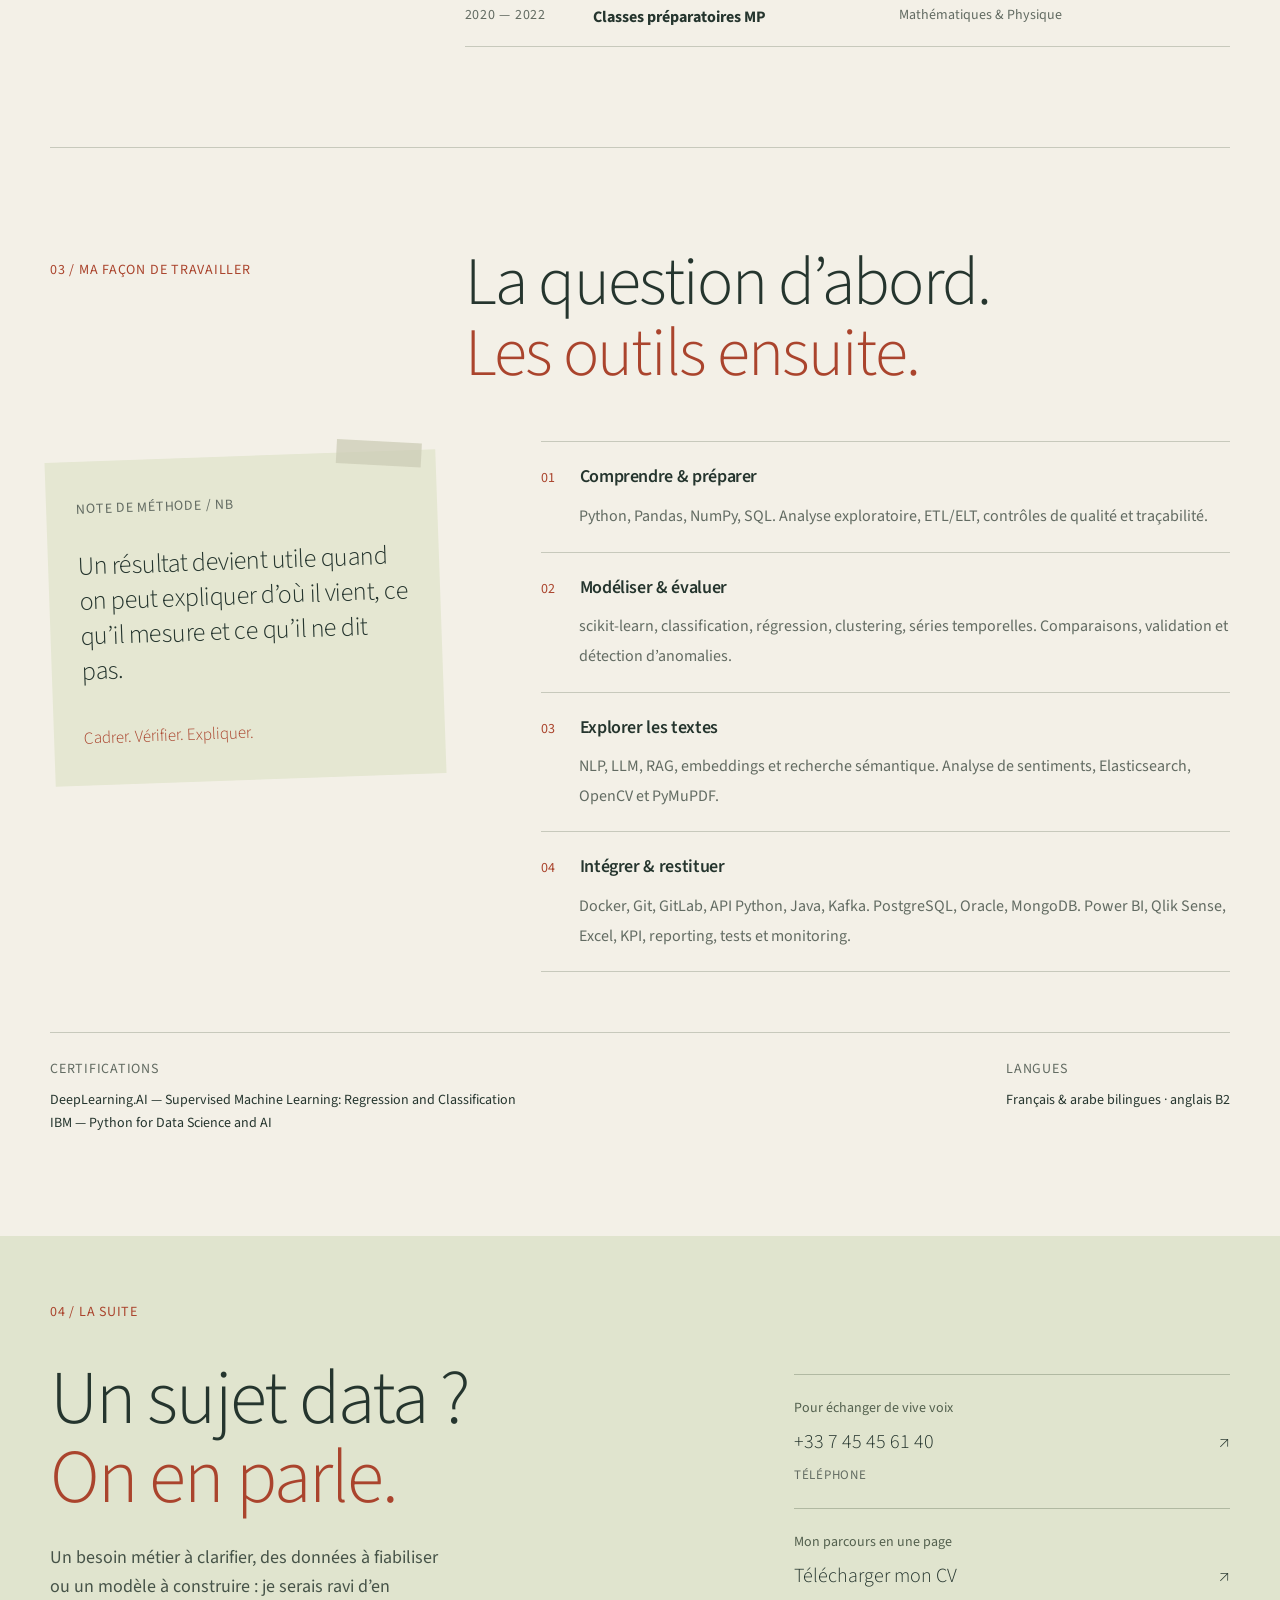
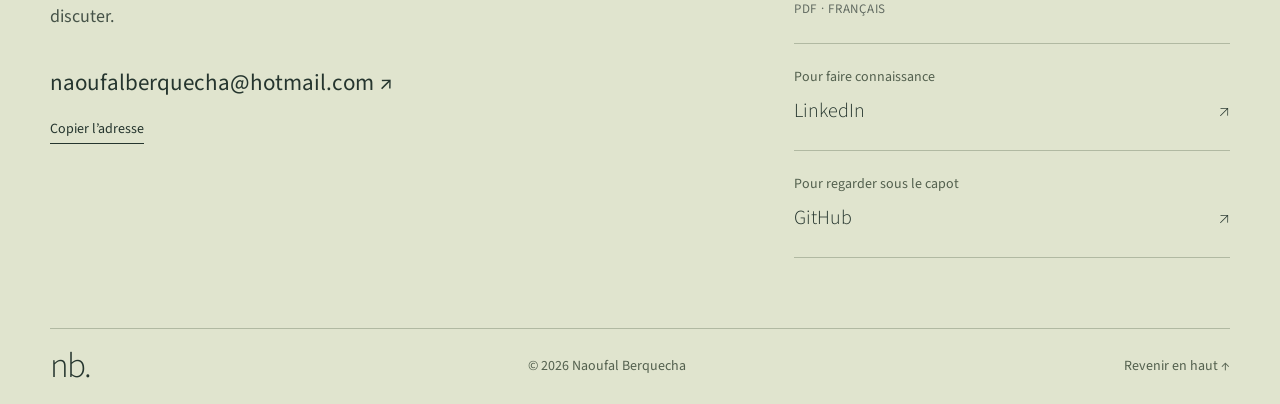
==== commit 765d42cd: "Update portfolio and downloadable CV from October 30 resume" ====
--- a/index.html
+++ b/index.html
@@ -20,7 +20,7 @@
   <meta property="og:type" content="website">
   <meta property="og:title" content="Naoufal Berquecha — Data Science, Machine Learning & Data Engineering">
   <meta property="og:description" content="Data Scientist. Des études de cas, des résultats expliqués et une approche qui part du besoin métier.">
-  <title>Naoufal Berquecha — Data Scientist & Ingénieur Data</title>
+  <title>Naoufal Berquecha — Data Scientist | Machine Learning, NLP & GenAI</title>
   <link rel="icon" type="image/svg+xml" href="assets/favicon.svg">
   <link rel="stylesheet" href="styles.css">
   <script src="script.js" defer></script>
@@ -34,7 +34,7 @@
       "name": "Naoufal Berquecha",
       "url": "https://naoufalber.github.io/Naoufal-Berquecha-Portfolio/",
       "image": "https://naoufalber.github.io/Naoufal-Berquecha-Portfolio/assets/portrait.jpg",
-      "jobTitle": "Data Scientist & Ingénieur Data",
+      "jobTitle": "Data Scientist | Machine Learning, NLP & GenAI",
       "sameAs": [
         "https://github.com/naoufalber",
         "https://www.linkedin.com/in/naoufal-berquecha-56840618b/"
@@ -75,9 +75,9 @@
   </header>
   <main id="contenu">
     <section class="hero wrap" id="accueil" aria-labelledby="hero-title">
-      <div class="hero-meta mono"><span>DATA SCIENTIST & INGÉNIEUR DATA</span><span>FRANCE · PORTFOLIO / 2026</span></div>
+      <div class="hero-meta mono"><span>DATA SCIENTIST · MACHINE LEARNING, NLP & GENAI</span><span>FRANCE · DISPONIBLE IMMÉDIATEMENT</span></div>
       <div class="hero-grid">
-        <div class="hero-copy"><p class="intro">Bonjour, moi c’est Naoufal.</p><h1 id="hero-title">Des données.<br>Du sens.<br><em>Du concret.</em></h1><p class="hero-description">J’aime comprendre ce qui se passe derrière les chiffres. Puis construire les traitements, les modèles et les outils qui aident à agir.</p><div class="hero-actions"><a class="button" href="#projets">Explorer mes projets <span aria-hidden="true">↓</span></a><a class="underlined" href="Naoufal%20Berquecha%20_%20CV.pdf" download="Naoufal-Berquecha-CV.pdf">Mon CV <span class="mono">PDF ↗</span></a></div></div>
+        <div class="hero-copy"><p class="intro">Bonjour, moi c’est Naoufal.</p><h1 id="hero-title">Des données.<br>Du sens.<br><em>Du concret.</em></h1><p class="hero-description">Ingénieur en Mathématiques Appliquées et Data Science, avec deux ans d’expérience chez Bpifrance. Je conçois des pipelines Python/SQL et développe des modèles de Machine Learning, en associant NLP, IA générative et Data Engineering.</p><div class="hero-actions"><a class="button" href="#projets">Explorer mes projets <span aria-hidden="true">↓</span></a><a class="underlined" href="Naoufal%20Berquecha%20_%20CV.pdf" download="Naoufal-Berquecha-CV.pdf">Mon CV <span class="mono">PDF ↗</span></a></div></div>
         <aside class="hero-aside" aria-label="À propos de Naoufal"><div class="portrait-frame"><span class="portrait-label mono">NB / INGÉNIEUR</span><img src="assets/portrait.jpg" alt="Portrait de Naoufal Berquecha" width="460" height="460" fetchpriority="high"><div class="portrait-caption"><span>Naoufal Berquecha</span><span class="mono">Mathématiques appliquées<br>& Data Science · CY Tech</span></div></div><div class="hand-note"><svg viewBox="0 0 90 55" aria-hidden="true"><path d="M4 9 Q18 44 78 36 M67 27 L81 36 L68 45"/></svg><span>Partir du terrain.<br>Revenir avec quelque chose d’utile.</span></div></aside>
       </div>
       <div class="hero-bottom"><p><span class="status-dot" aria-hidden="true"></span>Machine Learning · NLP · Data Engineering</p><a href="#parcours">Deux ans chez Bpifrance <span aria-hidden="true">↘</span></a></div>
@@ -106,6 +106,7 @@
  <summary><span class="project-number mono">05</span><span class="project-heading"><span class="eyebrow">Recherche · Data engineering</span><span class="project-title">Trouver le bon film, autrement.</span><span class="project-sub">Du synopsis brut à une recherche que l’on peut explorer.</span></span><span class="project-result"><strong>≈ 5 000</strong><small>films indexables</small></span><span class="project-toggle" aria-hidden="true">↗</span></summary>
  <div class="project-body"><div class="case-copy"><h3>La question</h3><p>Comment explorer un catalogue de films par titre, synopsis, genre, réalisateur ou note, même avec une faute de frappe ?</p><h3>La démarche</h3><p>Mapping Elasticsearch, ingestion en bulk, recherche textuelle et floue, filtres et agrégations. Une interface Streamlit complète l’outil en ligne de commande et les vues Kibana.</p><h3>Ce qu’on peut en retenir</h3><p>Le dépôt réunit les scripts d’indexation, les fonctions de recherche, le tableau de bord et les tests. L’environnement Docker et Elasticsearch est nécessaire pour l’exécuter.</p><p class="case-note">Recherche textuelle et floue dans la version consultée. Aucune qualité de recherche sémantique par embeddings n’est revendiquée ici.</p><p class="stack mono">Python / Elasticsearch / Docker / Streamlit</p><a class="text-link" href="https://github.com/naoufalber/cinesearch-elasticsearch" target="_blank" rel="noopener noreferrer">Explorer le code et la méthode <span aria-hidden="true">↗</span></a><p class="authors">Naoufal Berquecha · projet personnel présenté dans le CV</p></div><div class="search-sketch" aria-label="Les étapes du moteur CineSearch"><span class="mono">CINÉSEARCH / INDEX</span><p>Une envie de cinéma.</p><div class="search-line">Incepion <span>→ Inception</span></div><p class="small">Recherche floue · exemple documenté</p><ul><li>Un catalogue structuré</li><li>Des requêtes et des filtres</li><li>Une interface pour explorer</li></ul></div></div>
  </details></div>
+<div class="education"><h3>Également dans mon CV.</h3><ol><li><strong>Predictive Analytics</strong><span>Classification et régression avec Python/scikit-learn : préparation, sélection de variables et validation croisée.</span></li><li><strong>Analyse de sentiments</strong><span>NLP, vectorisation de textes, SQLite et restitution d’analyses.</span></li></ol></div>
       <div class="work-footer"><p>Le code, les données sources et les limites sont documentés dans chaque dépôt.</p><a class="text-link" href="https://github.com/naoufalber" target="_blank" rel="noopener noreferrer">Tout retrouver sur GitHub ↗</a></div>
     </section>
     <section class="lab-section" id="exploration" aria-labelledby="lab-title">
@@ -114,12 +115,12 @@
     </section>
     <section class="experience-section wrap" id="parcours" aria-labelledby="experience-title"><div class="section-head"><p class="section-index mono">02 / SUR LE TERRAIN</p><div><h2 id="experience-title">Du besoin métier<br><em>à l’outil qui sert.</em></h2><p>Mon parcours associe mathématiques appliquées, développement et échanges avec les équipes qui utilisent les données.</p></div></div>
       <div class="experience-layout"><div class="experience-tabs" role="group" aria-label="Choisir une expérience"><button type="button" class="experience-tab" data-experience="bpi" aria-pressed="true"><span class="mono">2024 — 2026</span><strong>Bpifrance</strong><span>Data Scientist / Data Engineer</span><span class="experience-arrow" aria-hidden="true">↗</span></button><button type="button" class="experience-tab" data-experience="agriculture" aria-pressed="false"><span class="mono">AVR. — AOÛT 2024</span><strong>Ministère de l’Agriculture</strong><span>Data Scientist · stage</span><span class="experience-arrow" aria-hidden="true">↗</span></button><button type="button" class="experience-tab" data-experience="energy" aria-pressed="false"><span class="mono">MAI — AOÛT 2023</span><strong>Transition énergétique</strong><span>Data Scientist · stage</span><span class="experience-arrow" aria-hidden="true">↗</span></button></div>
-      <div class="experience-panels"><article class="experience-panel" id="experience-bpi" aria-labelledby="bpi-title"><p class="eyebrow">ALTERNANCE · MAISONS-ALFORT · SEPT. 2024 — SEPT. 2026</p><h3 id="bpi-title">Fiabiliser les données.<br>Rendre les écarts visibles.</h3><p>Au Centre de Facturation Électronique, j’ai travaillé sur les données financières et la supervision des flux, du besoin opérationnel à la recette.</p><div class="experience-stat"><strong>28</strong><span>indicateurs de supervision<br>dans Qlik Sense, pour deux équipes.</span></div><ul><li>Pipelines Python / SQL pour extraire, croiser et fiabiliser des données multi-sources.</li><li>Analyse d’anomalies et recherche des causes racines dans les flux.</li><li>Outil Java de monitoring des topics Kafka, avec alertes Microsoft Teams.</li><li>Traçabilité, documentation des règles métier et accompagnement de la mise en production.</li></ul><p class="stack mono">Python · SQL · Kafka · Qlik Sense · MongoDB · Elasticsearch · Java</p></article>
+      <div class="experience-panels"><article class="experience-panel" id="experience-bpi" aria-labelledby="bpi-title"><p class="eyebrow">ALTERNANCE · MAISONS-ALFORT · SEPT. 2024 — SEPT. 2026</p><h3 id="bpi-title">Fiabiliser les données.<br>Rendre les écarts visibles.</h3><p>Au Centre de Facturation Électronique, j’ai travaillé sur les données financières et la supervision des flux, du besoin opérationnel à la recette.</p><div class="experience-stat"><strong>28</strong><span>indicateurs de supervision<br>dans Qlik Sense / Power BI, pour deux équipes.</span></div><ul><li>Pipelines Python / SQL pour extraire, croiser et fiabiliser des données multi-sources.</li><li>Développement et évaluation de modèles scikit-learn (classification, Random Forest) pour identifier les anomalies dans les flux de facturation.</li><li>Outil Java de monitoring des topics Kafka, avec alertes Microsoft Teams.</li><li>Exploitation de Kafka, MongoDB et Elasticsearch ; traçabilité avec DataLink / DataGalaxy, coordination des tests et des mises en production.</li></ul><p class="stack mono">Python · SQL · Kafka · Qlik Sense · MongoDB · Elasticsearch · Java</p></article>
       <article class="experience-panel" id="experience-agriculture" aria-labelledby="agriculture-title"><p class="eyebrow">STAGE · RABAT · AVRIL — AOÛT 2024</p><h3 id="agriculture-title">Faire confiance aux données<br>avant d’en tirer des conclusions.</h3><p>Au ministère de l’Agriculture, j’ai collecté et consolidé des données multi-sources, puis conduit des analyses statistiques pour les équipes métier.</p><div class="experience-stat"><strong>−18 %</strong><span>de vérifications manuelles<br>grâce aux contrôles automatisés.</span></div><ul><li>Nettoyage et consolidation avec Python, Pandas et SQL.</li><li>Automatisation de contrôles de qualité.</li><li>Construction d’indicateurs et restitution de recommandations.</li></ul><p class="stack mono">Python · Pandas · SQL · Analyse exploratoire · Qualité des données</p></article>
       <article class="experience-panel" id="experience-energy" aria-labelledby="energy-title"><p class="eyebrow">STAGE · RABAT · MAI — AOÛT 2023</p><h3 id="energy-title">Structurer l’information<br>pour mieux la lire.</h3><p>Au ministère de la Transition énergétique, j’ai travaillé sur la préparation de jeux de données et l’analyse de tendances utiles aux équipes métier.</p><ul><li>Structuration et préparation des données.</li><li>Identification de tendances et d’anomalies.</li><li>Formalisation d’analyses et d’indicateurs pour la restitution.</li></ul><p class="stack mono">Analyse de données · Indicateurs · Restitution métier</p></article></div></div>
-      <div class="education"><h3>Le socle.</h3><ol><li><span class="mono">2023 — 2026</span><strong>CY Tech</strong><span>Diplôme d’ingénieur<br>Mathématiques Appliquées & Data Science</span></li><li><span class="mono">2022 — 2023</span><strong>ENSGTI / IAE Pau-Bayonne</strong><span>Génie énergétique & management</span></li><li><span class="mono">2020 — 2022</span><strong>Classes préparatoires MP</strong><span>Mathématiques & Physique</span></li></ol></div>
+      <div class="education"><h3>Le socle.</h3><ol><li><span class="mono">2023 — 2026</span><strong>CY Tech</strong><span>Diplôme d’ingénieur<br>Mathématiques Appliquées & Data Science</span></li><li><span class="mono">2022 — 2023</span><strong>IAE Pau-Bayonne</strong><span>Management et Administration des entreprises</span></li><li><span class="mono">2020 — 2022</span><strong>Classes préparatoires MP</strong><span>Mathématiques & Physique</span></li></ol></div>
     </section>
-    <section class="approach-section wrap" id="approche" aria-labelledby="approach-title"><div class="section-head"><p class="section-index mono">03 / MA FAÇON DE TRAVAILLER</p><div><h2 id="approach-title">La question d’abord.<br><em>Les outils ensuite.</em></h2></div></div><div class="approach-grid"><div class="approach-note"><span class="mono">NOTE DE MÉTHODE / NB</span><p>Un résultat devient utile quand on peut expliquer d’où il vient, ce qu’il mesure et ce qu’il ne dit pas.</p><span class="note-signature">Cadrer. Vérifier. Expliquer.</span></div><dl class="tool-list"><div><dt>01 <span>Comprendre & préparer</span></dt><dd>Python, Pandas, NumPy, SQL. Analyse exploratoire, ETL/ELT, contrôles de qualité et traçabilité.</dd></div><div><dt>02 <span>Modéliser & évaluer</span></dt><dd>scikit-learn, classification, régression, clustering, séries temporelles. Comparaisons, validation et détection d’anomalies.</dd></div><div><dt>03 <span>Explorer les textes</span></dt><dd>NLP, LLM, RAG, embeddings et recherche sémantique. Elasticsearch, OpenCV et PyMuPDF.</dd></div><div><dt>04 <span>Intégrer & restituer</span></dt><dd>Docker, Git, API Python, Java, Kafka. PostgreSQL, Oracle, MongoDB. Power BI, Qlik Sense, tests et monitoring.</dd></div></dl></div><div class="extra-line"><p><span class="mono">CERTIFICATION</span>Python for Data Science and AI</p><p><span class="mono">LANGUES</span>Français & arabe bilingues · anglais B2</p></div></section>
+    <section class="approach-section wrap" id="approche" aria-labelledby="approach-title"><div class="section-head"><p class="section-index mono">03 / MA FAÇON DE TRAVAILLER</p><div><h2 id="approach-title">La question d’abord.<br><em>Les outils ensuite.</em></h2></div></div><div class="approach-grid"><div class="approach-note"><span class="mono">NOTE DE MÉTHODE / NB</span><p>Un résultat devient utile quand on peut expliquer d’où il vient, ce qu’il mesure et ce qu’il ne dit pas.</p><span class="note-signature">Cadrer. Vérifier. Expliquer.</span></div><dl class="tool-list"><div><dt>01 <span>Comprendre & préparer</span></dt><dd>Python, Pandas, NumPy, SQL. Analyse exploratoire, ETL/ELT, contrôles de qualité et traçabilité.</dd></div><div><dt>02 <span>Modéliser & évaluer</span></dt><dd>scikit-learn, classification, régression, clustering, séries temporelles. Comparaisons, validation et détection d’anomalies.</dd></div><div><dt>03 <span>Explorer les textes</span></dt><dd>NLP, LLM, RAG, embeddings et recherche sémantique. Analyse de sentiments, Elasticsearch, OpenCV et PyMuPDF.</dd></div><div><dt>04 <span>Intégrer & restituer</span></dt><dd>Docker, Git, GitLab, API Python, Java, Kafka. PostgreSQL, Oracle, MongoDB. Power BI, Qlik Sense, Excel, KPI, reporting, tests et monitoring.</dd></div></dl></div><div class="extra-line"><p><span class="mono">CERTIFICATIONS</span>DeepLearning.AI — Supervised Machine Learning: Regression and Classification<br>IBM — Python for Data Science and AI</p><p><span class="mono">LANGUES</span>Français & arabe bilingues · anglais B2</p></div></section>
     <section class="contact-section" id="contact" aria-labelledby="contact-title"><div class="wrap"><p class="section-index mono">04 / LA SUITE</p><div class="contact-grid"><div><h2 id="contact-title">Un sujet data ?<br><em>On en parle.</em></h2><p>Un besoin métier à clarifier, des données à fiabiliser ou un modèle à construire : je serais ravi d’en discuter.</p><a class="contact-email" href="mailto:naoufalberquecha@hotmail.com">naoufalberquecha@hotmail.com <span aria-hidden="true">↗</span></a><button class="copy-email js-only" type="button">Copier l’adresse</button><span id="copy-status" class="small" role="status"></span></div><div class="contact-links"><a href="tel:+33745456140" aria-label="Appeler Naoufal au +33 7 45 45 61 40"><span>Pour échanger de vive voix</span><strong>+33 7 45 45 61 40 <span aria-hidden="true">↗</span></strong><small class="mono">TÉLÉPHONE</small></a><a href="Naoufal%20Berquecha%20_%20CV.pdf" download="Naoufal-Berquecha-CV.pdf"><span>Mon parcours en une page</span><strong>Télécharger mon CV <span>↗</span></strong><small class="mono">PDF · FRANÇAIS</small></a><a href="https://www.linkedin.com/in/naoufal-berquecha-56840618b/" target="_blank" rel="noopener noreferrer"><span>Pour faire connaissance</span><strong>LinkedIn <span>↗</span></strong></a><a href="https://github.com/naoufalber" target="_blank" rel="noopener noreferrer"><span>Pour regarder sous le capot</span><strong>GitHub <span>↗</span></strong></a></div></div><footer><a class="footer-brand" href="#accueil">nb.</a><span>© 2026 Naoufal Berquecha</span><a href="#accueil">Revenir en haut ↑</a></footer></div></section>
   </main>
 </body>
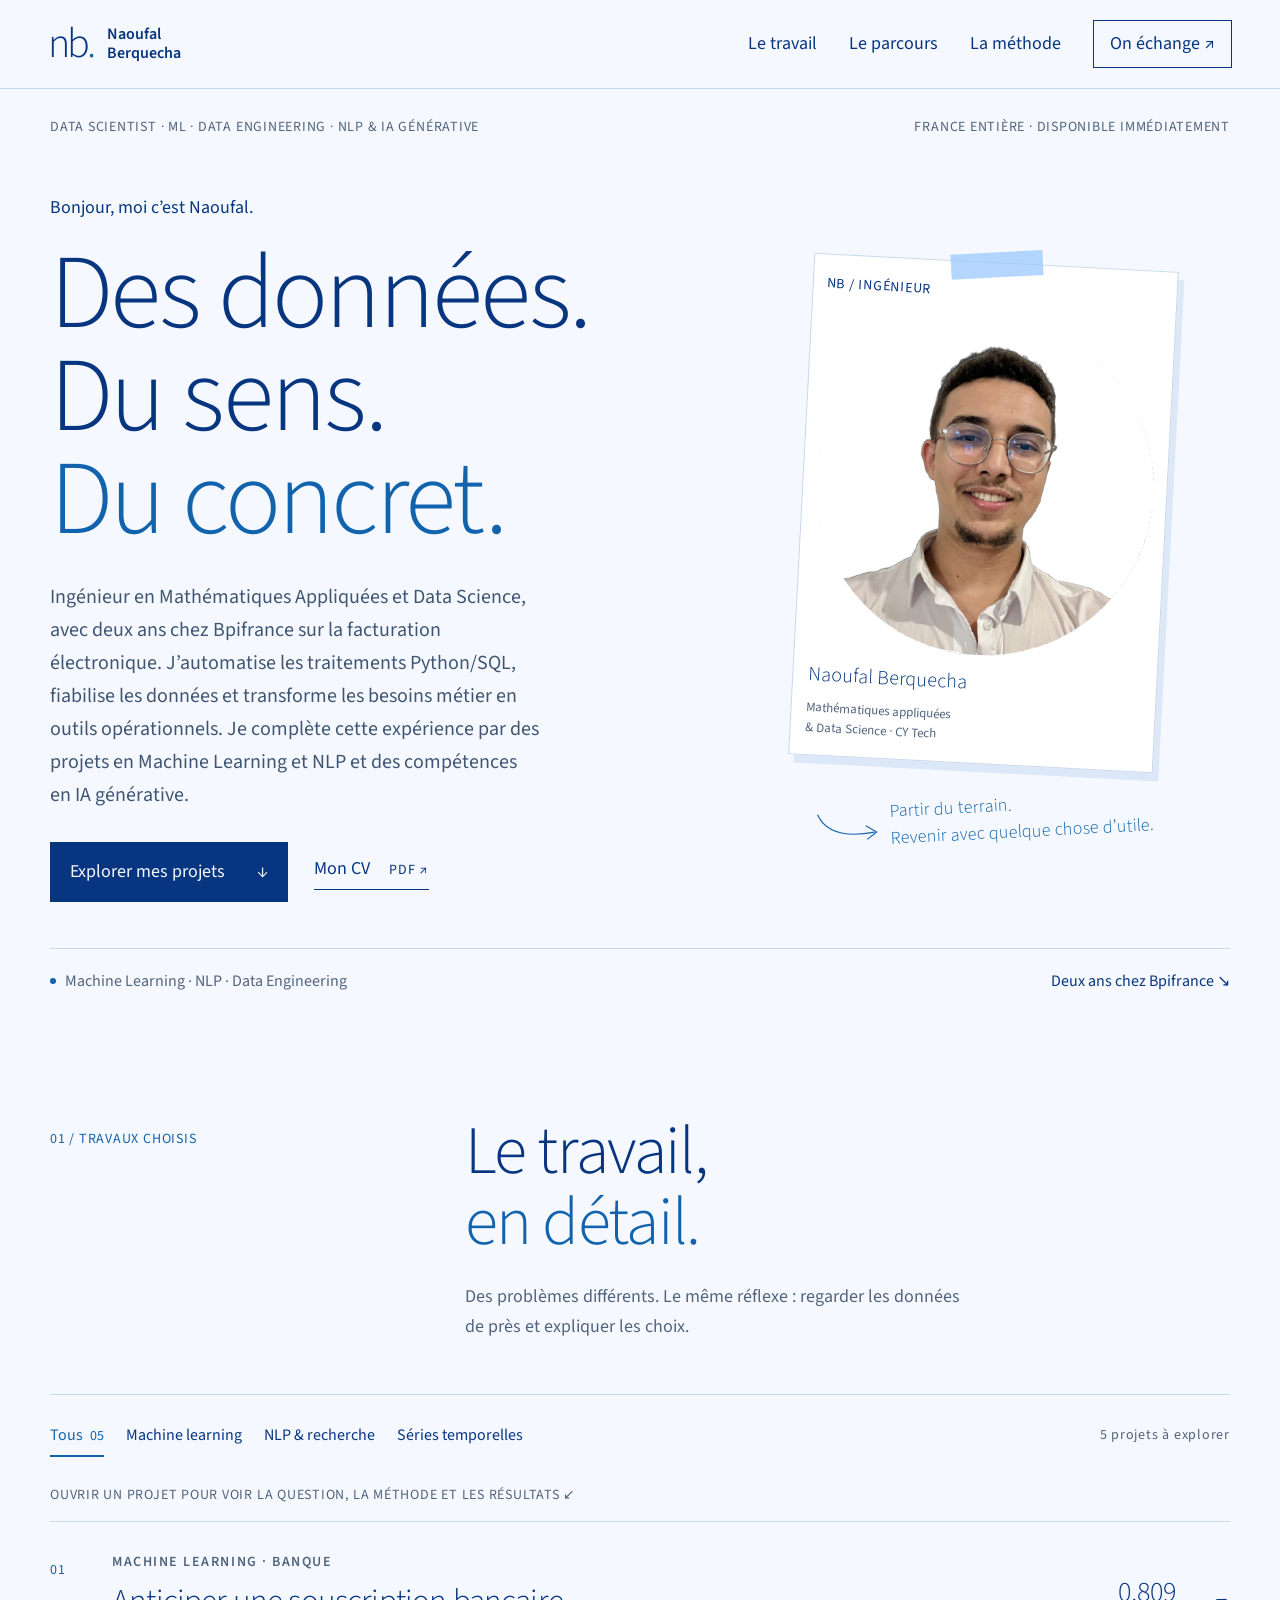
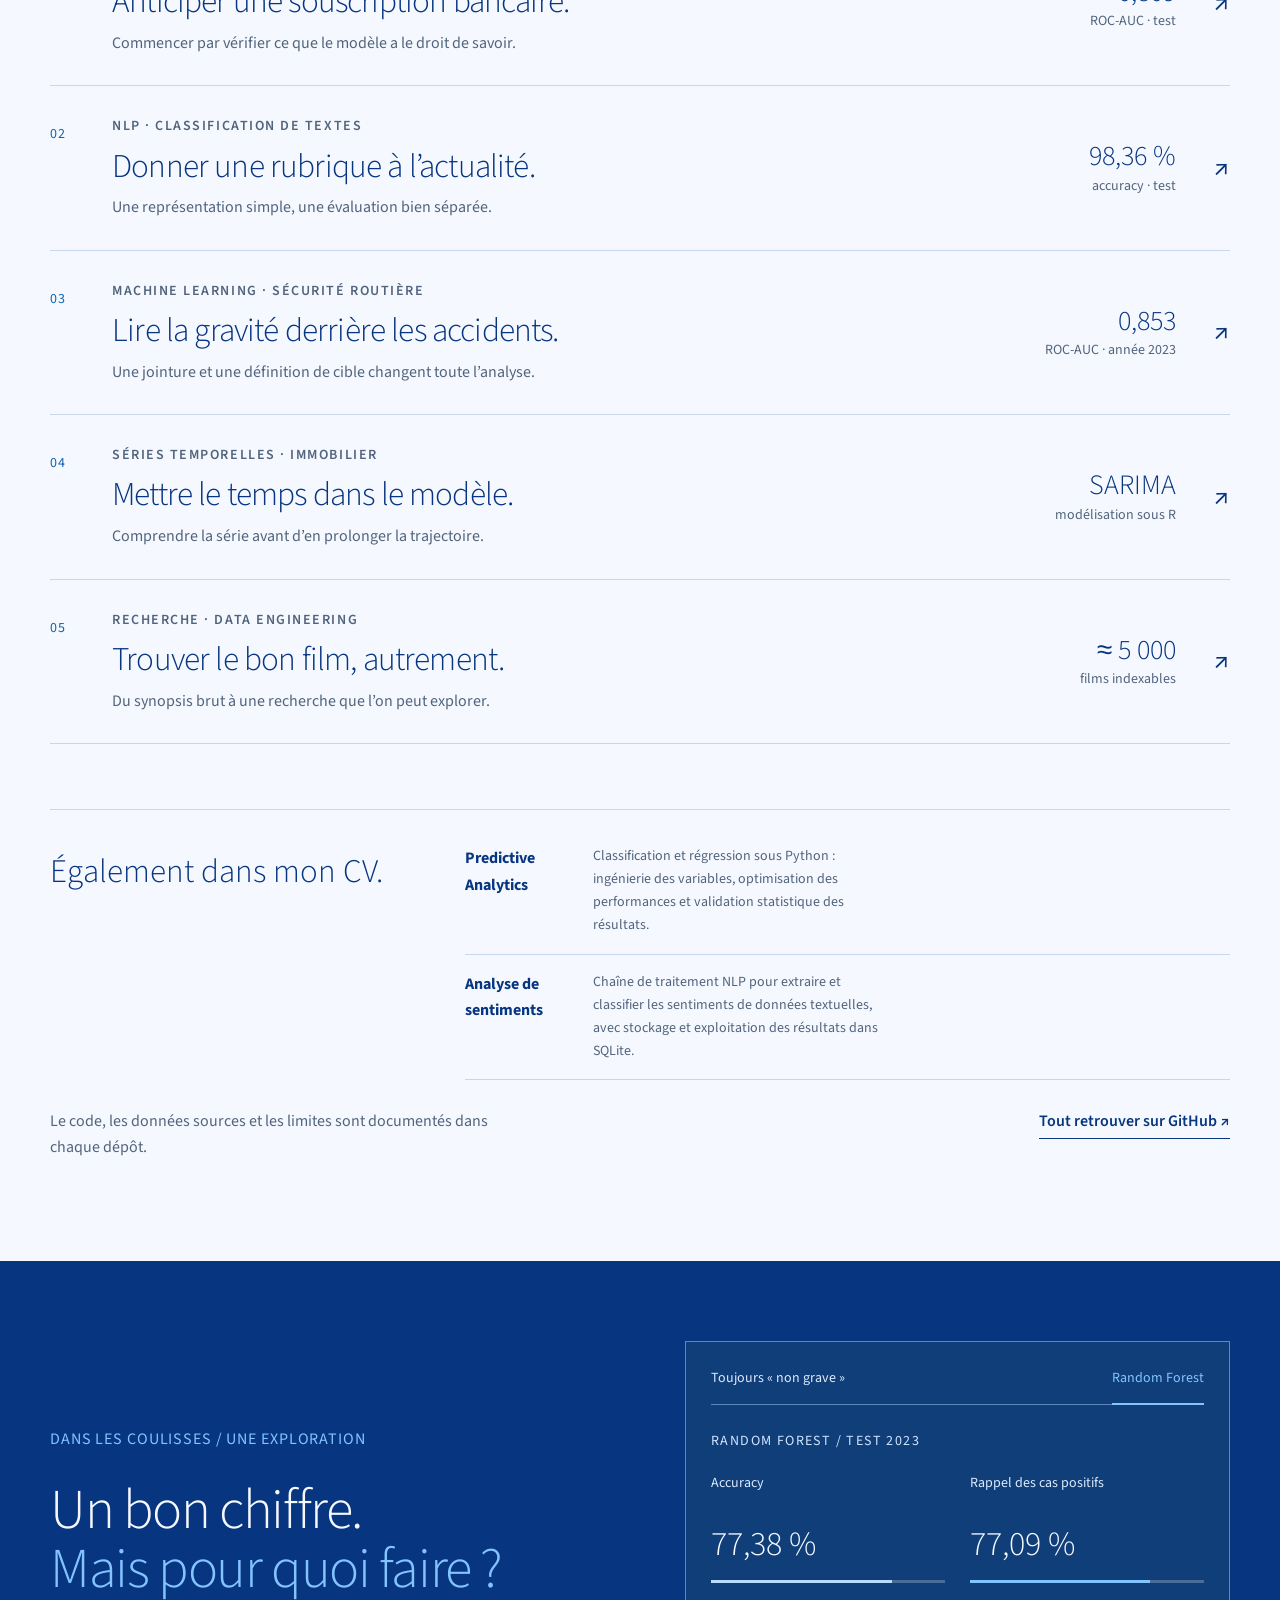
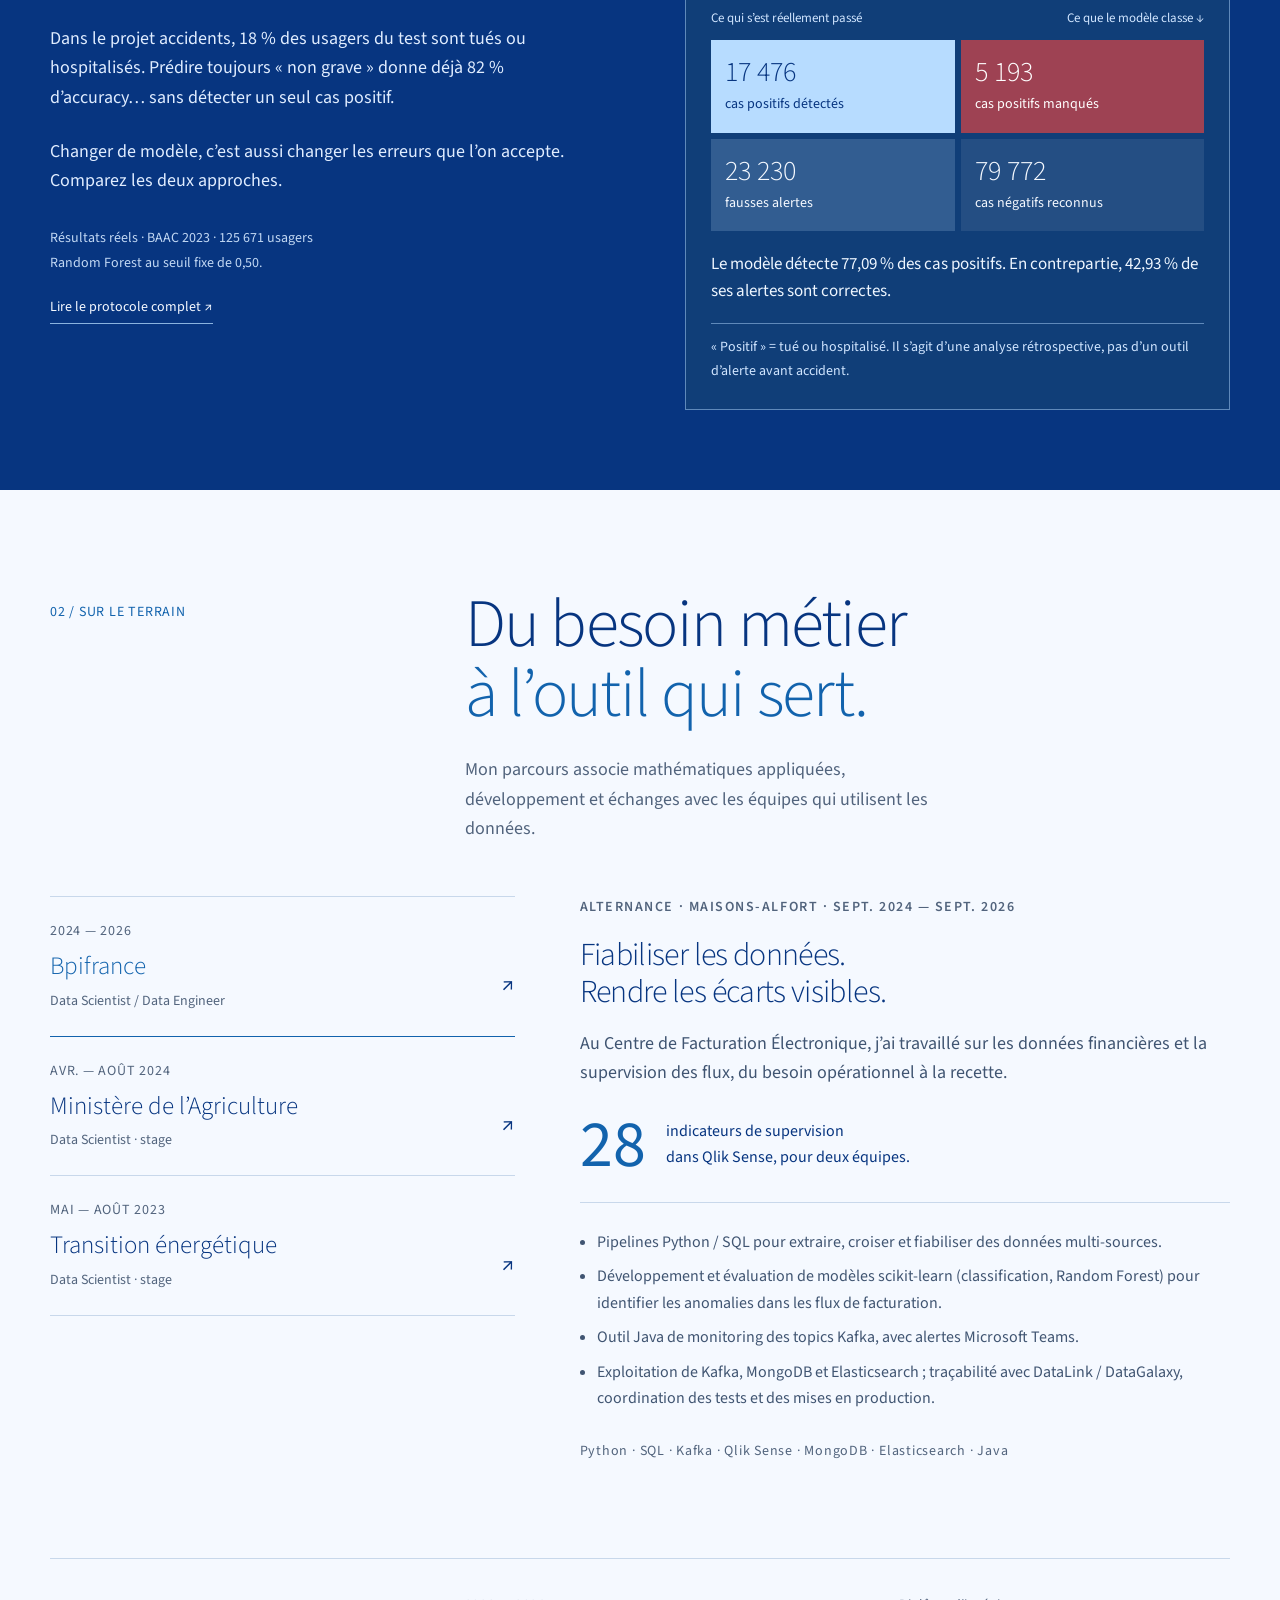
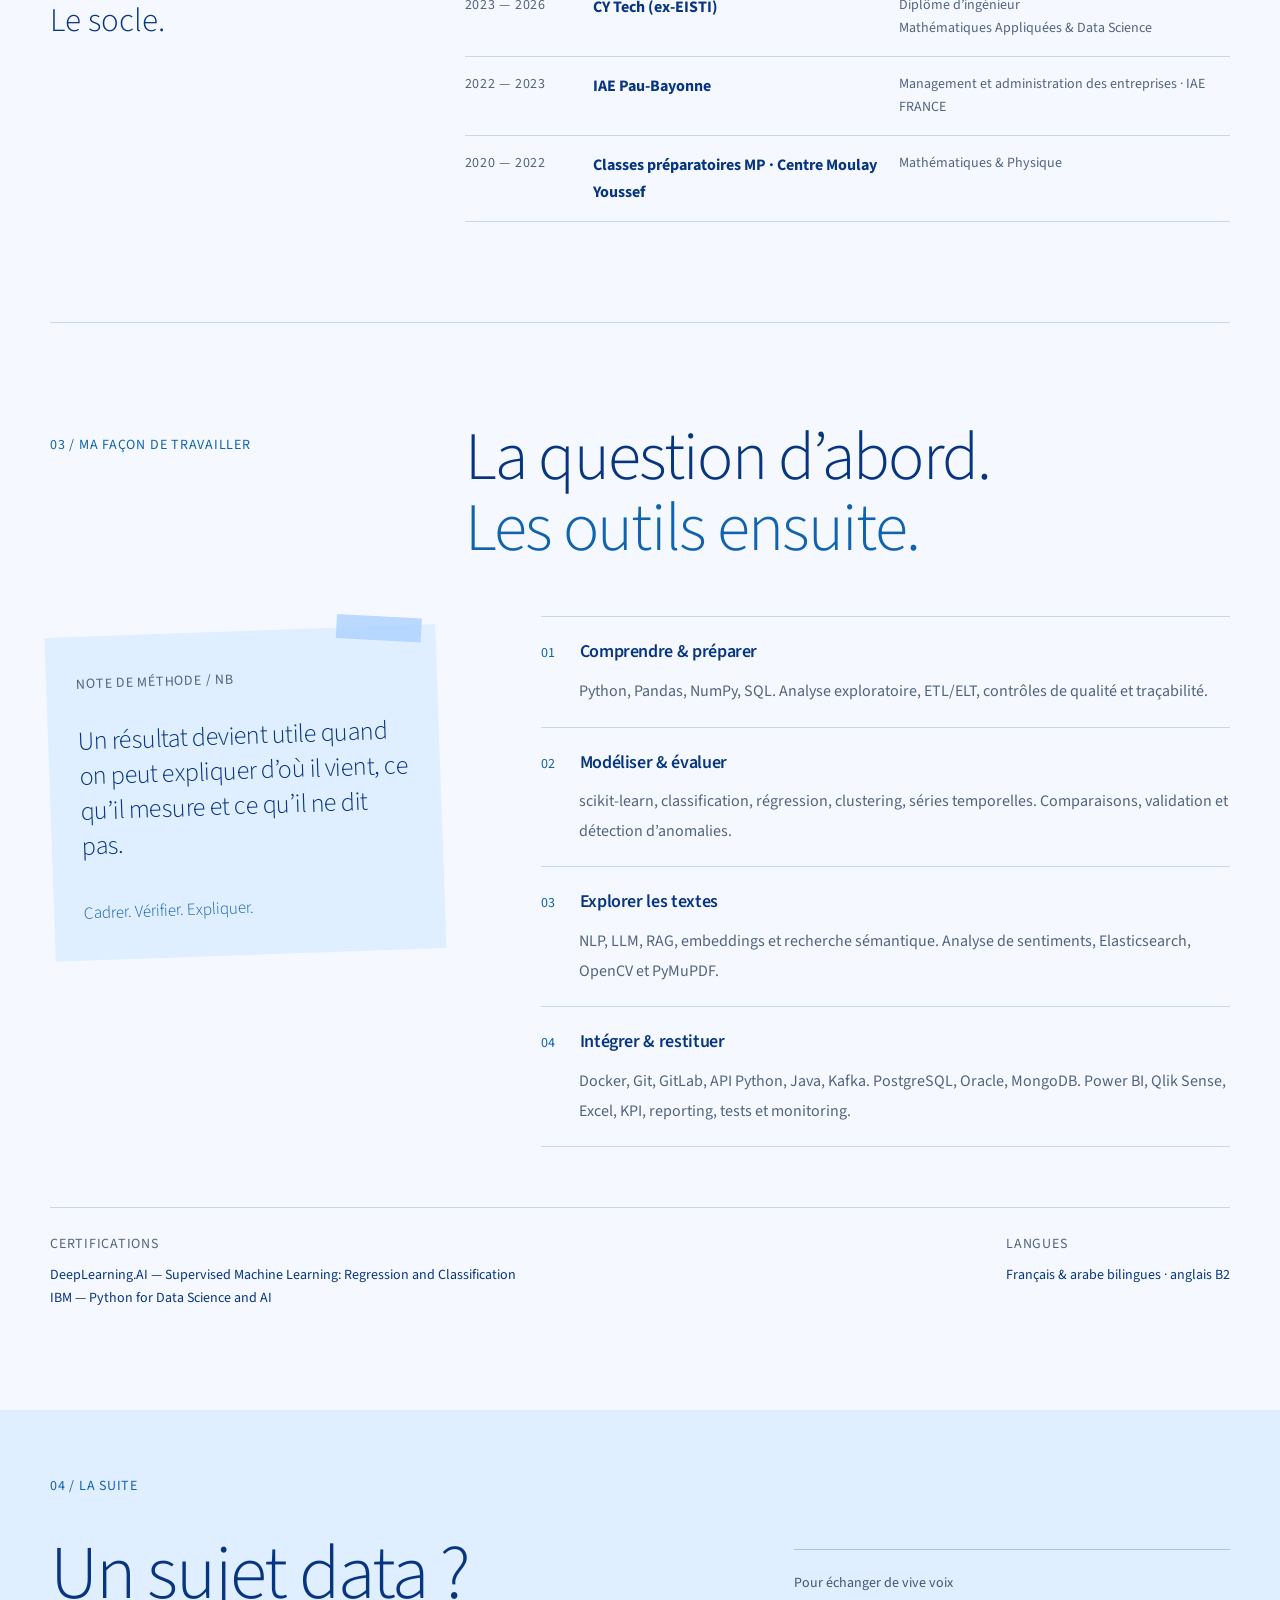
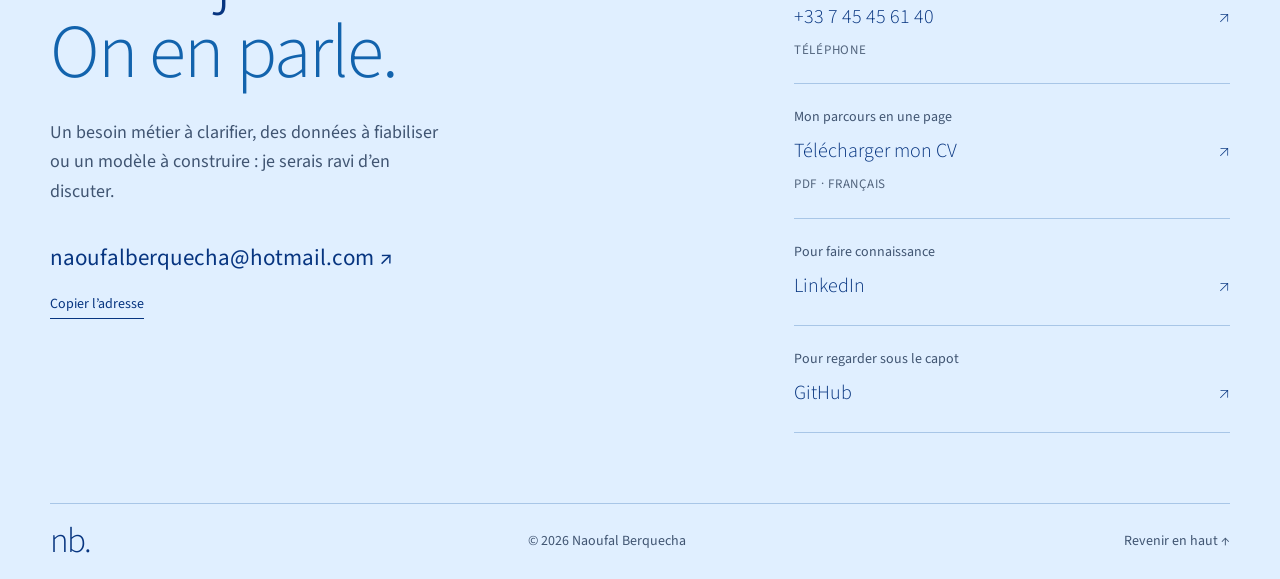
==== commit 6cb6c124: "Refresh portfolio with latest CV and navy/sky blue palette" ====
--- a/index.html
+++ b/index.html
@@ -16,7 +16,7 @@
   <meta name="twitter:title" content="Naoufal Berquecha — Data Science, Machine Learning & Data Engineering">
   <meta name="twitter:description" content="Ingénieur CY Tech, deux ans chez Bpifrance. Projets, méthodes, résultats et code.">
   <meta name="twitter:image" content="https://naoufalber.github.io/Naoufal-Berquecha-Portfolio/assets/portrait.jpg">
-  <meta name="theme-color" content="#f3f0e7">
+  <meta name="theme-color" content="#f5f9ff">
   <meta property="og:type" content="website">
   <meta property="og:title" content="Naoufal Berquecha — Data Science, Machine Learning & Data Engineering">
   <meta property="og:description" content="Data Scientist. Des études de cas, des résultats expliqués et une approche qui part du besoin métier.">
@@ -75,9 +75,9 @@
   </header>
   <main id="contenu">
     <section class="hero wrap" id="accueil" aria-labelledby="hero-title">
-      <div class="hero-meta mono"><span>DATA SCIENTIST · MACHINE LEARNING, NLP & GENAI</span><span>FRANCE · DISPONIBLE IMMÉDIATEMENT</span></div>
+      <div class="hero-meta mono"><span>DATA SCIENTIST · ML · DATA ENGINEERING · NLP & IA GÉNÉRATIVE</span><span>FRANCE ENTIÈRE · DISPONIBLE IMMÉDIATEMENT</span></div>
       <div class="hero-grid">
-        <div class="hero-copy"><p class="intro">Bonjour, moi c’est Naoufal.</p><h1 id="hero-title">Des données.<br>Du sens.<br><em>Du concret.</em></h1><p class="hero-description">Ingénieur en Mathématiques Appliquées et Data Science, avec deux ans d’expérience chez Bpifrance. Je conçois des pipelines Python/SQL et développe des modèles de Machine Learning, en associant NLP, IA générative et Data Engineering.</p><div class="hero-actions"><a class="button" href="#projets">Explorer mes projets <span aria-hidden="true">↓</span></a><a class="underlined" href="Naoufal%20Berquecha%20_%20CV.pdf" download="Naoufal-Berquecha-CV.pdf">Mon CV <span class="mono">PDF ↗</span></a></div></div>
+        <div class="hero-copy"><p class="intro">Bonjour, moi c’est Naoufal.</p><h1 id="hero-title">Des données.<br>Du sens.<br><em>Du concret.</em></h1><p class="hero-description">Ingénieur en Mathématiques Appliquées et Data Science, avec deux ans chez Bpifrance sur la facturation électronique. J’automatise les traitements Python/SQL, fiabilise les données et transforme les besoins métier en outils opérationnels. Je complète cette expérience par des projets en Machine Learning et NLP et des compétences en IA générative.</p><div class="hero-actions"><a class="button" href="#projets">Explorer mes projets <span aria-hidden="true">↓</span></a><a class="underlined" href="Naoufal%20Berquecha%20_%20CV.pdf" download="Naoufal-Berquecha-CV.pdf">Mon CV <span class="mono">PDF ↗</span></a></div></div>
         <aside class="hero-aside" aria-label="À propos de Naoufal"><div class="portrait-frame"><span class="portrait-label mono">NB / INGÉNIEUR</span><img src="assets/portrait.jpg" alt="Portrait de Naoufal Berquecha" width="460" height="460" fetchpriority="high"><div class="portrait-caption"><span>Naoufal Berquecha</span><span class="mono">Mathématiques appliquées<br>& Data Science · CY Tech</span></div></div><div class="hand-note"><svg viewBox="0 0 90 55" aria-hidden="true"><path d="M4 9 Q18 44 78 36 M67 27 L81 36 L68 45"/></svg><span>Partir du terrain.<br>Revenir avec quelque chose d’utile.</span></div></aside>
       </div>
       <div class="hero-bottom"><p><span class="status-dot" aria-hidden="true"></span>Machine Learning · NLP · Data Engineering</p><a href="#parcours">Deux ans chez Bpifrance <span aria-hidden="true">↘</span></a></div>
@@ -106,7 +106,7 @@
  <summary><span class="project-number mono">05</span><span class="project-heading"><span class="eyebrow">Recherche · Data engineering</span><span class="project-title">Trouver le bon film, autrement.</span><span class="project-sub">Du synopsis brut à une recherche que l’on peut explorer.</span></span><span class="project-result"><strong>≈ 5 000</strong><small>films indexables</small></span><span class="project-toggle" aria-hidden="true">↗</span></summary>
  <div class="project-body"><div class="case-copy"><h3>La question</h3><p>Comment explorer un catalogue de films par titre, synopsis, genre, réalisateur ou note, même avec une faute de frappe ?</p><h3>La démarche</h3><p>Mapping Elasticsearch, ingestion en bulk, recherche textuelle et floue, filtres et agrégations. Une interface Streamlit complète l’outil en ligne de commande et les vues Kibana.</p><h3>Ce qu’on peut en retenir</h3><p>Le dépôt réunit les scripts d’indexation, les fonctions de recherche, le tableau de bord et les tests. L’environnement Docker et Elasticsearch est nécessaire pour l’exécuter.</p><p class="case-note">Recherche textuelle et floue dans la version consultée. Aucune qualité de recherche sémantique par embeddings n’est revendiquée ici.</p><p class="stack mono">Python / Elasticsearch / Docker / Streamlit</p><a class="text-link" href="https://github.com/naoufalber/cinesearch-elasticsearch" target="_blank" rel="noopener noreferrer">Explorer le code et la méthode <span aria-hidden="true">↗</span></a><p class="authors">Naoufal Berquecha · projet personnel présenté dans le CV</p></div><div class="search-sketch" aria-label="Les étapes du moteur CineSearch"><span class="mono">CINÉSEARCH / INDEX</span><p>Une envie de cinéma.</p><div class="search-line">Incepion <span>→ Inception</span></div><p class="small">Recherche floue · exemple documenté</p><ul><li>Un catalogue structuré</li><li>Des requêtes et des filtres</li><li>Une interface pour explorer</li></ul></div></div>
  </details></div>
-<div class="education"><h3>Également dans mon CV.</h3><ol><li><strong>Predictive Analytics</strong><span>Classification et régression avec Python/scikit-learn : préparation, sélection de variables et validation croisée.</span></li><li><strong>Analyse de sentiments</strong><span>NLP, vectorisation de textes, SQLite et restitution d’analyses.</span></li></ol></div>
+<div class="education"><h3>Également dans mon CV.</h3><ol><li><strong>Predictive Analytics</strong><span>Classification et régression sous Python : ingénierie des variables, optimisation des performances et validation statistique des résultats.</span></li><li><strong>Analyse de sentiments</strong><span>Chaîne de traitement NLP pour extraire et classifier les sentiments de données textuelles, avec stockage et exploitation des résultats dans SQLite.</span></li></ol></div>
       <div class="work-footer"><p>Le code, les données sources et les limites sont documentés dans chaque dépôt.</p><a class="text-link" href="https://github.com/naoufalber" target="_blank" rel="noopener noreferrer">Tout retrouver sur GitHub ↗</a></div>
     </section>
     <section class="lab-section" id="exploration" aria-labelledby="lab-title">
@@ -115,10 +115,10 @@
     </section>
     <section class="experience-section wrap" id="parcours" aria-labelledby="experience-title"><div class="section-head"><p class="section-index mono">02 / SUR LE TERRAIN</p><div><h2 id="experience-title">Du besoin métier<br><em>à l’outil qui sert.</em></h2><p>Mon parcours associe mathématiques appliquées, développement et échanges avec les équipes qui utilisent les données.</p></div></div>
       <div class="experience-layout"><div class="experience-tabs" role="group" aria-label="Choisir une expérience"><button type="button" class="experience-tab" data-experience="bpi" aria-pressed="true"><span class="mono">2024 — 2026</span><strong>Bpifrance</strong><span>Data Scientist / Data Engineer</span><span class="experience-arrow" aria-hidden="true">↗</span></button><button type="button" class="experience-tab" data-experience="agriculture" aria-pressed="false"><span class="mono">AVR. — AOÛT 2024</span><strong>Ministère de l’Agriculture</strong><span>Data Scientist · stage</span><span class="experience-arrow" aria-hidden="true">↗</span></button><button type="button" class="experience-tab" data-experience="energy" aria-pressed="false"><span class="mono">MAI — AOÛT 2023</span><strong>Transition énergétique</strong><span>Data Scientist · stage</span><span class="experience-arrow" aria-hidden="true">↗</span></button></div>
-      <div class="experience-panels"><article class="experience-panel" id="experience-bpi" aria-labelledby="bpi-title"><p class="eyebrow">ALTERNANCE · MAISONS-ALFORT · SEPT. 2024 — SEPT. 2026</p><h3 id="bpi-title">Fiabiliser les données.<br>Rendre les écarts visibles.</h3><p>Au Centre de Facturation Électronique, j’ai travaillé sur les données financières et la supervision des flux, du besoin opérationnel à la recette.</p><div class="experience-stat"><strong>28</strong><span>indicateurs de supervision<br>dans Qlik Sense / Power BI, pour deux équipes.</span></div><ul><li>Pipelines Python / SQL pour extraire, croiser et fiabiliser des données multi-sources.</li><li>Développement et évaluation de modèles scikit-learn (classification, Random Forest) pour identifier les anomalies dans les flux de facturation.</li><li>Outil Java de monitoring des topics Kafka, avec alertes Microsoft Teams.</li><li>Exploitation de Kafka, MongoDB et Elasticsearch ; traçabilité avec DataLink / DataGalaxy, coordination des tests et des mises en production.</li></ul><p class="stack mono">Python · SQL · Kafka · Qlik Sense · MongoDB · Elasticsearch · Java</p></article>
+      <div class="experience-panels"><article class="experience-panel" id="experience-bpi" aria-labelledby="bpi-title"><p class="eyebrow">ALTERNANCE · MAISONS-ALFORT · SEPT. 2024 — SEPT. 2026</p><h3 id="bpi-title">Fiabiliser les données.<br>Rendre les écarts visibles.</h3><p>Au Centre de Facturation Électronique, j’ai travaillé sur les données financières et la supervision des flux, du besoin opérationnel à la recette.</p><div class="experience-stat"><strong>28</strong><span>indicateurs de supervision<br>dans Qlik Sense, pour deux équipes.</span></div><ul><li>Pipelines Python / SQL pour extraire, croiser et fiabiliser des données multi-sources.</li><li>Développement et évaluation de modèles scikit-learn (classification, Random Forest) pour identifier les anomalies dans les flux de facturation.</li><li>Outil Java de monitoring des topics Kafka, avec alertes Microsoft Teams.</li><li>Exploitation de Kafka, MongoDB et Elasticsearch ; traçabilité avec DataLink / DataGalaxy, coordination des tests et des mises en production.</li></ul><p class="stack mono">Python · SQL · Kafka · Qlik Sense · MongoDB · Elasticsearch · Java</p></article>
       <article class="experience-panel" id="experience-agriculture" aria-labelledby="agriculture-title"><p class="eyebrow">STAGE · RABAT · AVRIL — AOÛT 2024</p><h3 id="agriculture-title">Faire confiance aux données<br>avant d’en tirer des conclusions.</h3><p>Au ministère de l’Agriculture, j’ai collecté et consolidé des données multi-sources, puis conduit des analyses statistiques pour les équipes métier.</p><div class="experience-stat"><strong>−18 %</strong><span>de vérifications manuelles<br>grâce aux contrôles automatisés.</span></div><ul><li>Nettoyage et consolidation avec Python, Pandas et SQL.</li><li>Automatisation de contrôles de qualité.</li><li>Construction d’indicateurs et restitution de recommandations.</li></ul><p class="stack mono">Python · Pandas · SQL · Analyse exploratoire · Qualité des données</p></article>
       <article class="experience-panel" id="experience-energy" aria-labelledby="energy-title"><p class="eyebrow">STAGE · RABAT · MAI — AOÛT 2023</p><h3 id="energy-title">Structurer l’information<br>pour mieux la lire.</h3><p>Au ministère de la Transition énergétique, j’ai travaillé sur la préparation de jeux de données et l’analyse de tendances utiles aux équipes métier.</p><ul><li>Structuration et préparation des données.</li><li>Identification de tendances et d’anomalies.</li><li>Formalisation d’analyses et d’indicateurs pour la restitution.</li></ul><p class="stack mono">Analyse de données · Indicateurs · Restitution métier</p></article></div></div>
-      <div class="education"><h3>Le socle.</h3><ol><li><span class="mono">2023 — 2026</span><strong>CY Tech</strong><span>Diplôme d’ingénieur<br>Mathématiques Appliquées & Data Science</span></li><li><span class="mono">2022 — 2023</span><strong>IAE Pau-Bayonne</strong><span>Management et Administration des entreprises</span></li><li><span class="mono">2020 — 2022</span><strong>Classes préparatoires MP</strong><span>Mathématiques & Physique</span></li></ol></div>
+      <div class="education"><h3>Le socle.</h3><ol><li><span class="mono">2023 — 2026</span><strong>CY Tech (ex-EISTI)</strong><span>Diplôme d’ingénieur<br>Mathématiques Appliquées & Data Science</span></li><li><span class="mono">2022 — 2023</span><strong>IAE Pau-Bayonne</strong><span>Management et administration des entreprises · IAE FRANCE</span></li><li><span class="mono">2020 — 2022</span><strong>Classes préparatoires MP · Centre Moulay Youssef</strong><span>Mathématiques & Physique</span></li></ol></div>
     </section>
     <section class="approach-section wrap" id="approche" aria-labelledby="approach-title"><div class="section-head"><p class="section-index mono">03 / MA FAÇON DE TRAVAILLER</p><div><h2 id="approach-title">La question d’abord.<br><em>Les outils ensuite.</em></h2></div></div><div class="approach-grid"><div class="approach-note"><span class="mono">NOTE DE MÉTHODE / NB</span><p>Un résultat devient utile quand on peut expliquer d’où il vient, ce qu’il mesure et ce qu’il ne dit pas.</p><span class="note-signature">Cadrer. Vérifier. Expliquer.</span></div><dl class="tool-list"><div><dt>01 <span>Comprendre & préparer</span></dt><dd>Python, Pandas, NumPy, SQL. Analyse exploratoire, ETL/ELT, contrôles de qualité et traçabilité.</dd></div><div><dt>02 <span>Modéliser & évaluer</span></dt><dd>scikit-learn, classification, régression, clustering, séries temporelles. Comparaisons, validation et détection d’anomalies.</dd></div><div><dt>03 <span>Explorer les textes</span></dt><dd>NLP, LLM, RAG, embeddings et recherche sémantique. Analyse de sentiments, Elasticsearch, OpenCV et PyMuPDF.</dd></div><div><dt>04 <span>Intégrer & restituer</span></dt><dd>Docker, Git, GitLab, API Python, Java, Kafka. PostgreSQL, Oracle, MongoDB. Power BI, Qlik Sense, Excel, KPI, reporting, tests et monitoring.</dd></div></dl></div><div class="extra-line"><p><span class="mono">CERTIFICATIONS</span>DeepLearning.AI — Supervised Machine Learning: Regression and Classification<br>IBM — Python for Data Science and AI</p><p><span class="mono">LANGUES</span>Français & arabe bilingues · anglais B2</p></div></section>
     <section class="contact-section" id="contact" aria-labelledby="contact-title"><div class="wrap"><p class="section-index mono">04 / LA SUITE</p><div class="contact-grid"><div><h2 id="contact-title">Un sujet data ?<br><em>On en parle.</em></h2><p>Un besoin métier à clarifier, des données à fiabiliser ou un modèle à construire : je serais ravi d’en discuter.</p><a class="contact-email" href="mailto:naoufalberquecha@hotmail.com">naoufalberquecha@hotmail.com <span aria-hidden="true">↗</span></a><button class="copy-email js-only" type="button">Copier l’adresse</button><span id="copy-status" class="small" role="status"></span></div><div class="contact-links"><a href="tel:+33745456140" aria-label="Appeler Naoufal au +33 7 45 45 61 40"><span>Pour échanger de vive voix</span><strong>+33 7 45 45 61 40 <span aria-hidden="true">↗</span></strong><small class="mono">TÉLÉPHONE</small></a><a href="Naoufal%20Berquecha%20_%20CV.pdf" download="Naoufal-Berquecha-CV.pdf"><span>Mon parcours en une page</span><strong>Télécharger mon CV <span>↗</span></strong><small class="mono">PDF · FRANÇAIS</small></a><a href="https://www.linkedin.com/in/naoufal-berquecha-56840618b/" target="_blank" rel="noopener noreferrer"><span>Pour faire connaissance</span><strong>LinkedIn <span>↗</span></strong></a><a href="https://github.com/naoufalber" target="_blank" rel="noopener noreferrer"><span>Pour regarder sous le capot</span><strong>GitHub <span>↗</span></strong></a></div></div><footer><a class="footer-brand" href="#accueil">nb.</a><span>© 2026 Naoufal Berquecha</span><a href="#accueil">Revenir en haut ↑</a></footer></div></section>
--- a/styles.css
+++ b/styles.css
@@ -1,15 +1,17 @@
 @font-face{font-family:'Portfolio Sans';src:url('assets/portfolio-sans-latin.woff') format('woff');font-style:normal;font-weight:200 900;font-display:swap}
-:root{--paper:#f3f0e7;--white:#fffdf7;--ink:#25352e;--muted:#626b62;--line:#c7c9bc;--rust:#aa442d;--lime:#dce6ae;--sans:'Calibri Light',Calibri,'Portfolio Sans','Segoe UI',Arial,sans-serif;--display:var(--sans)}
+:root{--paper:#f5f9ff;--white:#ffffff;--ink:#073580;--muted:#52647d;--line:#c8d8eb;--rust:#1263ad;--lime:#b7dcff;--sans:'Calibri Light',Calibri,'Portfolio Sans','Segoe UI',Arial,sans-serif;--display:var(--sans)}
 *{box-sizing:border-box}html{scroll-behavior:smooth;scroll-padding-top:110px}body{margin:0;background:var(--paper);color:var(--ink);font-family:var(--sans);font-size:18px;line-height:1.65;-webkit-font-smoothing:antialiased}::selection{background:var(--lime);color:var(--ink)}a{color:inherit;text-decoration:none}button{font:inherit;color:inherit;cursor:pointer}a,button,summary{-webkit-tap-highlight-color:transparent}button{border:0;background:transparent}a:focus-visible,button:focus-visible,summary:focus-visible{outline:3px solid var(--rust);outline-offset:6px}img{max-width:100%;height:auto;display:block}svg{display:block}h1,h2,h3,p{margin:0}h1,h2,h3{font-weight:300}h1,h2{font-family:var(--display);letter-spacing:-.025em;line-height:1.04}h2{font-size:clamp(42px,5.3vw,70px)}h2 em,h1 em{color:var(--rust);font-family:inherit;font-weight:inherit;font-style:normal}p+p{margin-top:16px}.wrap{width:min(1180px,calc(100% - 96px));margin-inline:auto}.mono{font-family:var(--sans);font-size:14px;font-weight:400;letter-spacing:.055em}.eyebrow{font-size:14px;letter-spacing:.11em;text-transform:uppercase;font-weight:600}.small{font-size:18px}.js-only{display:none}.js .js-only{display:flex}[hidden]{display:none!important}.skip-link{position:fixed;z-index:100;top:-100px;left:20px;background:var(--ink);color:white;padding:12px 20px}.skip-link:focus{top:10px}
 .site-header{position:sticky;top:0;z-index:20;display:flex;align-items:center;justify-content:space-between;padding:20px 48px;border-bottom:1px solid var(--line);background:var(--paper)}.brand{display:flex;align-items:center;gap:14px;line-height:1.15;font-size:16px;font-weight:600}.brand-mark{font-family:var(--display);font-weight:300;font-size:42px;letter-spacing:-3px;line-height:1}.brand-mark span{color:var(--rust)}nav{display:flex;align-items:center;gap:32px;font-size:18px}nav a{position:relative}nav a:not(.nav-contact)::after{content:'';position:absolute;height:1px;background:var(--rust);left:0;right:100%;bottom:-5px;transition:right .2s}nav a:hover::after,nav a[aria-current]::after{right:0}.nav-contact{border:1px solid var(--ink);padding:8px 16px}.nav-contact:hover{background:var(--ink);color:var(--paper)}.menu-toggle{display:none!important}
-.hero{padding-top:27px}.hero-meta{display:flex;justify-content:space-between;color:var(--muted);font-size:14px}.hero-grid{display:grid;grid-template-columns:1.3fr 1fr;gap:7%;align-items:center;padding:54px 0 46px}.intro{font-size:18px;margin-bottom:22px}h1{font-size:clamp(70px,8.2vw,108px);line-height:.98}.hero-description{font-size:20px;max-width:490px;margin-top:28px;color:#465348}.hero-actions{display:flex;flex-wrap:wrap;gap:26px;align-items:center;margin-top:30px}.button{display:inline-flex;align-items:center;justify-content:space-between;gap:32px;background:var(--ink);color:var(--paper);font-size:18px;padding:15px 20px;transition:background .2s}.button:hover{background:var(--rust)}.underlined{border-bottom:1px solid var(--ink);font-size:18px;padding-bottom:5px}.underlined .mono{margin-left:15px;font-size:14px}.hero-aside{padding:15px 15px 0 0}.portrait-frame{max-width:365px;margin:auto;background:var(--white);padding:13px 13px 17px;transform:rotate(3deg);box-shadow:6px 8px 0 #dfe1d5;position:relative;border:1px solid #dddcd0}.portrait-frame::before{content:'';width:92px;height:25px;background:#d5d6bd;opacity:.75;position:absolute;top:-11px;left:calc(50% - 46px);transform:rotate(-6deg);z-index:1}.portrait-label{display:block;padding:5px 0 14px;font-size:14px}.portrait-frame img{aspect-ratio:1/1;object-fit:cover;object-position:center;background:#fff;width:100%;filter:grayscale(.12)}.portrait-caption{padding:16px 2px 0;display:flex;flex-direction:column;justify-content:space-between;gap:12px}.portrait-caption>span:first-child{font-family:var(--display);font-weight:300;font-size:20px;line-height:1.2}.portrait-caption .mono{font-size:13px;line-height:1.5;color:var(--muted);text-align:left;letter-spacing:0}.hand-note{display:flex;justify-content:center;margin-top:29px;gap:7px;transform:rotate(-3deg);font:300 18px/1.5 var(--sans);color:var(--rust)}.hand-note svg{width:68px;flex:none;stroke:var(--rust);stroke-width:1.5;fill:none}.hero-bottom{border-top:1px solid var(--line);display:flex;justify-content:space-between;padding:19px 0 23px;gap:16px;font-size:16px;color:var(--muted)}.hero-bottom a{color:var(--ink)}.hero-bottom p{display:flex;align-items:center;gap:9px}.status-dot{width:6px;height:6px;background:var(--rust);display:inline-block;border-radius:50%}
-.work-section,.experience-section,.approach-section{padding-block:100px}.section-head{display:grid;grid-template-columns:1fr 2.1fr;gap:50px;margin-bottom:52px}.section-index{padding-top:11px;color:var(--rust);font-size:14px}.section-head p:not(.section-index){max-width:500px;margin-top:24px;color:var(--muted);font-size:18px}.project-toolbar{flex-wrap:wrap;justify-content:space-between;align-items:center;gap:20px;border-top:1px solid var(--line);padding-top:20px;margin-bottom:27px}.filters{display:flex;gap:22px;flex-wrap:wrap}.filters button{font-size:16px;padding:7px 0;border-bottom:2px solid transparent}.filters button[aria-pressed=true]{border-color:var(--rust);color:var(--rust)}.filters button span{font-size:14px;margin-left:4px}.project-toolbar>p{font-size:14px;white-space:nowrap;color:var(--muted)}.project-instruction{font-size:14px;color:var(--muted);margin-bottom:14px;font-weight:400}.project{border-top:1px solid var(--line);scroll-margin-top:100px}.project:last-child{border-bottom:1px solid var(--line)}.project summary{list-style:none;display:grid;grid-template-columns:42px 1fr 160px 34px;gap:20px;align-items:center;padding:29px 0;cursor:pointer;transition:color .2s}.project summary::-webkit-details-marker{display:none}.project-number{color:var(--rust);align-self:start;margin-top:8px}.project-heading{display:flex;flex-direction:column;gap:8px}.project-heading .eyebrow{font-size:14px;color:var(--muted)}.project-title{font-family:var(--display);font-weight:300;font-size:clamp(24px,2.6vw,34px);letter-spacing:-.025em;line-height:1.2}.project-sub{font-size:16px;color:var(--muted)}.project-result{flex-wrap:wrap;text-align:right;display:flex;flex-direction:column;gap:0}.project-result strong{font-family:var(--display);font-weight:300;font-size:28px;line-height:1.3}.project-result small{font-family:var(--sans);font-size:14px;color:var(--muted)}.project-toggle{font-size:27px;justify-self:end;transition:transform .2s}.project[open] .project-toggle{transform:rotate(90deg);color:var(--rust)}.project summary:hover .project-title{color:var(--rust)}.project[open]{background:rgba(255,253,247,.45)}.project-body{display:grid;grid-template-columns:1fr 1fr;gap:50px;padding:12px 0 42px 62px}.case-copy h3{font-weight:600;font-size:18px;margin:22px 0 6px}.case-copy h3:first-child{margin-top:0}.case-copy p{font-size:18px;color:#4b564c;line-height:1.7}.case-copy .case-note{border-left:2px solid #b8bca9;padding-left:15px;font-size:14px;margin-top:21px}.case-copy .stack{font-size:14px;margin:22px 0 15px;line-height:1.9}.text-link{font-size:16px;font-weight:600;border-bottom:1px solid currentColor;padding-bottom:4px}.text-link:hover{color:var(--rust)}.case-copy .authors{margin-top:23px;font-size:14px;color:var(--muted)}figure{margin:0;align-self:start;padding-top:0}figure img{border:1px solid var(--line);background:white;object-fit:contain;width:100%;height:auto}figcaption{font-size:14px;color:var(--muted);margin-top:9px}.search-sketch{border:1px solid var(--line);padding:30px;background:#e9ebdc;align-self:start}.search-sketch>p:first-of-type{font-family:var(--display);font-weight:300;font-size:27px;margin:30px 0}.search-line{border-bottom:1px solid var(--ink);padding-bottom:12px;font-size:20px;color:var(--muted)}.search-line span{display:block;color:var(--ink);font-size:23px;margin-top:10px}.search-sketch ul{padding-left:17px;font-size:16px;margin-top:30px}.work-footer{display:flex;justify-content:space-between;gap:35px;margin-top:28px;align-items:start}.work-footer p{font-size:16px;max-width:470px;color:var(--muted)}.work-footer a{white-space:nowrap}
-.lab-section{background:var(--ink);color:var(--paper);padding-block:80px}.lab-grid{display:grid;grid-template-columns:1fr 1fr;gap:90px;align-items:center}.lab-copy .section-index{color:#d7b393;font-size:16px;padding:0;margin-bottom:30px}.lab-copy h2{font-size:clamp(38px,4.4vw,57px)}.lab-copy h2 em{color:#d9dea5}.lab-copy>p:not(.section-index){font-size:18px;color:#d6d9c9;margin-top:24px}.lab-copy .lab-source{font-size:14px!important;font-family:var(--sans);color:#b9c3b0!important;margin-top:30px!important;line-height:1.8}.light-link{font-size:14px;border-bottom:1px solid #8f9d86;padding-bottom:4px;display:inline-block;margin-top:20px}.lab-widget{border:1px solid #64705c;padding:25px;background:#2c3e33}.lab-switch{border-bottom:1px solid #5e6b57;margin-bottom:25px;gap:10px;justify-content:space-between}.lab-switch button{font-size:14px;color:#ced5c3;padding:0 0 13px;border-bottom:2px solid transparent;margin-bottom:-1px}.lab-switch button[aria-pressed=true]{color:#e6eeb9;border-color:#e6eeb9}.widget-title{font-size:14px;letter-spacing:.1em;margin-bottom:19px;color:#c8d2be}.lab-metrics{display:grid;grid-template-columns:1fr 1fr;gap:25px}.lab-metrics>div{display:flex;flex-direction:column}.lab-metrics>div>span{font-size:14px;color:#ced5c3;min-height:3.3em}.lab-metrics strong{font-size:34px;font-family:var(--display);font-weight:300;line-height:1.6;white-space:nowrap}.metric-track{height:3px;background:#52604d;margin:8px 0 25px}.metric-track span{display:block;height:100%;background:#b5c39e;transition:width .45s ease}.metric-track.recall span{background:#e6eeb9}.matrix-labels{font-size:13px;display:flex;justify-content:space-between;gap:20px;margin-bottom:10px;color:#c8d2be;letter-spacing:0}.confusion-grid{display:grid;grid-template-columns:1fr 1fr;gap:6px}.cell{padding:16px 14px;display:flex;flex-direction:column;gap:4px;min-width:0}.cell strong{font-size:28px;font-family:var(--display);font-weight:300;line-height:1.2}.cell span{font-size:14px}.correct{background:#dce6ae;color:#25352e}.missed{background:#b9684f;color:#fff9e9}.false-alarm{background:#53634d}.correct-negative{background:#405440}.lab-explanation{min-height:56px;font-size:17px;line-height:1.6;margin-top:20px!important;color:#edf0dc}.lab-footnote{font-size:14px;color:#c3cbb9;line-height:1.7;border-top:1px solid #5e6b57;padding-top:12px}
-.experience-layout{display:grid;grid-template-columns:1fr 1.4fr;gap:65px}.experience-tabs{border-top:1px solid var(--line)}.experience-tab{text-align:left;width:100%;display:flex;flex-direction:column;gap:7px;padding:23px 28px 23px 0;border-bottom:1px solid var(--line);position:relative}.experience-tab>.mono{font-size:14px;color:var(--muted)}.experience-tab strong{font-family:var(--display);font-weight:300;font-size:25px;line-height:1.3}.experience-tab>span:not(.mono):not(.experience-arrow){font-size:14px;color:var(--muted)}.experience-arrow{position:absolute;right:0;top:50%;font-size:22px}.experience-tab[aria-pressed=true] strong,.experience-tab:hover strong{color:var(--rust)}.experience-tab[aria-pressed=true]{border-bottom-color:var(--rust)}.experience-panel{padding:0 0 28px}.js .experience-panel:not(.is-active){display:none}.experience-panel>.eyebrow{font-size:14px;color:var(--muted)}.experience-panel h3{font-family:var(--display);font-weight:300;font-size:32px;line-height:1.15;letter-spacing:-.02em;margin:18px 0}.experience-panel>p{font-size:18px;color:#4b564c}.experience-stat{display:flex;align-items:center;gap:20px;padding:24px 0;border-bottom:1px solid var(--line);margin-bottom:22px}.experience-stat strong{font-size:66px;font-family:var(--display);line-height:1;color:var(--rust);font-weight:400;white-space:nowrap}.experience-stat span{font-size:16px;line-height:1.6}.experience-panel ul{padding-left:17px;font-size:16px;color:#4b564c}.experience-panel li{padding:4px 0}.experience-panel .stack{font-size:14px;margin-top:23px;color:var(--muted);line-height:1.9}.education{display:grid;grid-template-columns:1fr 2.1fr;gap:50px;margin-top:65px;border-top:1px solid var(--line);padding-top:35px}.education h3{font-family:var(--display);font-weight:300;font-size:33px}.education ol{list-style:none;margin:0;padding:0}.education li{display:grid;grid-template-columns:110px 1fr 1.15fr;gap:18px;padding:16px 0;border-bottom:1px solid var(--line);font-size:14px}.education li:first-child{padding-top:0}.education li .mono{font-size:14px;color:var(--muted)}.education li strong{font-size:16px}.education li>span:last-child{color:var(--muted)}
-.approach-section{border-top:1px solid var(--line)}.approach-grid{display:grid;grid-template-columns:.85fr 1.5fr;gap:100px;align-items:start}.approach-note{background:#e5e7d2;padding:32px 30px;transform:rotate(-2deg);position:relative;margin-top:15px}.approach-note::after{content:'';height:24px;width:85px;position:absolute;right:14px;top:-10px;background:#cccdb6;opacity:.75;transform:rotate(5deg)}.approach-note>.mono{font-size:14px;color:var(--muted)}.approach-note p{font-family:var(--display);font-weight:300;font-size:26px;line-height:1.35;margin:25px 0 35px;letter-spacing:-.02em}.note-signature{font:300 17px var(--sans);color:var(--rust)}.tool-list{margin:0}.tool-list>div{padding:20px 0;border-top:1px solid var(--line)}.tool-list>div:last-child{border-bottom:1px solid var(--line)}.tool-list dt{font-family:var(--sans);font-size:14px;color:var(--rust);display:flex;gap:25px;align-items:baseline}.tool-list dt span{font-family:var(--sans);font-size:18px;font-weight:600;letter-spacing:-.02em;color:var(--ink)}.tool-list dd{margin:10px 0 0 38px;color:var(--muted);font-size:16px;line-height:1.85}.extra-line{margin-top:60px;display:flex;justify-content:space-between;gap:25px;font-size:14px;padding-top:25px;border-top:1px solid var(--line)}.extra-line p{margin:0;display:flex;flex-direction:column;gap:8px}.extra-line .mono{font-size:14px;color:var(--muted)}
-.contact-section{background:#e0e4ce;padding-top:65px}.contact-section .section-index{padding:0;margin-bottom:36px}.contact-grid{display:grid;grid-template-columns:1.5fr 1fr;gap:90px}.contact-grid h2{font-size:clamp(48px,6.2vw,76px)}.contact-grid p{font-size:18px;max-width:400px;margin-top:25px;color:#465348}.contact-email{display:block;font-size:clamp(20px,1.8vw,24px);margin-top:32px;padding-bottom:6px;overflow-wrap:anywhere}.contact-email:hover{text-decoration:underline;text-underline-offset:5px}.copy-email{padding:2px 0;border-bottom:1px solid var(--ink);font-size:14px;display:inline-flex!important;margin-top:8px}.copy-email:not(.js .copy-email){display:none!important}#copy-status{display:block;font-size:14px;min-height:20px;margin-top:7px;color:var(--muted)}.contact-links{padding-top:14px}.contact-links>a{display:flex;flex-direction:column;gap:6px;padding:22px 0;border-top:1px solid #b1b9a2}.contact-links>a:last-child{border-bottom:1px solid #b1b9a2}.contact-links>a>span{font-size:14px;color:#53604e}.contact-links strong{display:flex;justify-content:space-between;gap:10px;font-size:20px;font-family:var(--display);font-weight:300}.contact-links small{font-size:13px;color:var(--muted)}.contact-links>a:hover strong{color:var(--rust)}footer{margin-top:70px;display:flex;flex-wrap:wrap;gap:14px;justify-content:space-between;align-items:center;padding:20px 0;border-top:1px solid #b1b9a2;font-size:14px;color:#53604e}.footer-brand{font-family:var(--display);font-weight:300;font-size:35px;color:var(--ink);line-height:1;letter-spacing:-2px}
+.hero{padding-top:27px}.hero-meta{display:flex;justify-content:space-between;color:var(--muted);font-size:14px}.hero-grid{display:grid;grid-template-columns:1.3fr 1fr;gap:7%;align-items:center;padding:54px 0 46px}.intro{font-size:18px;margin-bottom:22px}h1{font-size:clamp(70px,8.2vw,108px);line-height:.98}.hero-description{font-size:20px;max-width:490px;margin-top:28px;color:#405572}.hero-actions{display:flex;flex-wrap:wrap;gap:26px;align-items:center;margin-top:30px}.button{display:inline-flex;align-items:center;justify-content:space-between;gap:32px;background:var(--ink);color:var(--paper);font-size:18px;padding:15px 20px;transition:background .2s}.button:hover{background:var(--rust)}.underlined{border-bottom:1px solid var(--ink);font-size:18px;padding-bottom:5px}.underlined .mono{margin-left:15px;font-size:14px}.hero-aside{padding:15px 15px 0 0}.portrait-frame{max-width:365px;margin:auto;background:var(--white);padding:13px 13px 17px;transform:rotate(3deg);box-shadow:6px 8px 0 #dce8f7;position:relative;border:1px solid #c8d8eb}.portrait-frame::before{content:'';width:92px;height:25px;background:#9ccaff;opacity:.75;position:absolute;top:-11px;left:calc(50% - 46px);transform:rotate(-6deg);z-index:1}.portrait-label{display:block;padding:5px 0 14px;font-size:14px}.portrait-frame img{aspect-ratio:1/1;object-fit:cover;object-position:center;background:#fff;width:100%;filter:grayscale(.12)}.portrait-caption{padding:16px 2px 0;display:flex;flex-direction:column;justify-content:space-between;gap:12px}.portrait-caption>span:first-child{font-family:var(--display);font-weight:300;font-size:20px;line-height:1.2}.portrait-caption .mono{font-size:13px;line-height:1.5;color:var(--muted);text-align:left;letter-spacing:0}.hand-note{display:flex;justify-content:center;margin-top:29px;gap:7px;transform:rotate(-3deg);font:300 18px/1.5 var(--sans);color:var(--rust)}.hand-note svg{width:68px;flex:none;stroke:var(--rust);stroke-width:1.5;fill:none}.hero-bottom{border-top:1px solid var(--line);display:flex;justify-content:space-between;padding:19px 0 23px;gap:16px;font-size:16px;color:var(--muted)}.hero-bottom a{color:var(--ink)}.hero-bottom p{display:flex;align-items:center;gap:9px}.status-dot{width:6px;height:6px;background:var(--rust);display:inline-block;border-radius:50%}
+.work-section,.experience-section,.approach-section{padding-block:100px}.section-head{display:grid;grid-template-columns:1fr 2.1fr;gap:50px;margin-bottom:52px}.section-index{padding-top:11px;color:var(--rust);font-size:14px}.section-head p:not(.section-index){max-width:500px;margin-top:24px;color:var(--muted);font-size:18px}.project-toolbar{flex-wrap:wrap;justify-content:space-between;align-items:center;gap:20px;border-top:1px solid var(--line);padding-top:20px;margin-bottom:27px}.filters{display:flex;gap:22px;flex-wrap:wrap}.filters button{font-size:16px;padding:7px 0;border-bottom:2px solid transparent}.filters button[aria-pressed=true]{border-color:var(--rust);color:var(--rust)}.filters button span{font-size:14px;margin-left:4px}.project-toolbar>p{font-size:14px;white-space:nowrap;color:var(--muted)}.project-instruction{font-size:14px;color:var(--muted);margin-bottom:14px;font-weight:400}.project{border-top:1px solid var(--line);scroll-margin-top:100px}.project:last-child{border-bottom:1px solid var(--line)}.project summary{list-style:none;display:grid;grid-template-columns:42px 1fr 160px 34px;gap:20px;align-items:center;padding:29px 0;cursor:pointer;transition:color .2s}.project summary::-webkit-details-marker{display:none}.project-number{color:var(--rust);align-self:start;margin-top:8px}.project-heading{display:flex;flex-direction:column;gap:8px}.project-heading .eyebrow{font-size:14px;color:var(--muted)}.project-title{font-family:var(--display);font-weight:300;font-size:clamp(24px,2.6vw,34px);letter-spacing:-.025em;line-height:1.2}.project-sub{font-size:16px;color:var(--muted)}.project-result{flex-wrap:wrap;text-align:right;display:flex;flex-direction:column;gap:0}.project-result strong{font-family:var(--display);font-weight:300;font-size:28px;line-height:1.3}.project-result small{font-family:var(--sans);font-size:14px;color:var(--muted)}.project-toggle{font-size:27px;justify-self:end;transition:transform .2s}.project[open] .project-toggle{transform:rotate(90deg);color:var(--rust)}.project summary:hover .project-title{color:var(--rust)}.project[open]{background:rgba(255,255,255,.7)}.project-body{display:grid;grid-template-columns:1fr 1fr;gap:50px;padding:12px 0 42px 62px}.case-copy h3{font-weight:600;font-size:18px;margin:22px 0 6px}.case-copy h3:first-child{margin-top:0}.case-copy p{font-size:18px;color:#405572;line-height:1.7}.case-copy .case-note{border-left:2px solid #9abfe6;padding-left:15px;font-size:14px;margin-top:21px}.case-copy .stack{font-size:14px;margin:22px 0 15px;line-height:1.9}.text-link{font-size:16px;font-weight:600;border-bottom:1px solid currentColor;padding-bottom:4px}.text-link:hover{color:var(--rust)}.case-copy .authors{margin-top:23px;font-size:14px;color:var(--muted)}figure{margin:0;align-self:start;padding-top:0}figure img{border:1px solid var(--line);background:white;object-fit:contain;width:100%;height:auto}figcaption{font-size:14px;color:var(--muted);margin-top:9px}.search-sketch{border:1px solid var(--line);padding:30px;background:#e7f2ff;align-self:start}.search-sketch>p:first-of-type{font-family:var(--display);font-weight:300;font-size:27px;margin:30px 0}.search-line{border-bottom:1px solid var(--ink);padding-bottom:12px;font-size:20px;color:var(--muted)}.search-line span{display:block;color:var(--ink);font-size:23px;margin-top:10px}.search-sketch ul{padding-left:17px;font-size:16px;margin-top:30px}.work-footer{display:flex;justify-content:space-between;gap:35px;margin-top:28px;align-items:start}.work-footer p{font-size:16px;max-width:470px;color:var(--muted)}.work-footer a{white-space:nowrap}
+.lab-section{background:var(--ink);color:var(--paper);padding-block:80px}.lab-grid{display:grid;grid-template-columns:1fr 1fr;gap:90px;align-items:center}.lab-copy .section-index{color:#83c4ff;font-size:16px;padding:0;margin-bottom:30px}.lab-copy h2{font-size:clamp(38px,4.4vw,57px)}.lab-copy h2 em{color:#83c4ff}.lab-copy>p:not(.section-index){font-size:18px;color:#e0edff;margin-top:24px}.lab-copy .lab-source{font-size:14px!important;font-family:var(--sans);color:#c2d8f3!important;margin-top:30px!important;line-height:1.8}.light-link{font-size:14px;border-bottom:1px solid #8ab3df;padding-bottom:4px;display:inline-block;margin-top:20px}.lab-widget{border:1px solid #5f89ba;padding:25px;background:#103e78}.lab-switch{border-bottom:1px solid #5f89ba;margin-bottom:25px;gap:10px;justify-content:space-between}.lab-switch button{font-size:14px;color:#dbeaff;padding:0 0 13px;border-bottom:2px solid transparent;margin-bottom:-1px}.lab-switch button[aria-pressed=true]{color:#83c4ff;border-color:#83c4ff}.widget-title{font-size:14px;letter-spacing:.1em;margin-bottom:19px;color:#d0e5ff}.lab-metrics{display:grid;grid-template-columns:1fr 1fr;gap:25px}.lab-metrics>div{display:flex;flex-direction:column}.lab-metrics>div>span{font-size:14px;color:#dbeaff;min-height:3.3em}.lab-metrics strong{font-size:34px;font-family:var(--display);font-weight:300;line-height:1.6;white-space:nowrap}.metric-track{height:3px;background:#496c99;margin:8px 0 25px}.metric-track span{display:block;height:100%;background:#b7dcff;transition:width .45s ease}.metric-track.recall span{background:#83c4ff}.matrix-labels{font-size:13px;display:flex;justify-content:space-between;gap:20px;margin-bottom:10px;color:#d0e5ff;letter-spacing:0}.confusion-grid{display:grid;grid-template-columns:1fr 1fr;gap:6px}.cell{padding:16px 14px;display:flex;flex-direction:column;gap:4px;min-width:0}.cell strong{font-size:28px;font-family:var(--display);font-weight:300;line-height:1.2}.cell span{font-size:14px}.correct{background:#b7dcff;color:#073580}.missed{background:#9e4253;color:#ffffff}.false-alarm{background:#325d91}.correct-negative{background:#244e83}.lab-explanation{min-height:56px;font-size:17px;line-height:1.6;margin-top:20px!important;color:#eef6ff}.lab-footnote{font-size:14px;color:#d0e5ff;line-height:1.7;border-top:1px solid #5f89ba;padding-top:12px}
+.experience-layout{display:grid;grid-template-columns:1fr 1.4fr;gap:65px}.experience-tabs{border-top:1px solid var(--line)}.experience-tab{text-align:left;width:100%;display:flex;flex-direction:column;gap:7px;padding:23px 28px 23px 0;border-bottom:1px solid var(--line);position:relative}.experience-tab>.mono{font-size:14px;color:var(--muted)}.experience-tab strong{font-family:var(--display);font-weight:300;font-size:25px;line-height:1.3}.experience-tab>span:not(.mono):not(.experience-arrow){font-size:14px;color:var(--muted)}.experience-arrow{position:absolute;right:0;top:50%;font-size:22px}.experience-tab[aria-pressed=true] strong,.experience-tab:hover strong{color:var(--rust)}.experience-tab[aria-pressed=true]{border-bottom-color:var(--rust)}.experience-panel{padding:0 0 28px}.js .experience-panel:not(.is-active){display:none}.experience-panel>.eyebrow{font-size:14px;color:var(--muted)}.experience-panel h3{font-family:var(--display);font-weight:300;font-size:32px;line-height:1.15;letter-spacing:-.02em;margin:18px 0}.experience-panel>p{font-size:18px;color:#405572}.experience-stat{display:flex;align-items:center;gap:20px;padding:24px 0;border-bottom:1px solid var(--line);margin-bottom:22px}.experience-stat strong{font-size:66px;font-family:var(--display);line-height:1;color:var(--rust);font-weight:400;white-space:nowrap}.experience-stat span{font-size:16px;line-height:1.6}.experience-panel ul{padding-left:17px;font-size:16px;color:#405572}.experience-panel li{padding:4px 0}.experience-panel .stack{font-size:14px;margin-top:23px;color:var(--muted);line-height:1.9}.education{display:grid;grid-template-columns:1fr 2.1fr;gap:50px;margin-top:65px;border-top:1px solid var(--line);padding-top:35px}.education h3{font-family:var(--display);font-weight:300;font-size:33px}.education ol{list-style:none;margin:0;padding:0}.education li{display:grid;grid-template-columns:110px 1fr 1.15fr;gap:18px;padding:16px 0;border-bottom:1px solid var(--line);font-size:14px}.education li:first-child{padding-top:0}.education li .mono{font-size:14px;color:var(--muted)}.education li strong{font-size:16px}.education li>span:last-child{color:var(--muted)}
+.approach-section{border-top:1px solid var(--line)}.approach-grid{display:grid;grid-template-columns:.85fr 1.5fr;gap:100px;align-items:start}.approach-note{background:#e0efff;padding:32px 30px;transform:rotate(-2deg);position:relative;margin-top:15px}.approach-note::after{content:'';height:24px;width:85px;position:absolute;right:14px;top:-10px;background:#a8cfff;opacity:.75;transform:rotate(5deg)}.approach-note>.mono{font-size:14px;color:var(--muted)}.approach-note p{font-family:var(--display);font-weight:300;font-size:26px;line-height:1.35;margin:25px 0 35px;letter-spacing:-.02em}.note-signature{font:300 17px var(--sans);color:var(--rust)}.tool-list{margin:0}.tool-list>div{padding:20px 0;border-top:1px solid var(--line)}.tool-list>div:last-child{border-bottom:1px solid var(--line)}.tool-list dt{font-family:var(--sans);font-size:14px;color:var(--rust);display:flex;gap:25px;align-items:baseline}.tool-list dt span{font-family:var(--sans);font-size:18px;font-weight:600;letter-spacing:-.02em;color:var(--ink)}.tool-list dd{margin:10px 0 0 38px;color:var(--muted);font-size:16px;line-height:1.85}.extra-line{margin-top:60px;display:flex;justify-content:space-between;gap:25px;font-size:14px;padding-top:25px;border-top:1px solid var(--line)}.extra-line p{margin:0;display:flex;flex-direction:column;gap:8px}.extra-line .mono{font-size:14px;color:var(--muted)}
+.contact-section{background:#e0efff;padding-top:65px}.contact-section .section-index{padding:0;margin-bottom:36px}.contact-grid{display:grid;grid-template-columns:1.5fr 1fr;gap:90px}.contact-grid h2{font-size:clamp(48px,6.2vw,76px)}.contact-grid p{font-size:18px;max-width:400px;margin-top:25px;color:#405572}.contact-email{display:block;font-size:clamp(20px,1.8vw,24px);margin-top:32px;padding-bottom:6px;overflow-wrap:anywhere}.contact-email:hover{text-decoration:underline;text-underline-offset:5px}.copy-email{padding:2px 0;border-bottom:1px solid var(--ink);font-size:14px;display:inline-flex!important;margin-top:8px}.copy-email:not(.js .copy-email){display:none!important}#copy-status{display:block;font-size:14px;min-height:20px;margin-top:7px;color:var(--muted)}.contact-links{padding-top:14px}.contact-links>a{display:flex;flex-direction:column;gap:6px;padding:22px 0;border-top:1px solid #a8c6e7}.contact-links>a:last-child{border-bottom:1px solid #a8c6e7}.contact-links>a>span{font-size:14px;color:#405572}.contact-links strong{display:flex;justify-content:space-between;gap:10px;font-size:20px;font-family:var(--display);font-weight:300}.contact-links small{font-size:13px;color:var(--muted)}.contact-links>a:hover strong{color:var(--rust)}footer{margin-top:70px;display:flex;flex-wrap:wrap;gap:14px;justify-content:space-between;align-items:center;padding:20px 0;border-top:1px solid #a8c6e7;font-size:14px;color:#405572}.footer-brand{font-family:var(--display);font-weight:300;font-size:35px;color:var(--ink);line-height:1;letter-spacing:-2px}
 @media(min-width:1500px){.hero-grid{padding-top:70px;padding-bottom:65px}.hero-aside{padding-right:0}}
 @media(max-width:1000px){.wrap{width:calc(100% - 64px)}.site-header{padding-inline:32px}.hero-grid{gap:5%;grid-template-columns:1.2fr 1fr}h1{font-size:83px}.hero-description{font-size:18px}.hero-actions{gap:20px}.portrait-caption{flex-direction:column;gap:7px}.portrait-caption .mono{text-align:left}.portrait-frame{max-width:300px}.hand-note{font-size:18px}.section-head{gap:30px;grid-template-columns:.8fr 2fr}.project-body{gap:25px;padding-left:40px}.project summary{grid-template-columns:28px 1fr 125px 24px;gap:12px}.project-result strong{font-size:24px}.project-title{font-size:28px}.lab-grid{gap:40px}.lab-widget{padding:20px}.lab-metrics strong{font-size:28px}.experience-layout{gap:40px;grid-template-columns:1fr 1.3fr}.education{gap:30px;grid-template-columns:.8fr 2fr}.education li{grid-template-columns:1fr 2fr}.education li>span:last-child{grid-column:2}.approach-grid{gap:50px}.contact-grid{gap:50px}.project-toolbar{align-items:start}.filters{gap:15px}.project-toolbar>p{display:none}}
-@media(max-width:720px){html{scroll-padding-top:90px}.wrap{width:calc(100% - 40px)}.site-header{padding:15px 20px}.brand-mark{font-size:35px}.brand{font-size:14px;gap:10px}.js .menu-toggle{display:flex!important;gap:15px;font-size:16px;padding:9px 0}nav{gap:15px;font-size:14px;flex-wrap:wrap;justify-content:flex-end}.js nav{display:none;position:absolute;top:100%;left:0;right:0;background:var(--paper);padding:20px;border-bottom:1px solid var(--line);flex-direction:column;align-items:stretch;gap:5px}.js nav.is-open{display:flex}.js nav a{padding:12px 0;font-size:18px}.js nav .nav-contact{border:0}.js nav a::after{display:none}.menu-toggle span{color:var(--rust)}.hero{padding-top:22px}.hero-meta{font-size:13px;gap:20px}.hero-meta span:last-child{max-width:100px;text-align:right}.hero-grid{grid-template-columns:1fr;gap:50px;padding:38px 0 35px}.intro{font-size:18px;margin-bottom:22px}h1{font-size:clamp(46px,13.7vw,90px)}.hero-description{font-size:18px;max-width:370px;margin-top:22px}.hero-actions{gap:22px;margin-top:25px}.button{font-size:16px;gap:22px;padding:14px 17px}.underlined{font-size:16px}.hero-aside{width:82%;max-width:330px;justify-self:center;padding:0}.portrait-frame{max-width:290px;transform:rotate(3deg);padding:10px 10px 15px}.portrait-frame img{aspect-ratio:1.1}.portrait-caption{flex-direction:column;align-items:start}.portrait-caption .mono{text-align:left;font-size:13px}.portrait-caption>span:first-child{font-size:18px}.portrait-label{font-size:13px}.hand-note{margin-top:25px;font-size:18px}.hero-bottom{flex-direction:column;gap:7px;padding:18px 0;font-size:14px}.hero-bottom a{display:block}.work-section,.experience-section,.approach-section{padding-block:65px}.section-head{grid-template-columns:1fr;gap:21px;margin-bottom:34px}.section-index{padding:0;font-size:14px}h2{font-size:45px}.section-head p:not(.section-index){font-size:18px;margin-top:20px;max-width:370px}.project-toolbar{padding-top:13px;margin-bottom:20px}.filters{gap:5px 18px}.filters button{font-size:14px}.project-instruction{font-size:13px;line-height:1.7;max-width:100%}.project summary{grid-template-columns:24px 1fr 20px;gap:12px;padding:24px 0}.project-number{font-size:14px;margin-top:4px}.project-heading{gap:8px}.project-heading .eyebrow{font-size:13px;line-height:1.5}.project-title{font-size:26px}.project-sub{font-size:14px;line-height:1.5}.project-result{grid-column:2;grid-row:2;text-align:left;flex-direction:row;align-items:baseline;gap:10px;margin-top:0}.project-result strong{font-size:21px}.project-result small{font-size:13px}.project-toggle{grid-column:3;grid-row:1;font-size:23px}.project-body{grid-template-columns:1fr;padding:0 0 30px;gap:28px}.case-copy p{font-size:16px}.case-copy .case-note{font-size:14px}.work-footer{flex-direction:column;gap:18px;margin-top:24px}.work-footer p{font-size:14px}.work-footer a{font-size:14px}.lab-section{padding-block:55px}.lab-grid{grid-template-columns:1fr;gap:35px}.lab-copy h2{font-size:40px}.lab-copy .section-index{font-size:14px;margin-bottom:24px}.lab-copy>p:not(.section-index){font-size:18px}.lab-copy .lab-source{font-size:14px!important}.lab-widget{padding:20px 17px}.lab-metrics strong{font-size:32px}.lab-switch{gap:12px}.lab-switch button{font-size:14px}.matrix-labels{font-size:13px}.cell strong{font-size:27px}.cell span{font-size:13px}.lab-explanation{font-size:14px;min-height:55px}.experience-layout{grid-template-columns:1fr;gap:30px}.experience-tabs{display:flex;gap:8px;border:0;overflow-x:auto;padding-bottom:5px}.experience-tab{padding:13px 11px;gap:5px;border:1px solid var(--line);min-width:190px;flex:1}.experience-tab[aria-pressed=true]{border-color:var(--rust);background:#ebe9dc}.experience-tab strong{font-family:var(--sans);font-size:16px;font-weight:600;line-height:1.4}.experience-tab>.mono{font-size:13px}.experience-tab>span:not(.mono):not(.experience-arrow){font-size:13px}.experience-arrow{display:none}.experience-panel>.eyebrow{font-size:13px}.experience-panel h3{font-size:31px}.experience-panel>p{font-size:16px}.experience-stat strong{font-size:59px}.experience-stat span{font-size:14px}.experience-panel ul{font-size:16px}.education{grid-template-columns:1fr;gap:25px;margin-top:30px;padding-top:25px}.education h3{font-size:30px}.education li{grid-template-columns:90px 1fr;gap:4px 18px;font-size:14px;padding:15px 0}.education li strong{font-size:16px}.education li .mono{font-size:13px}.approach-grid{grid-template-columns:1fr;gap:40px}.approach-note{width:91%;max-width:350px;justify-self:center;padding:27px}.approach-note p{font-size:25px;margin:20px 0 28px}.tool-list dt span{font-size:18px}.tool-list dd{font-size:16px}.extra-line{margin-top:35px;flex-direction:column;gap:20px;font-size:14px}.extra-line p{gap:4px}.contact-section{padding-top:45px}.contact-grid{grid-template-columns:1fr;gap:28px}.contact-grid h2{font-size:52px}.contact-grid p{font-size:18px}.contact-email{font-size:clamp(18px,4.8vw,22px);margin-top:25px}.contact-section .section-index{margin-bottom:25px}.contact-links{padding-top:0}.contact-links>a{padding:18px 0}.contact-links strong{font-size:23px}.contact-links>a>span{font-size:14px}footer{margin-top:45px;font-size:13px;gap:15px}.footer-brand{font-size:30px}}
+@media(max-width:720px){html{scroll-padding-top:90px}.wrap{width:calc(100% - 40px)}.site-header{padding:15px 20px}.brand-mark{font-size:35px}.brand{font-size:14px;gap:10px}.js .menu-toggle{display:flex!important;gap:15px;font-size:16px;padding:9px 0}nav{gap:15px;font-size:14px;flex-wrap:wrap;justify-content:flex-end}.js nav{display:none;position:absolute;top:100%;left:0;right:0;background:var(--paper);padding:20px;border-bottom:1px solid var(--line);flex-direction:column;align-items:stretch;gap:5px}.js nav.is-open{display:flex}.js nav a{padding:12px 0;font-size:18px}.js nav .nav-contact{border:0}.js nav a::after{display:none}.menu-toggle span{color:var(--rust)}.hero{padding-top:22px}.hero-meta{font-size:13px;gap:20px}.hero-meta span:last-child{max-width:100px;text-align:right}.hero-grid{grid-template-columns:1fr;gap:50px;padding:38px 0 35px}.intro{font-size:18px;margin-bottom:22px}h1{font-size:clamp(46px,13.7vw,90px)}.hero-description{font-size:18px;max-width:370px;margin-top:22px}.hero-actions{gap:22px;margin-top:25px}.button{font-size:16px;gap:22px;padding:14px 17px}.underlined{font-size:16px}.hero-aside{width:82%;max-width:330px;justify-self:center;padding:0}.portrait-frame{max-width:290px;transform:rotate(3deg);padding:10px 10px 15px}.portrait-frame img{aspect-ratio:1.1}.portrait-caption{flex-direction:column;align-items:start}.portrait-caption .mono{text-align:left;font-size:13px}.portrait-caption>span:first-child{font-size:18px}.portrait-label{font-size:13px}.hand-note{margin-top:25px;font-size:18px}.hero-bottom{flex-direction:column;gap:7px;padding:18px 0;font-size:14px}.hero-bottom a{display:block}.work-section,.experience-section,.approach-section{padding-block:65px}.section-head{grid-template-columns:1fr;gap:21px;margin-bottom:34px}.section-index{padding:0;font-size:14px}h2{font-size:45px}.section-head p:not(.section-index){font-size:18px;margin-top:20px;max-width:370px}.project-toolbar{padding-top:13px;margin-bottom:20px}.filters{gap:5px 18px}.filters button{font-size:14px}.project-instruction{font-size:13px;line-height:1.7;max-width:100%}.project summary{grid-template-columns:24px 1fr 20px;gap:12px;padding:24px 0}.project-number{font-size:14px;margin-top:4px}.project-heading{gap:8px}.project-heading .eyebrow{font-size:13px;line-height:1.5}.project-title{font-size:26px}.project-sub{font-size:14px;line-height:1.5}.project-result{grid-column:2;grid-row:2;text-align:left;flex-direction:row;align-items:baseline;gap:10px;margin-top:0}.project-result strong{font-size:21px}.project-result small{font-size:13px}.project-toggle{grid-column:3;grid-row:1;font-size:23px}.project-body{grid-template-columns:1fr;padding:0 0 30px;gap:28px}.case-copy p{font-size:16px}.case-copy .case-note{font-size:14px}.work-footer{flex-direction:column;gap:18px;margin-top:24px}.work-footer p{font-size:14px}.work-footer a{font-size:14px}.lab-section{padding-block:55px}.lab-grid{grid-template-columns:1fr;gap:35px}.lab-copy h2{font-size:40px}.lab-copy .section-index{font-size:14px;margin-bottom:24px}.lab-copy>p:not(.section-index){font-size:18px}.lab-copy .lab-source{font-size:14px!important}.lab-widget{padding:20px 17px}.lab-metrics strong{font-size:32px}.lab-switch{gap:12px}.lab-switch button{font-size:14px}.matrix-labels{font-size:13px}.cell strong{font-size:27px}.cell span{font-size:13px}.lab-explanation{font-size:14px;min-height:55px}.experience-layout{grid-template-columns:1fr;gap:30px}.experience-tabs{display:flex;gap:8px;border:0;overflow-x:auto;padding-bottom:5px}.experience-tab{padding:13px 11px;gap:5px;border:1px solid var(--line);min-width:190px;flex:1}.experience-tab[aria-pressed=true]{border-color:var(--rust);background:#e0efff}.experience-tab strong{font-family:var(--sans);font-size:16px;font-weight:600;line-height:1.4}.experience-tab>.mono{font-size:13px}.experience-tab>span:not(.mono):not(.experience-arrow){font-size:13px}.experience-arrow{display:none}.experience-panel>.eyebrow{font-size:13px}.experience-panel h3{font-size:31px}.experience-panel>p{font-size:16px}.experience-stat strong{font-size:59px}.experience-stat span{font-size:14px}.experience-panel ul{font-size:16px}.education{grid-template-columns:1fr;gap:25px;margin-top:30px;padding-top:25px}.education h3{font-size:30px}.education li{grid-template-columns:90px 1fr;gap:4px 18px;font-size:14px;padding:15px 0}.education li strong{font-size:16px}.education li .mono{font-size:13px}.approach-grid{grid-template-columns:1fr;gap:40px}.approach-note{width:91%;max-width:350px;justify-self:center;padding:27px}.approach-note p{font-size:25px;margin:20px 0 28px}.tool-list dt span{font-size:18px}.tool-list dd{font-size:16px}.extra-line{margin-top:35px;flex-direction:column;gap:20px;font-size:14px}.extra-line p{gap:4px}.contact-section{padding-top:45px}.contact-grid{grid-template-columns:1fr;gap:28px}.contact-grid h2{font-size:52px}.contact-grid p{font-size:18px}.contact-email{font-size:clamp(18px,4.8vw,22px);margin-top:25px}.contact-section .section-index{margin-bottom:25px}.contact-links{padding-top:0}.contact-links>a{padding:18px 0}.contact-links strong{font-size:23px}.contact-links>a>span{font-size:14px}footer{margin-top:45px;font-size:13px;gap:15px}.footer-brand{font-size:30px}}
 @media(prefers-reduced-motion:reduce){html{scroll-behavior:auto}*,*::before,*::after{animation:none!important;transition:none!important}}
 @media print{.site-header,.hero-aside,.project-toolbar,.lab-section,.contact-links,.copy-email,.skip-link,.menu-toggle{display:none!important}.wrap{width:100%}body{background:white;font-size:11pt}.hero-grid,.section-head,.experience-layout,.approach-grid{display:block}h1{font-size:50pt}h2{font-size:25pt}.hero,.work-section,.experience-section,.approach-section,.contact-section{padding:20px 0}.hero-bottom{display:block}.project-body{display:block}.js .experience-panel{display:block!important}.contact-section{background:white}details{break-inside:avoid}.contact-email{font-size:12pt}}
+
+.hero-meta{flex-wrap:wrap;gap:12px}.hero-meta span:first-child{max-width:680px}.education li strong{overflow-wrap:anywhere}
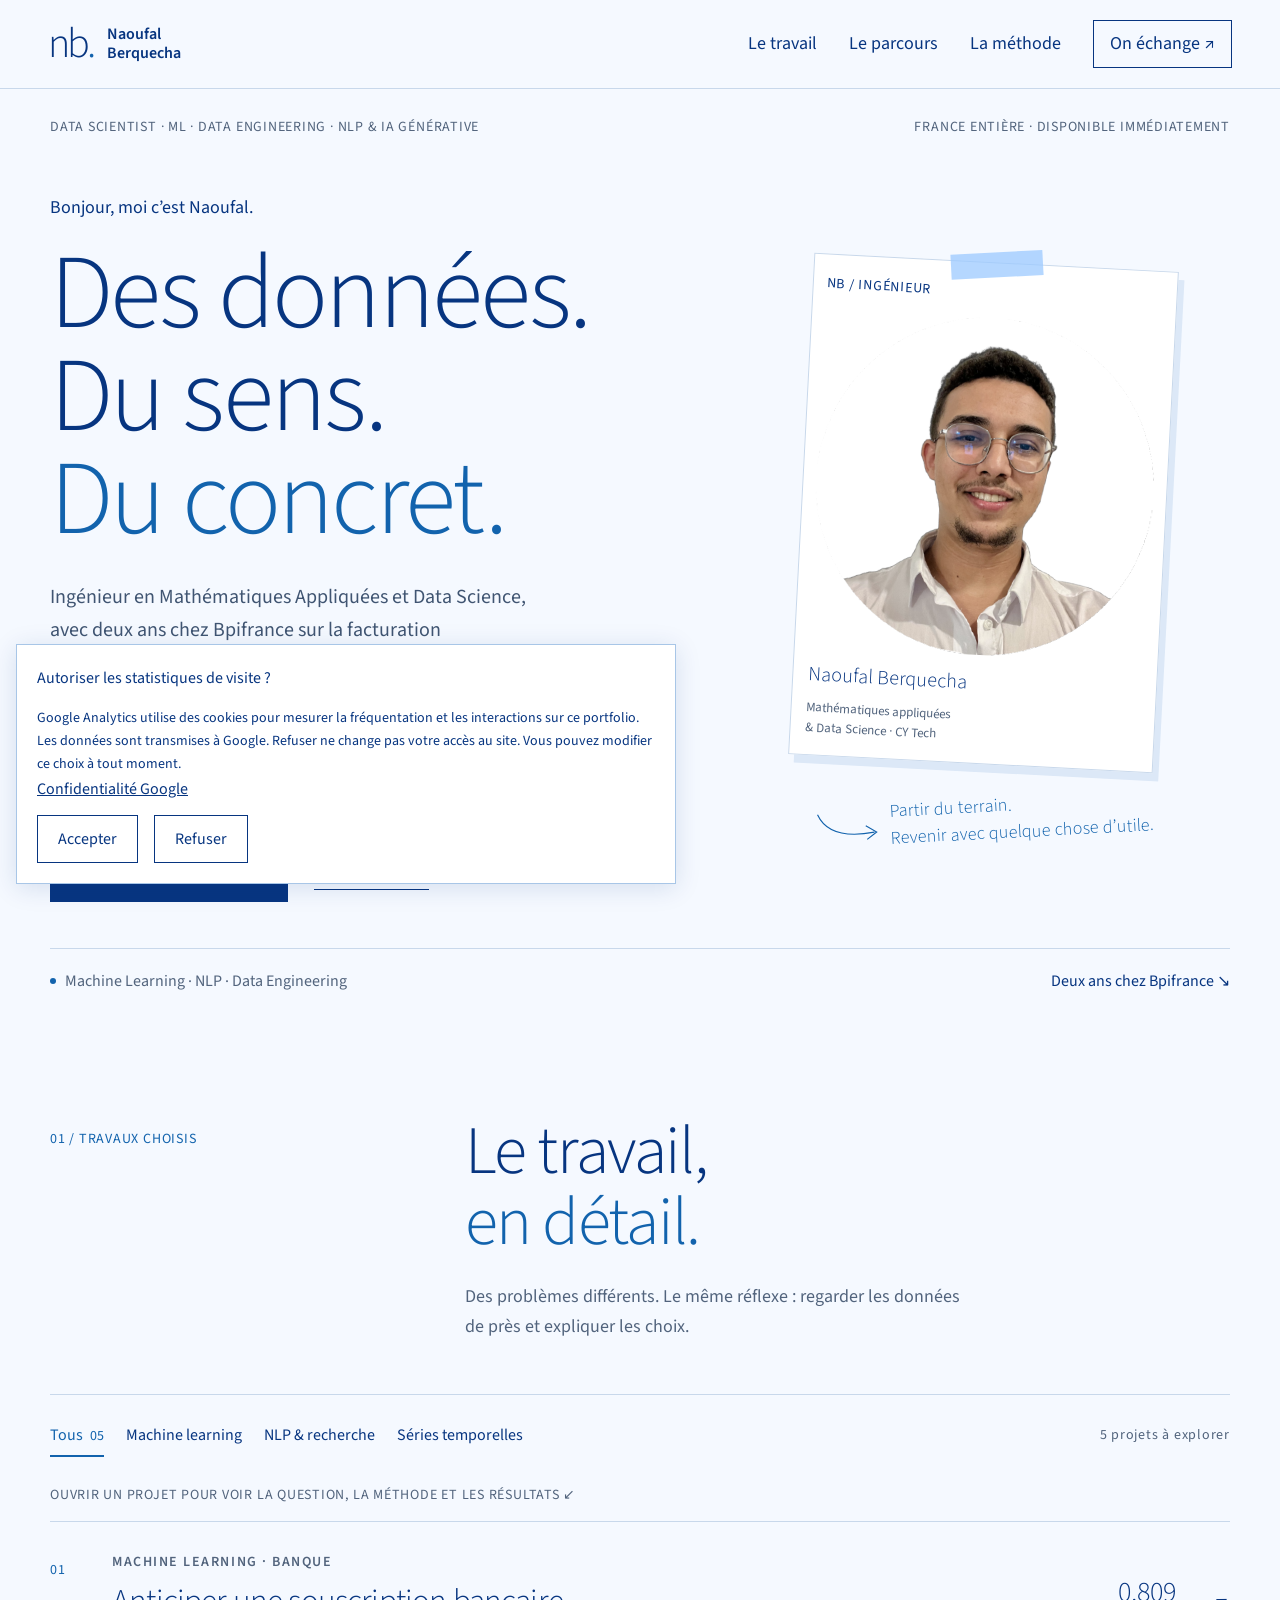
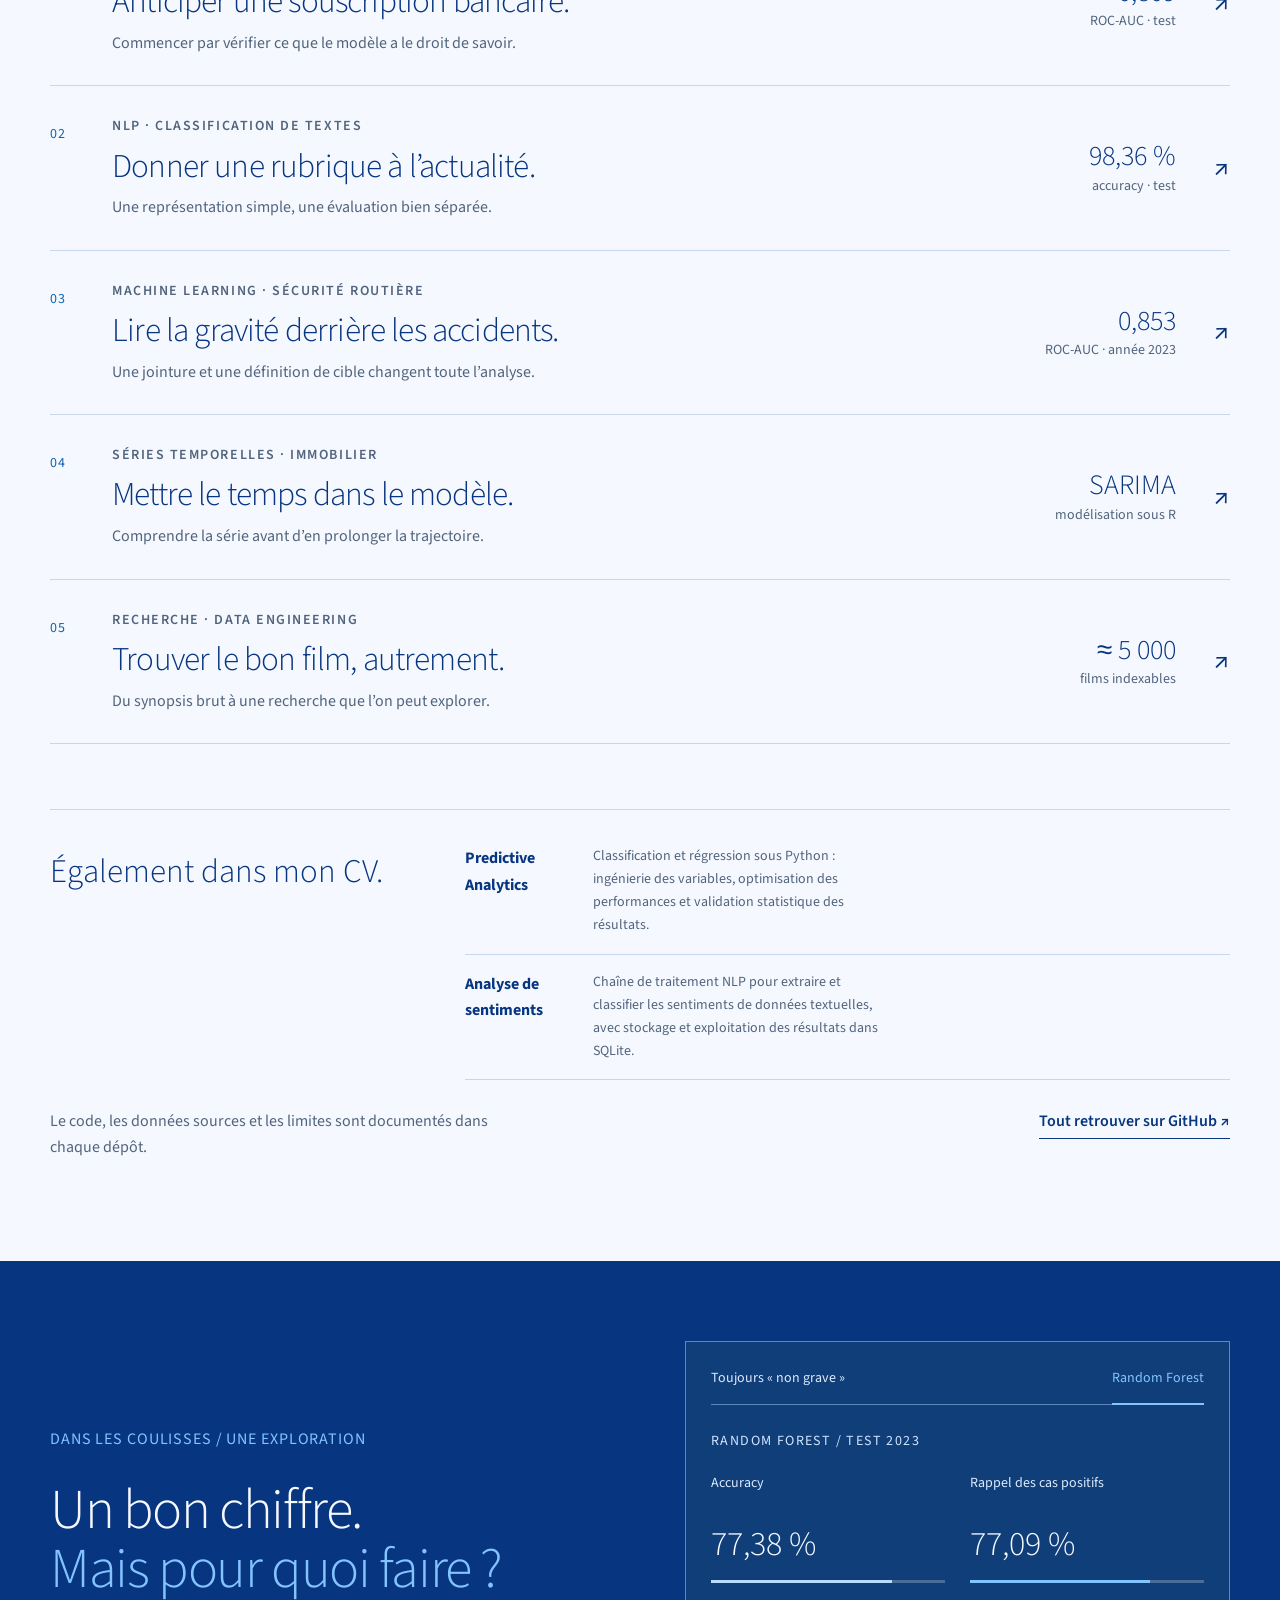
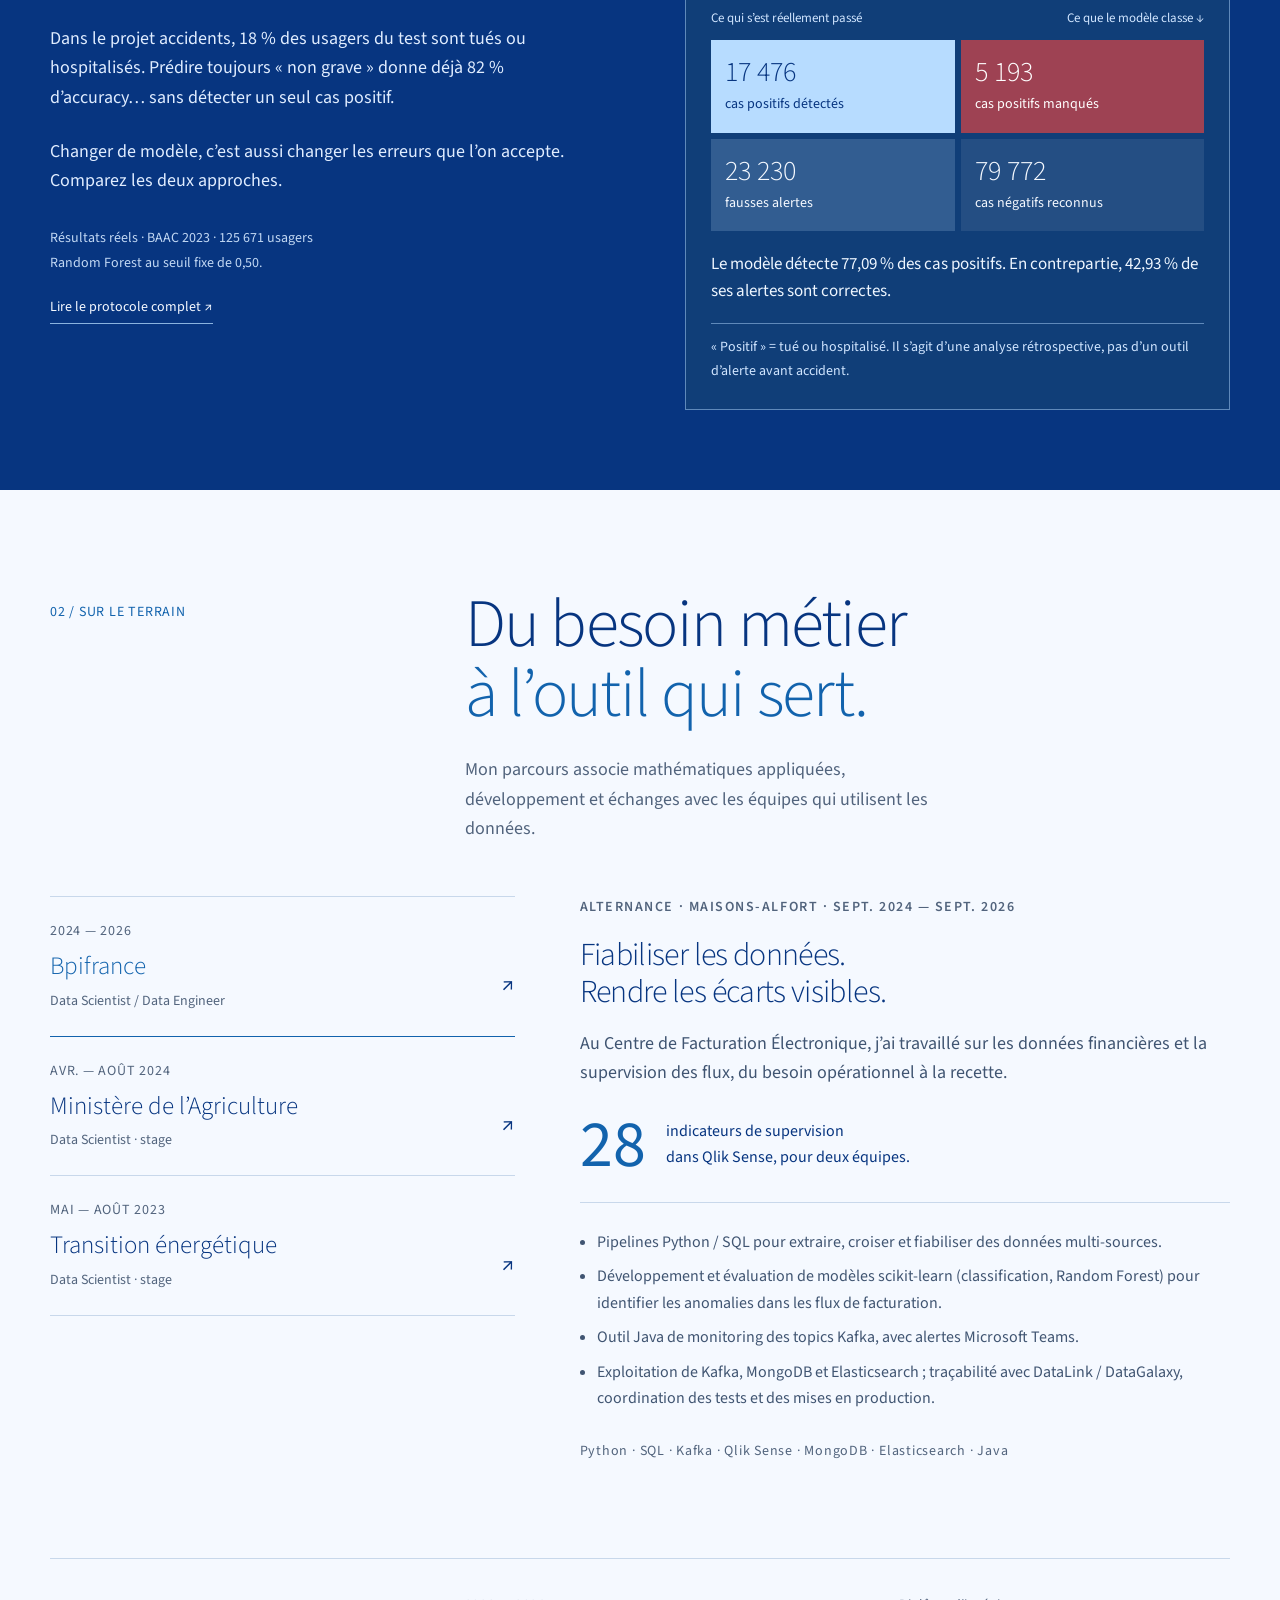
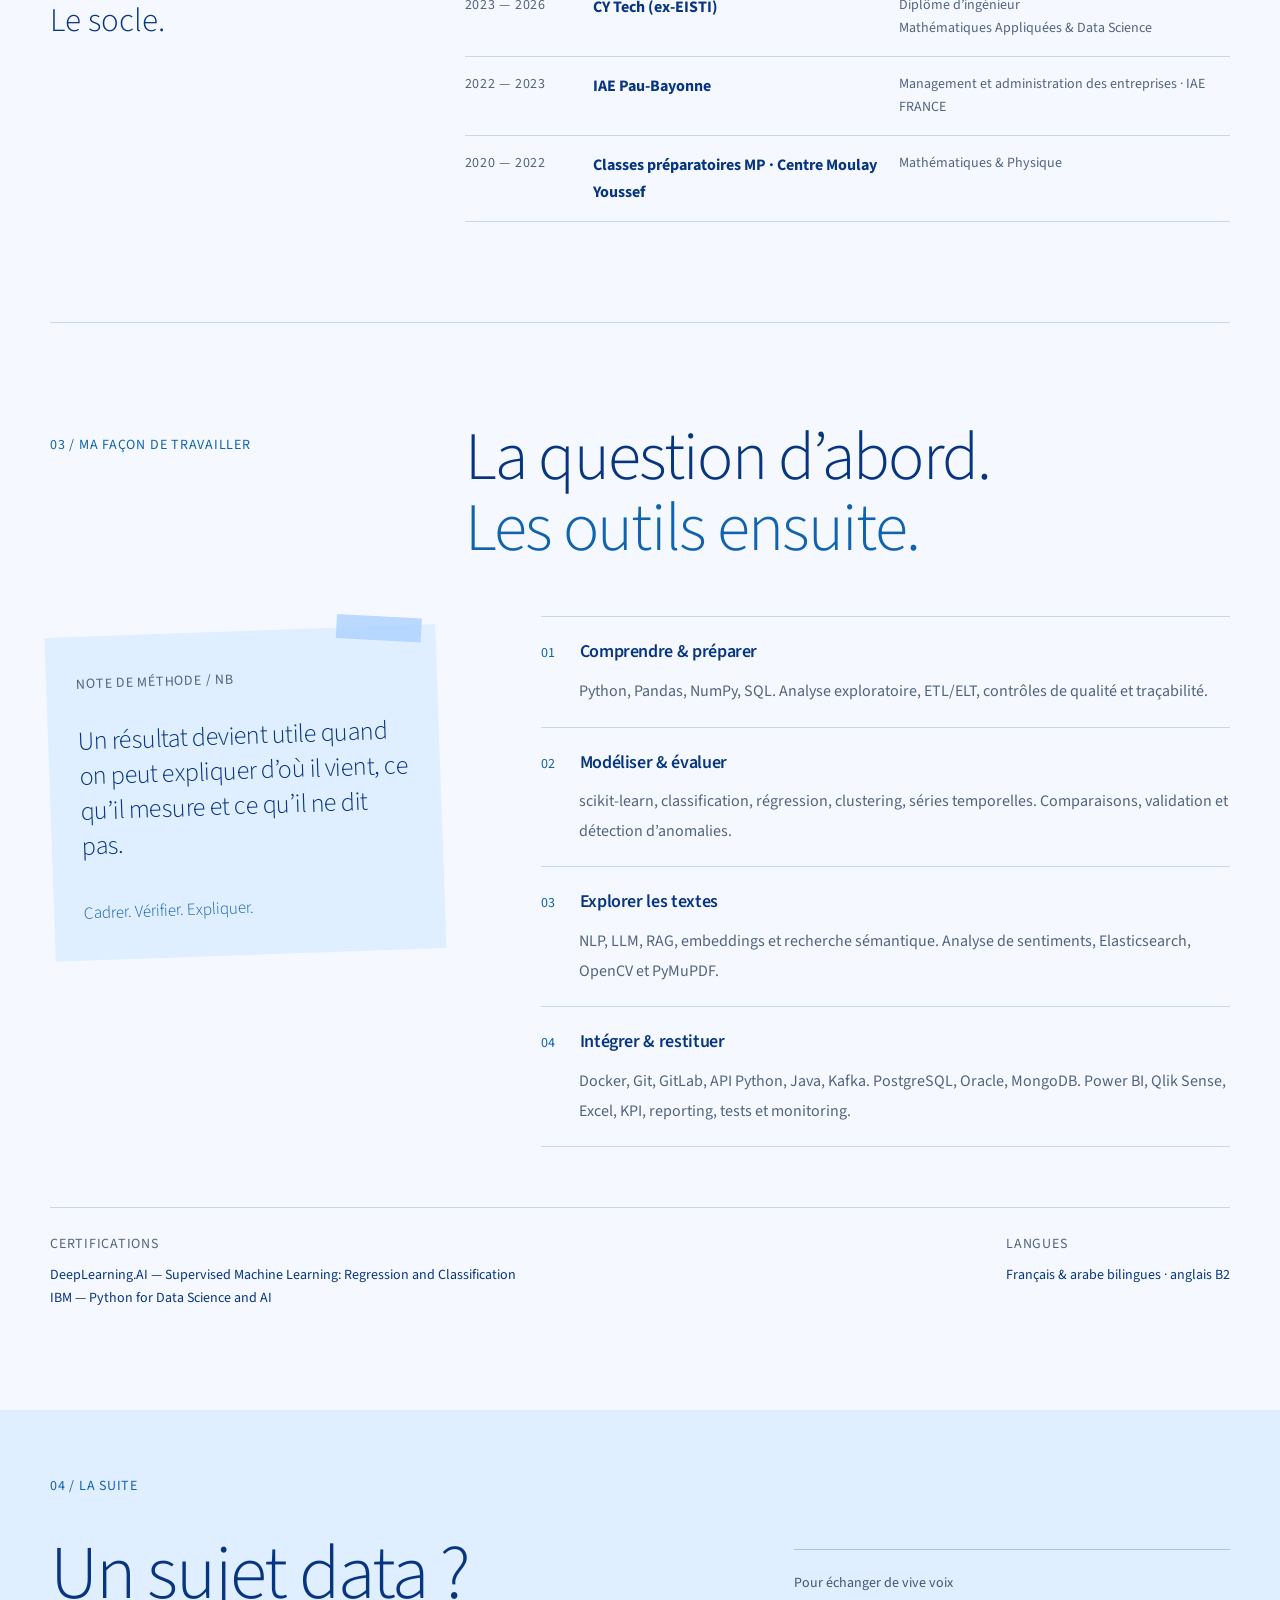
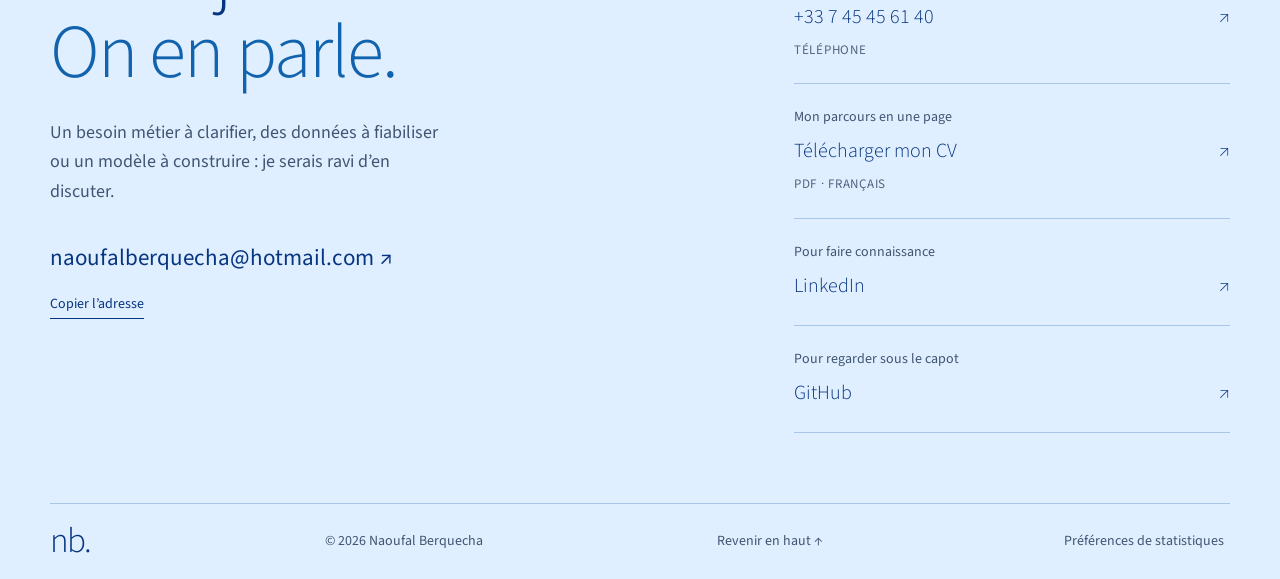
==== commit 8bf1b11d: "Enable private Analytics reporting with consent controls" ====
--- a/index.html
+++ b/index.html
@@ -24,6 +24,7 @@
   <link rel="icon" type="image/svg+xml" href="assets/favicon.svg">
   <link rel="stylesheet" href="styles.css">
   <script src="script.js" defer></script>
+  <script src="analytics.js" defer></script>
   <script type="application/ld+json">
 {
   "@context": "https://schema.org",
